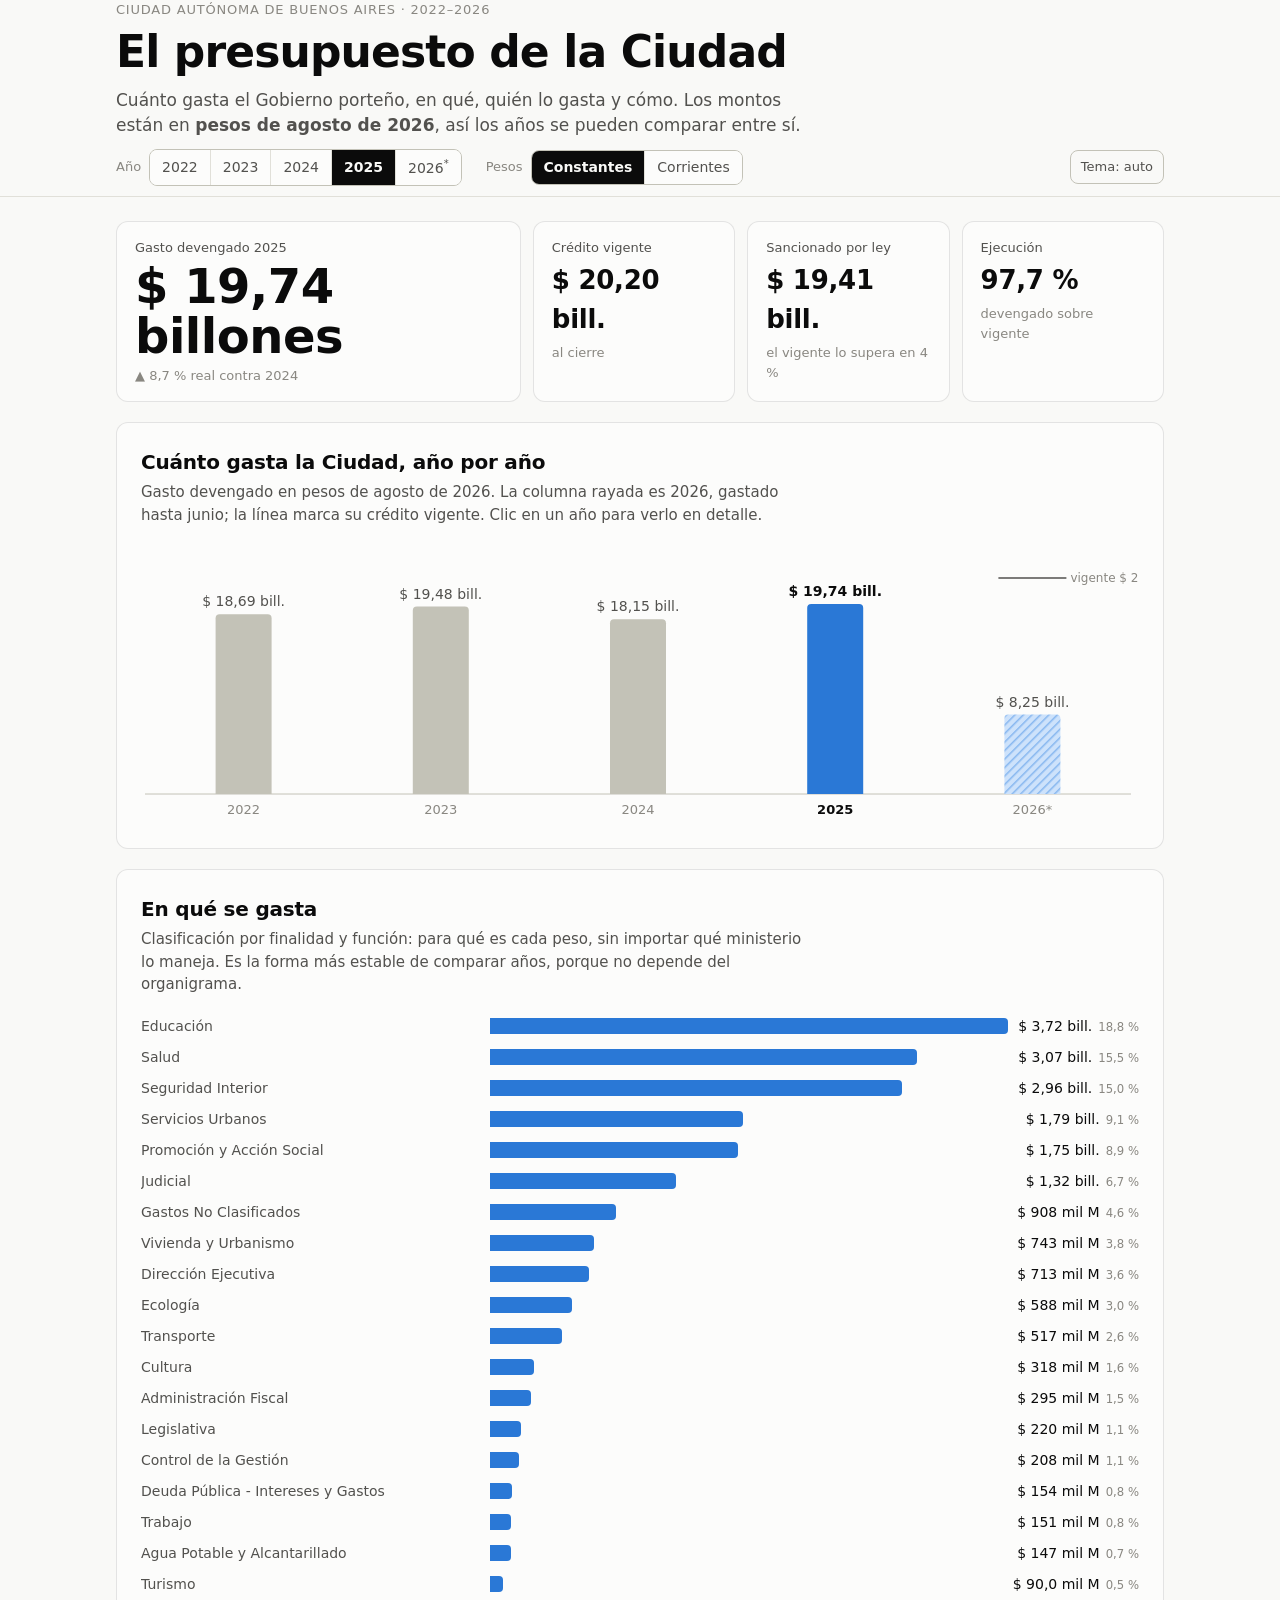
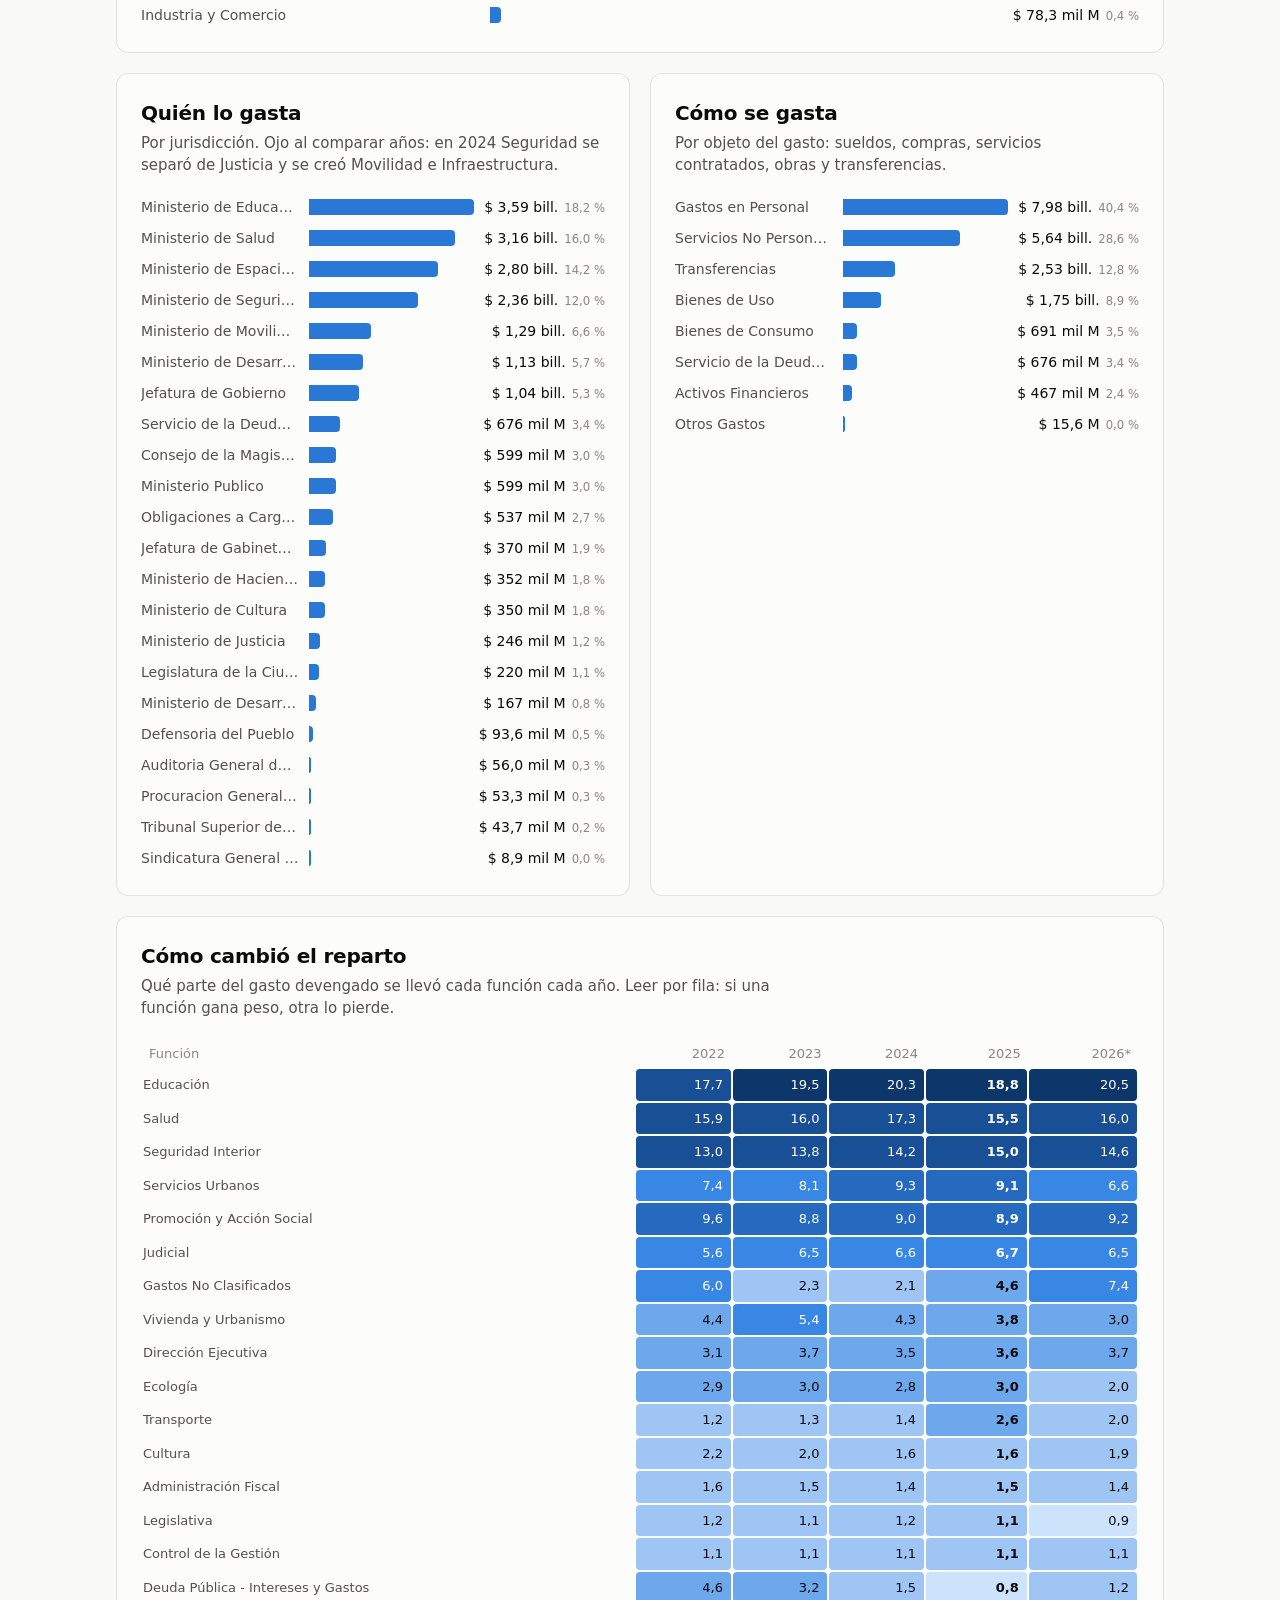
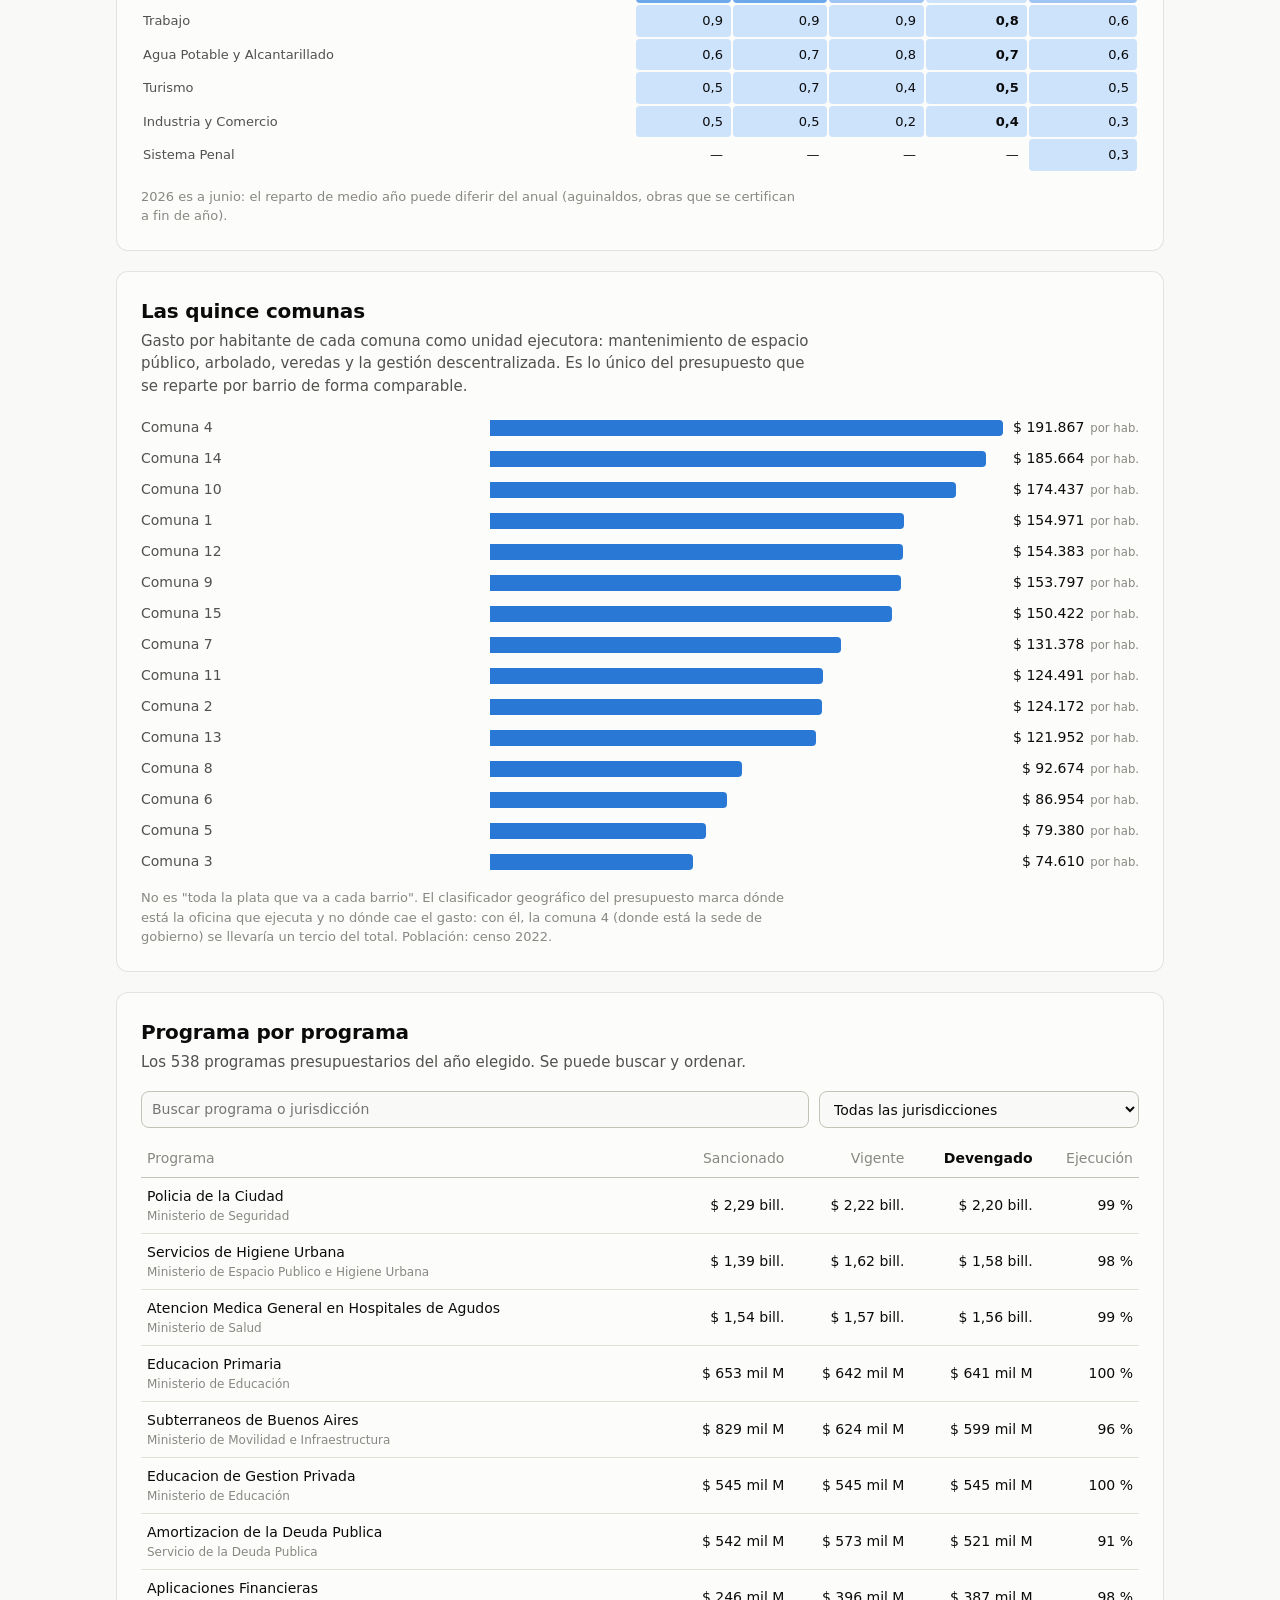
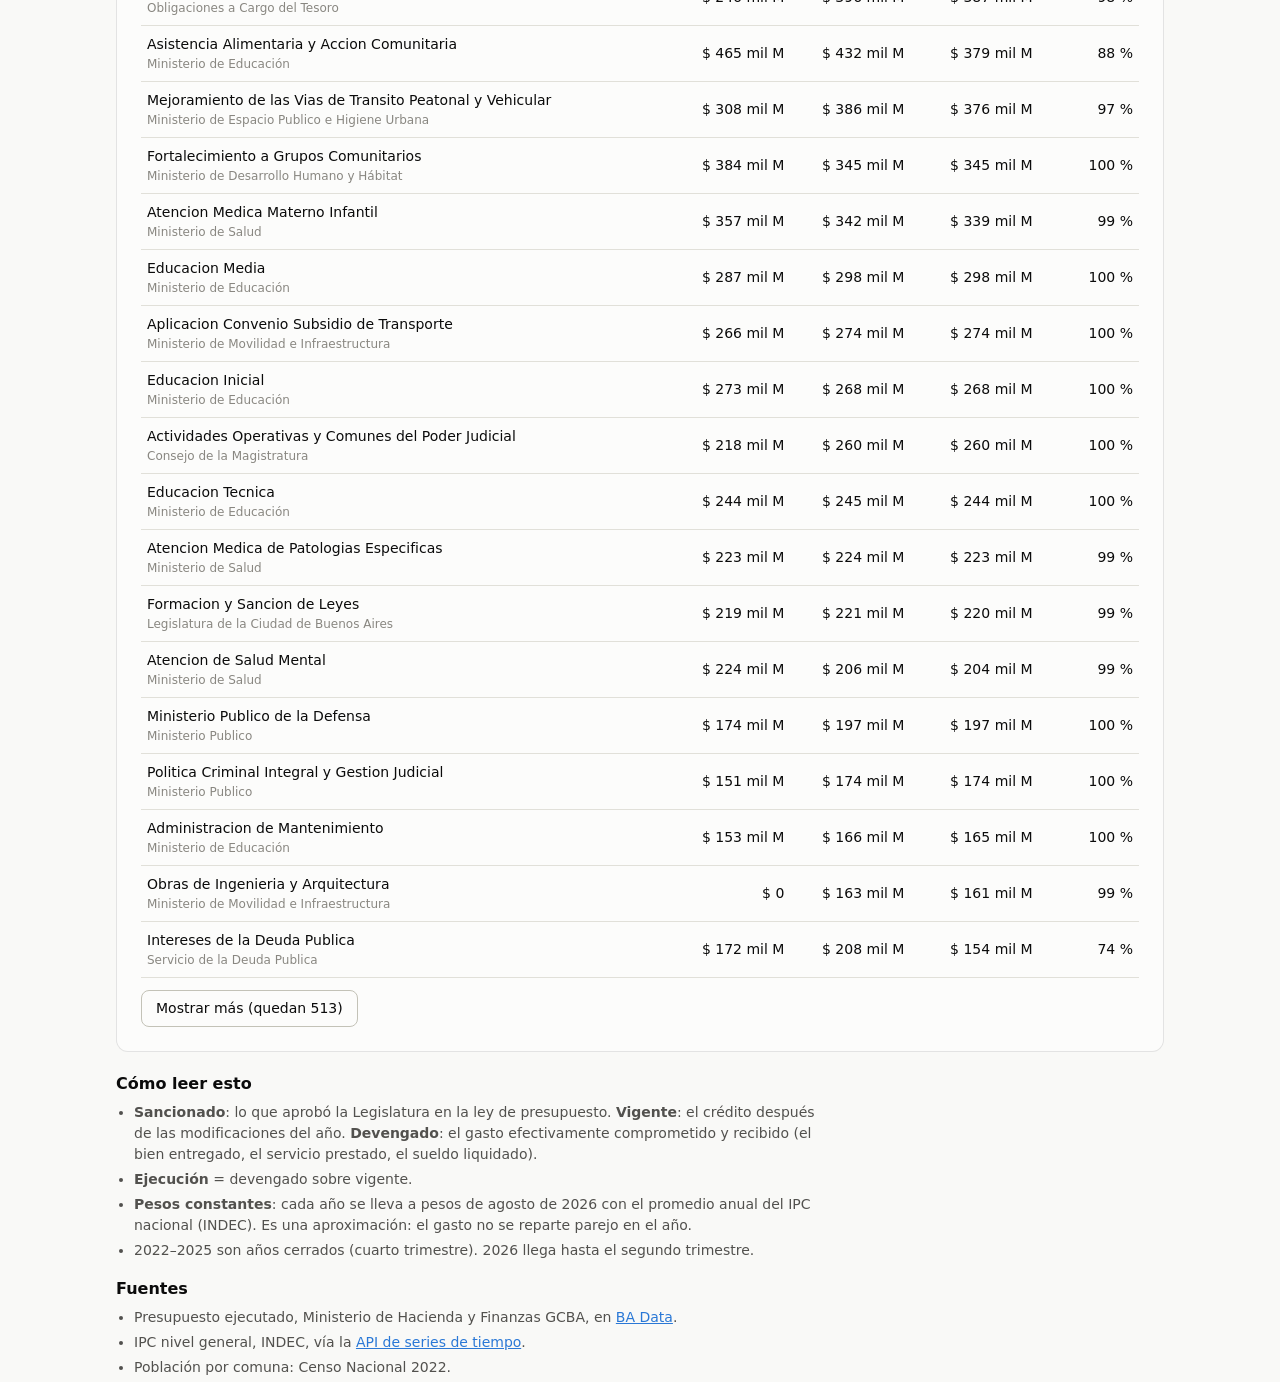
==== web/index.html @ 5b65e3f2 "Monitor del presupuesto de la Ciudad 2022-2026: web propia y proyecto Power BI Arma desde los datos " ====
<!DOCTYPE html>
<html lang="es">
<head>
<meta charset="UTF-8">
<meta name="viewport" content="width=device-width, initial-scale=1">
<title>Presupuesto de la Ciudad</title>
<meta name="description" content="Cuánto, en qué, quién y cómo gasta la Ciudad de Buenos Aires, 2022-2026, en pesos constantes.">
<style>
:root {
  color-scheme: light;
  --page: #f9f9f7;
  --surface: #fcfcfb;
  --ink: #0b0b0b;
  --ink-2: #52514e;
  --muted: #898781;
  --grid: #e1e0d9;
  --axis: #c3c2b7;
  --ring: rgba(11,11,11,0.10);
  --accent: #2a78d6;
  --accent-soft: #cde2fb;
  --mute-bar: #c3c2b7;
  --hatch: #86b6ef;
  --warn-bg: #fdf3dc;
  --warn-ink: #6b4a00;
  --seq-0: #f0efec; --seq-1: #cde2fb; --seq-2: #9ec5f4; --seq-3: #6da7ec;
  --seq-4: #3987e5; --seq-5: #256abf; --seq-6: #184f95; --seq-7: #0d366b;
}
@media (prefers-color-scheme: dark) {
  :root:not([data-theme="light"]) {
    color-scheme: dark;
    --page: #0d0d0d; --surface: #1a1a19; --ink: #ffffff; --ink-2: #c3c2b7; --muted: #898781;
    --grid: #2c2c2a; --axis: #383835; --ring: rgba(255,255,255,0.10);
    --accent: #3987e5; --accent-soft: #184f95; --mute-bar: #4a4a46; --hatch: #256abf;
    --warn-bg: #2e2716; --warn-ink: #f2cf7a;
    --seq-0: #262624; --seq-1: #104281; --seq-2: #184f95; --seq-3: #1c5cab;
    --seq-4: #256abf; --seq-5: #3987e5; --seq-6: #6da7ec; --seq-7: #9ec5f4;
  }
}
:root[data-theme="dark"] {
  color-scheme: dark;
  --page: #0d0d0d; --surface: #1a1a19; --ink: #ffffff; --ink-2: #c3c2b7; --muted: #898781;
  --grid: #2c2c2a; --axis: #383835; --ring: rgba(255,255,255,0.10);
  --accent: #3987e5; --accent-soft: #184f95; --mute-bar: #4a4a46; --hatch: #256abf;
  --warn-bg: #2e2716; --warn-ink: #f2cf7a;
  --seq-0: #262624; --seq-1: #104281; --seq-2: #184f95; --seq-3: #1c5cab;
  --seq-4: #256abf; --seq-5: #3987e5; --seq-6: #6da7ec; --seq-7: #9ec5f4;
}
* { box-sizing: border-box; margin: 0; padding: 0; }
body {
  background: var(--page); color: var(--ink);
  font: 16px/1.5 system-ui, -apple-system, "Segoe UI", Roboto, sans-serif;
}
.wrap { max-width: 1080px; margin: 0 auto; padding: 0 16px; }
header { padding: 48px 0 24px; }
.eyebrow { font-size: 13px; letter-spacing: .06em; text-transform: uppercase; color: var(--muted); }
h1 { font-size: clamp(28px, 5vw, 44px); line-height: 1.1; letter-spacing: -0.02em; margin: 8px 0 12px; font-weight: 700; }
.lead { color: var(--ink-2); max-width: 64ch; font-size: 17px; }

/* barra de filtros */
.filtros {
  position: sticky; top: 0; z-index: 5; background: color-mix(in srgb, var(--page) 92%, transparent);
  backdrop-filter: blur(6px); border-bottom: 1px solid var(--grid); padding: 10px 0;
}
.filtros .wrap { display: flex; flex-wrap: wrap; gap: 12px 24px; align-items: center; }
.grupo { display: flex; align-items: center; gap: 8px; }
.grupo > span { font-size: 13px; color: var(--muted); }
.seg { display: inline-flex; border: 1px solid var(--axis); border-radius: 8px; overflow: hidden; }
.seg button {
  font: inherit; font-size: 14px; background: var(--surface); color: var(--ink-2); border: 0;
  padding: 6px 12px; cursor: pointer; border-right: 1px solid var(--grid);
}
.seg button:last-child { border-right: 0; }
.seg button[aria-pressed="true"] { background: var(--ink); color: var(--page); font-weight: 600; }
.seg button:focus-visible, .tema:focus-visible, th button:focus-visible { outline: 2px solid var(--accent); outline-offset: 2px; }
.seg sup { font-size: 10px; }
.tema { margin-left: auto; font: inherit; font-size: 13px; background: none; color: var(--ink-2); border: 1px solid var(--axis); border-radius: 8px; padding: 6px 10px; cursor: pointer; }

/* tarjetas */
.kpis { display: grid; grid-template-columns: minmax(0,2fr) repeat(3, minmax(0,1fr)); gap: 12px; margin: 24px 0 8px; }
.kpi { background: var(--surface); border: 1px solid var(--ring); border-radius: 12px; padding: 16px 18px; }
.kpi .lab { font-size: 13px; color: var(--ink-2); }
.kpi .val { font-size: 26px; font-weight: 600; letter-spacing: -0.01em; margin-top: 4px; }
.kpi.hero .val { font-size: 48px; line-height: 1.05; }
.kpi .sub { font-size: 13px; color: var(--muted); margin-top: 4px; }
.aviso {
  background: var(--warn-bg); color: var(--warn-ink); border-radius: 8px; padding: 8px 12px;
  font-size: 14px; margin-top: 8px; display: none;
}
.aviso.on { display: block; }

section.card { background: var(--surface); border: 1px solid var(--ring); border-radius: 12px; padding: 24px; margin: 20px 0; }
section.card h2 { font-size: 20px; letter-spacing: -0.01em; }
section.card .bajada { color: var(--ink-2); font-size: 15px; margin: 4px 0 18px; max-width: 70ch; }
.nota { font-size: 13px; color: var(--muted); margin-top: 14px; max-width: 80ch; }
.dos { display: grid; grid-template-columns: repeat(2, minmax(0,1fr)); gap: 20px; }
/* sin esto los textos nowrap estiran la grilla y la página se desborda en el celular */
.kpis > *, .dos > *, .fila > * { min-width: 0; }
.dos section.card { margin: 0; }

/* barras horizontales */
.barras { display: grid; gap: 6px; }
.fila {
  display: grid; grid-template-columns: minmax(120px, 34%) 1fr auto; gap: 10px; align-items: center;
  font-size: 14px; padding: 2px 0; cursor: default; border-radius: 6px;
}
.fila:hover, .fila:focus-visible { background: color-mix(in srgb, var(--accent) 7%, transparent); outline: none; }
.fila .et { color: var(--ink-2); overflow: hidden; text-overflow: ellipsis; white-space: nowrap; }
.fila .pista { height: 16px; position: relative; }
.fila .barra { height: 16px; background: var(--accent); border-radius: 0 4px 4px 0; min-width: 2px; }
.fila .num { font-variant-numeric: tabular-nums; color: var(--ink); white-space: nowrap; text-align: right; min-width: 9ch; }
.fila .num small { color: var(--muted); margin-left: 6px; }

/* columnas */
svg text { font-family: inherit; }
.col-chart { width: 100%; height: auto; display: block; }

/* mapa de calor */
.calor { width: 100%; border-collapse: separate; border-spacing: 2px; font-size: 13px; }
.calor th { font-weight: 500; color: var(--muted); text-align: right; padding: 4px 6px; }
.calor th:first-child { text-align: left; }
.calor td { text-align: right; padding: 6px 8px; font-variant-numeric: tabular-nums; border-radius: 4px; }
.calor td:first-child { text-align: left; color: var(--ink-2); background: none; padding-left: 0; white-space: nowrap; }

/* tabla de programas */
.herr { display: flex; flex-wrap: wrap; gap: 10px; margin-bottom: 12px; }
.herr input, .herr select {
  font: inherit; font-size: 14px; padding: 7px 10px; border: 1px solid var(--axis); border-radius: 8px;
  background: var(--page); color: var(--ink); min-width: 0;
}
.herr input { flex: 1 1 240px; }
.herr select { flex: 0 1 320px; }
.tabla-scroll { overflow-x: auto; }
table.prog { width: 100%; border-collapse: collapse; font-size: 14px; }
table.prog th { text-align: right; font-weight: 500; color: var(--muted); border-bottom: 1px solid var(--axis); padding: 0; white-space: nowrap; }
table.prog th:first-child { text-align: left; }
table.prog th button { font: inherit; color: inherit; background: none; border: 0; padding: 8px 6px; cursor: pointer; width: 100%; text-align: inherit; }
table.prog th[aria-sort] button { color: var(--ink); font-weight: 600; }
table.prog td { padding: 8px 6px; border-bottom: 1px solid var(--grid); text-align: right; font-variant-numeric: tabular-nums; white-space: nowrap; }
table.prog td:first-child { text-align: left; white-space: normal; min-width: 240px; }
table.prog td:first-child small { display: block; color: var(--muted); font-size: 12px; }
.mas { margin-top: 12px; font: inherit; font-size: 14px; background: none; border: 1px solid var(--axis); color: var(--ink); border-radius: 8px; padding: 7px 14px; cursor: pointer; }

.tip {
  position: fixed; pointer-events: none; z-index: 10; background: var(--surface); color: var(--ink);
  border: 1px solid var(--ring); border-radius: 8px; padding: 10px 12px; font-size: 13px;
  box-shadow: 0 6px 20px rgba(0,0,0,.14); max-width: 320px; opacity: 0; transition: opacity .1s;
}
.tip.on { opacity: 1; }
.tip .t { color: var(--ink-2); margin-bottom: 6px; }
.tip .r { display: flex; justify-content: space-between; gap: 16px; font-variant-numeric: tabular-nums; }
.tip .r b { font-weight: 600; }
.tip .r span { color: var(--muted); }

footer { color: var(--ink-2); font-size: 14px; padding: 12px 0 64px; }
footer h2 { font-size: 16px; color: var(--ink); margin: 16px 0 6px; }
footer ul { padding-left: 18px; max-width: 80ch; }
footer li { margin: 4px 0; }
footer code { font-size: 13px; }
a { color: var(--accent); }

@media (max-width: 760px) {
  .kpis { grid-template-columns: repeat(2, minmax(0,1fr)); }
  .kpi .val { font-size: 22px; }
  .kpi.hero { grid-column: 1 / -1; }
  .kpi.hero .val { font-size: 40px; }
  .dos { grid-template-columns: minmax(0,1fr); }
  section.card { padding: 16px; }
  .fila { grid-template-columns: minmax(96px, 38%) 1fr auto; font-size: 13px; }
  .fila .num small { display: none; }
  .tema { margin-left: 0; }
}
@media (prefers-reduced-motion: no-preference) { .fila .barra { transition: width .25s ease; } }
</style>
</head>
<body>
<header class="wrap">
  <div class="eyebrow">Ciudad Autónoma de Buenos Aires · 2022–2026</div>
  <h1>El presupuesto de la Ciudad</h1>
  <p class="lead">Cuánto gasta el Gobierno porteño, en qué, quién lo gasta y cómo. Los montos están en
    <strong id="lead-pesos">pesos de agosto de 2026</strong>, así los años se pueden comparar entre sí.</p>
</header>

<nav class="filtros" aria-label="Filtros">
  <div class="wrap">
    <div class="grupo"><span id="lab-anio">Año</span><div class="seg" id="anios" role="group" aria-labelledby="lab-anio"></div></div>
    <div class="grupo"><span id="lab-pesos">Pesos</span>
      <div class="seg" role="group" aria-labelledby="lab-pesos">
        <button data-pesos="real" aria-pressed="true">Constantes</button>
        <button data-pesos="nominal" aria-pressed="false">Corrientes</button>
      </div>
    </div>
    <button class="tema" id="tema" type="button">Tema: auto</button>
  </div>
</nav>

<main class="wrap">
  <div class="kpis" id="kpis"></div>
  <div class="aviso" id="aviso-2026">2026 está a mitad de camino: el archivo publicado llega a junio. El devengado es lo gastado
    hasta ahí y la ejecución no se compara con la de un año cerrado.</div>

  <section class="card">
    <h2>Cuánto gasta la Ciudad, año por año</h2>
    <p class="bajada" id="bajada-serie"></p>
    <div id="serie"></div>
  </section>

  <section class="card">
    <h2>En qué se gasta</h2>
    <p class="bajada">Clasificación por finalidad y función: para qué es cada peso, sin importar qué ministerio lo
      maneja. Es la forma más estable de comparar años, porque no depende del organigrama.</p>
    <div class="barras" id="funciones"></div>
  </section>

  <div class="dos">
    <section class="card">
      <h2>Quién lo gasta</h2>
      <p class="bajada">Por jurisdicción. Ojo al comparar años: en 2024 Seguridad se separó de Justicia y se creó
        Movilidad e Infraestructura.</p>
      <div class="barras" id="jurisdicciones"></div>
    </section>
    <section class="card">
      <h2>Cómo se gasta</h2>
      <p class="bajada">Por objeto del gasto: sueldos, compras, servicios contratados, obras y transferencias.</p>
      <div class="barras" id="incisos"></div>
    </section>
  </div>

  <section class="card">
    <h2>Cómo cambió el reparto</h2>
    <p class="bajada">Qué parte del gasto devengado se llevó cada función cada año. Leer por fila: si una función gana
      peso, otra lo pierde.</p>
    <div class="tabla-scroll"><table class="calor" id="calor"></table></div>
    <p class="nota">2026 es a junio: el reparto de medio año puede diferir del anual (aguinaldos, obras que se certifican
      a fin de año).</p>
  </section>

  <section class="card">
    <h2>Las quince comunas</h2>
    <p class="bajada">Gasto por habitante de cada comuna como unidad ejecutora: mantenimiento de espacio público,
      arbolado, veredas y la gestión descentralizada. Es lo único del presupuesto que se reparte por barrio de forma
      comparable.</p>
    <div class="barras" id="comunas"></div>
    <p class="nota">No es "toda la plata que va a cada barrio". El clasificador geográfico del presupuesto marca dónde
      está la oficina que ejecuta y no dónde cae el gasto: con él, la comuna 4 (donde está la sede de gobierno) se
      llevaría un tercio del total. Población: censo 2022.</p>
  </section>

  <section class="card">
    <h2>Programa por programa</h2>
    <p class="bajada">Los <span id="n-prog"></span> programas presupuestarios del año elegido. Se puede buscar y ordenar.</p>
    <div class="herr">
      <input type="search" id="buscar" placeholder="Buscar programa o jurisdicción" aria-label="Buscar programa o jurisdicción">
      <select id="filtro-jur" aria-label="Jurisdicción"></select>
    </div>
    <div class="tabla-scroll">
      <table class="prog">
        <thead><tr>
          <th data-k="prog_desc"><button>Programa</button></th>
          <th data-k="sancionado"><button>Sancionado</button></th>
          <th data-k="vigente"><button>Vigente</button></th>
          <th data-k="devengado"><button>Devengado</button></th>
          <th data-k="ejec"><button>Ejecución</button></th>
        </tr></thead>
        <tbody id="tbody"></tbody>
      </table>
    </div>
    <button class="mas" id="mas" type="button">Mostrar más</button>
  </section>
</main>

<footer class="wrap">
  <h2>Cómo leer esto</h2>
  <ul>
    <li><strong>Sancionado</strong>: lo que aprobó la Legislatura en la ley de presupuesto. <strong>Vigente</strong>: el
      crédito después de las modificaciones del año. <strong>Devengado</strong>: el gasto efectivamente comprometido y
      recibido (el bien entregado, el servicio prestado, el sueldo liquidado).</li>
    <li><strong>Ejecución</strong> = devengado sobre vigente.</li>
    <li><strong>Pesos constantes</strong>: cada año se lleva a pesos de <span id="pie-pesos"></span> con el promedio
      anual del IPC nacional (INDEC). Es una aproximación: el gasto no se reparte parejo en el año.</li>
    <li>2022–2025 son años cerrados (cuarto trimestre). 2026 llega hasta el segundo trimestre.</li>
  </ul>
  <h2>Fuentes</h2>
  <ul>
    <li>Presupuesto ejecutado, Ministerio de Hacienda y Finanzas GCBA, en
      <a href="https://data.buenosaires.gob.ar/dataset/presupuesto-ejecutado">BA Data</a>.</li>
    <li>IPC nivel general, INDEC, vía la <a href="https://datos.gob.ar/series">API de series de tiempo</a>.</li>
    <li>Población por comuna: Censo Nacional 2022.</li>
  </ul>
</footer>

<div class="tip" id="tip" role="tooltip"></div>

<script src="datos.js"></script>
<script>
(() => {
  const D = window.DATOS;
  const ANIOS = D.totales.map(t => t.anio);
  const st = { anio: ANIOS.filter(a => D.corte[a] === "anual").pop(), pesos: "real", sort: { k: "devengado", dir: -1 },
               q: "", jur: "", limite: 25 };

  // ---------- formato ----------
  const nf = (n, d = 0) => n.toLocaleString("es-AR", { minimumFractionDigits: d, maximumFractionDigits: d });
  function plata(n, corto) {
    const a = Math.abs(n);
    if (a >= 1e12) return "$ " + nf(n / 1e12, 2) + (corto ? " bill." : " billones");
    if (a >= 1e9) return "$ " + nf(n / 1e9, a >= 1e11 ? 0 : 1) + (corto ? " mil M" : " mil millones");
    if (a >= 1e6) return "$ " + nf(n / 1e6, a >= 1e8 ? 0 : 1) + (corto ? " M" : " millones");
    return "$ " + nf(n);
  }
  const pct = (x, d = 1) => isFinite(x) ? nf(100 * x, d) + " %" : "—";
  const f = a => st.pesos === "real" ? D.factor[a] : 1;
  const m = (r, k = "devengado") => r[k] * f(r.anio);
  const titulo = s => s.toLowerCase().replace(/(^|\s|\()(\p{L})/gu, (x, p, c) => p + c.toUpperCase())
    .replace(/\b(De|Del|La|Las|Los|Y|E|En|A|Al|Para|Por|Con|Sin|O)\b/g, w => w.toLowerCase())
    .replace(/^(\p{L})/u, c => c.toUpperCase());
  const MESES = ["enero","febrero","marzo","abril","mayo","junio","julio","agosto","septiembre","octubre","noviembre","diciembre"];
  const [pa, pm] = D.pesos_de.split("-");
  const pesosDe = `${MESES[+pm - 1]} de ${pa}`;
  const el = (tag, cls, txt) => { const e = document.createElement(tag); if (cls) e.className = cls; if (txt != null) e.textContent = txt; return e; };

  // ---------- tooltip (siempre textContent: las etiquetas vienen del dataset) ----------
  const tip = document.getElementById("tip");
  function mostrar(ev, titulo, filas) {
    tip.replaceChildren(el("div", "t", titulo));
    for (const [k, v] of filas) { const r = el("div", "r"); r.append(el("b", null, v), el("span", null, k)); tip.append(r); }
    tip.classList.add("on");
    mover(ev);
  }
  function mover(ev) {
    let x, y;
    if (ev.clientX != null && ev.type !== "focus") { x = ev.clientX; y = ev.clientY; }
    else { const b = ev.currentTarget.getBoundingClientRect(); x = b.left + b.width / 2; y = b.top; }
    const w = tip.offsetWidth, h = tip.offsetHeight;
    tip.style.left = Math.min(window.innerWidth - w - 8, Math.max(8, x + 14)) + "px";
    tip.style.top = (y - h - 12 < 8 ? y + 18 : y - h - 12) + "px";
  }
  const ocultar = () => tip.classList.remove("on");
  function conTip(nodo, fnTitulo, fnFilas) {
    nodo.tabIndex = 0;
    const on = ev => mostrar(ev, fnTitulo(), fnFilas());
    nodo.addEventListener("pointerenter", on); nodo.addEventListener("pointermove", mover);
    nodo.addEventListener("pointerleave", ocultar); nodo.addEventListener("focus", on); nodo.addEventListener("blur", ocultar);
  }
  const filasMontos = r => [
    ["sancionado", plata(m(r, "sancionado"))], ["vigente", plata(m(r, "vigente"))],
    ["devengado", plata(m(r))], ["ejecución", pct(r.devengado / r.vigente)]];

  // ---------- filtros ----------
  const segA = document.getElementById("anios");
  for (const a of ANIOS) {
    const b = el("button", null, String(a));
    if (D.corte[a] !== "anual") { const s = el("sup", null, "*"); b.append(s); b.title = "Hasta " + D.corte[a]; }
    b.dataset.anio = a;
    b.onclick = () => { st.anio = a; st.limite = 25; render(); };
    segA.append(b);
  }
  document.querySelectorAll("[data-pesos]").forEach(b => b.onclick = () => { st.pesos = b.dataset.pesos; render(); });
  const temas = ["auto", "claro", "oscuro"];
  let tema = 0;
  try { tema = Math.max(0, temas.indexOf(localStorage.getItem("presu-tema") || "auto")); } catch (e) {}
  const btnTema = document.getElementById("tema");
  function aplicarTema() {
    const t = temas[tema];
    if (t === "auto") document.documentElement.removeAttribute("data-theme");
    else document.documentElement.dataset.theme = t === "claro" ? "light" : "dark";
    btnTema.textContent = "Tema: " + t;
  }
  btnTema.onclick = () => { tema = (tema + 1) % 3; try { localStorage.setItem("presu-tema", temas[tema]); } catch (e) {} aplicarTema(); };
  aplicarTema();

  // ---------- tarjetas ----------
  function kpis() {
    const t = D.totales.find(r => r.anio === st.anio);
    const prev = D.totales.find(r => r.anio === st.anio - 1);
    const box = document.getElementById("kpis");
    box.replaceChildren();
    const tarjeta = (cls, lab, val, sub, subCls) => {
      const k = el("div", "kpi " + cls); k.append(el("div", "lab", lab), el("div", "val", val));
      if (sub) k.append(el("div", "sub " + (subCls || ""), sub));
      box.append(k);
    };
    const parcial = D.corte[st.anio] !== "anual";
    let sub = null, subCls = "";
    if (!parcial && prev) {
      const v = (t.devengado * D.factor[t.anio]) / (prev.devengado * D.factor[prev.anio]) - 1;
      sub = (v >= 0 ? "▲ " : "▼ ") + pct(Math.abs(v)) + " real contra " + prev.anio;
    } else if (parcial) sub = "acumulado a junio";
    tarjeta("hero", "Gasto devengado " + st.anio, plata(m(t)), sub, subCls);
    tarjeta("", "Crédito vigente", plata(m(t, "vigente"), true), parcial ? "a junio" : "al cierre");
    tarjeta("", "Sancionado por ley", plata(m(t, "sancionado"), true),
      "el vigente lo supera en " + pct(t.vigente / t.sancionado - 1, 0));
    tarjeta("", "Ejecución", pct(t.devengado / t.vigente), "devengado sobre vigente");
    document.getElementById("aviso-2026").classList.toggle("on", parcial);
  }

  // ---------- serie por año (columnas SVG) ----------
  function serie() {
    const box = document.getElementById("serie");
    const W = Math.max(300, box.clientWidth || 1000), H = W < 600 ? 240 : 280, ml = 4, mr = W < 600 ? 4 : 8, mt = 34, mb = 30;
    const chico = W < 600;
    const vals = D.totales.map(r => ({ r, v: m(r) }));
    const max = Math.max(...vals.map(x => x.v), ...D.totales.map(r => m(r, "vigente")));
    const paso = (W - ml - mr) / vals.length, bw = Math.min(56, paso * 0.5);
    const y = v => mt + (H - mt - mb) * (1 - v / max);
    const NS = "http://www.w3.org/2000/svg";
    const s = document.createElementNS(NS, "svg");
    s.setAttribute("viewBox", `0 0 ${W} ${H}`); s.setAttribute("class", "col-chart");
    s.setAttribute("role", "img");
    s.setAttribute("aria-label", "Gasto devengado por año: " + vals.map(x => x.r.anio + " " + plata(x.v)).join("; "));
    const nodo = (t, a, txt) => { const n = document.createElementNS(NS, t); for (const k in a) n.setAttribute(k, a[k]); if (txt != null) n.textContent = txt; s.append(n); return n; };
    const defs = nodo("defs", {});
    const pat = document.createElementNS(NS, "pattern");
    for (const [k, v] of Object.entries({ id: "rayas", width: 6, height: 6, patternUnits: "userSpaceOnUse", patternTransform: "rotate(45)" })) pat.setAttribute(k, v);
    const pr = document.createElementNS(NS, "rect"); pr.setAttribute("width", 6); pr.setAttribute("height", 6); pr.setAttribute("fill", "var(--accent-soft)");
    const pl = document.createElementNS(NS, "line"); for (const [k, v] of Object.entries({ x1: 0, y1: 0, x2: 0, y2: 6, stroke: "var(--hatch)", "stroke-width": 3 })) pl.setAttribute(k, v);
    pat.append(pr, pl); defs.append(pat);
    nodo("line", { x1: ml, x2: W - mr, y1: H - mb, y2: H - mb, stroke: "var(--axis)", "stroke-width": 1 });
    vals.forEach(({ r, v }, i) => {
      const cx = ml + paso * (i + 0.5), x = cx - bw / 2, top = y(v), h = H - mb - top;
      const parcial = D.corte[r.anio] !== "anual", sel = r.anio === st.anio;
      const fill = parcial ? "url(#rayas)" : sel ? "var(--accent)" : "var(--mute-bar)";
      const rad = Math.min(4, h / 2);
      nodo("path", { d: `M${x},${H - mb} V${top + rad} Q${x},${top} ${x + rad},${top} H${x + bw - rad} Q${x + bw},${top} ${x + bw},${top + rad} V${H - mb} Z`, fill });
      if (parcial) { // el crédito vigente como techo de referencia del año en curso
        const yv = y(m(r, "vigente"));
        nodo("line", { x1: x - 6, x2: x + bw + 6, y1: yv, y2: yv, stroke: "var(--ink-2)", "stroke-width": 1.5 });
        nodo("text", { x: chico ? x + bw + 6 : x + bw + 10, y: yv - (chico ? 6 : -4), "font-size": 12, fill: "var(--muted)", "text-anchor": chico ? "end" : "start" },
          chico ? "vigente" : "vigente " + plata(m(r, "vigente"), true));
      }
      nodo("text", { x: cx, y: top - 8, "text-anchor": "middle", "font-size": chico ? 11 : 14, "font-weight": sel ? 600 : 400,
                     fill: sel ? "var(--ink)" : "var(--ink-2)" }, plata(v, true));
      nodo("text", { x: cx, y: H - mb + 20, "text-anchor": "middle", "font-size": 13, fill: sel ? "var(--ink)" : "var(--muted)",
                     "font-weight": sel ? 600 : 400 }, r.anio + (parcial ? "*" : ""));
      const hit = nodo("rect", { x: cx - paso / 2, y: mt - 20, width: paso, height: H - mt + 20, fill: "transparent", style: "cursor:pointer" });
      conTip(hit, () => r.anio + (parcial ? " · a junio" : ""), () => filasMontos(r));
      hit.addEventListener("click", () => { st.anio = r.anio; render(); });
      hit.addEventListener("keydown", e => { if (e.key === "Enter" || e.key === " ") { e.preventDefault(); st.anio = r.anio; render(); } });
    });
    box.replaceChildren(s);
    document.getElementById("bajada-serie").textContent = st.pesos === "real"
      ? `Gasto devengado en pesos de ${pesosDe}. La columna rayada es 2026, gastado hasta junio; la línea marca su crédito vigente. Clic en un año para verlo en detalle.`
      : "Gasto devengado en pesos de cada año. Con la inflación de estos años, la escalera sale casi toda de precios, no de más gasto: para comparar años usá pesos constantes.";
  }

  // ---------- barras horizontales ----------
  function barras(id, filas, etiqueta, extra) {
    const box = document.getElementById(id);
    const tot = filas.reduce((s, r) => s + r.devengado, 0);
    const orden = [...filas].sort((a, b) => b.devengado - a.devengado);
    const max = orden.length ? m(orden[0]) : 1;
    box.replaceChildren();
    for (const r of orden) {
      const fila = el("div", "fila");
      const et = el("div", "et", etiqueta(r)); et.title = etiqueta(r);
      const pista = el("div", "pista"), barra = el("div", "barra");
      barra.style.width = Math.max(0.3, 100 * m(r) / max) + "%";
      pista.append(barra);
      const num = el("div", "num", plata(m(r), true)); num.append(el("small", null, pct(r.devengado / tot)));
      fila.append(et, pista, num);
      conTip(fila, () => etiqueta(r) + " · " + r.anio, () => [...filasMontos(r), ["del total", pct(r.devengado / tot)], ...(extra ? extra(r) : [])]);
      box.append(fila);
    }
  }
  const delAnio = arr => arr.filter(r => r.anio === st.anio && r.devengado > 0);

  // ---------- mapa de calor ----------
  function calor() {
    const t = document.getElementById("calor");
    const key = r => r.fin + "|" + r.fun;
    const tot = Object.fromEntries(D.totales.map(r => [r.anio, r.devengado]));
    const filas = {};
    for (const r of D.funciones) {
      const k = key(r);
      (filas[k] ||= { nombre: titulo(r.fun_desc), fin: r.fin, v: {} }).v[r.anio] = r.devengado / tot[r.anio];
    }
    const lista = Object.values(filas).sort((a, b) => (b.v[st.anio] || 0) - (a.v[st.anio] || 0));
    const maxv = Math.max(...lista.flatMap(f => Object.values(f.v)));
    const hd = el("tr"); hd.append(el("th", null, "Función"));
    for (const a of ANIOS) hd.append(el("th", null, a + (D.corte[a] !== "anual" ? "*" : "")));
    t.replaceChildren(hd);
    for (const f of lista) {
      const tr = el("tr"); tr.append(el("td", null, f.nombre));
      for (const a of ANIOS) {
        const v = f.v[a];
        const td = el("td", null, v == null ? "—" : nf(100 * v, 1));
        if (v != null) {
          // escala de raíz: las funciones chicas (turismo, trabajo) no quedan todas iguales
          const paso = Math.min(7, Math.round(7 * Math.sqrt(v / maxv)));
          td.style.background = `var(--seq-${paso})`;
          td.style.color = paso >= 4 ? "#ffffff" : "var(--ink)";
          if (a === st.anio) td.style.fontWeight = 600;
        }
        tr.append(td);
      }
      t.append(tr);
    }
  }

  // ---------- comunas ----------
  function comunas() {
    const filas = delAnio(D.comunas);
    const box = document.getElementById("comunas");
    const ph = r => m(r) / r.poblacion;
    const orden = [...filas].sort((a, b) => ph(b) - ph(a));
    const max = ph(orden[0]);
    box.replaceChildren();
    for (const r of orden) {
      const fila = el("div", "fila");
      const pista = el("div", "pista"), barra = el("div", "barra");
      barra.style.width = 100 * ph(r) / max + "%"; pista.append(barra);
      const num = el("div", "num", "$ " + nf(ph(r))); num.append(el("small", null, "por hab."));
      fila.append(el("div", "et", "Comuna " + r.comuna), pista, num);
      conTip(fila, () => "Comuna " + r.comuna + " · " + r.anio, () => [
        ["por habitante", "$ " + nf(ph(r))], ["devengado", plata(m(r))], ["ejecución", pct(r.devengado / r.vigente)],
        ["habitantes (2022)", nf(r.poblacion)]]);
      box.append(fila);
    }
  }

  // ---------- tabla de programas ----------
  const selJur = document.getElementById("filtro-jur");
  function opcionesJur() {
    const js = [...new Map(delAnio(D.jurisdicciones).map(r => [r.jur, r.jur_desc])).entries()]
      .sort((a, b) => a[1].localeCompare(b[1], "es"));
    if (!js.some(([j]) => String(j) === st.jur)) st.jur = "";
    selJur.replaceChildren(new Option("Todas las jurisdicciones", ""));
    for (const [j, d] of js) selJur.append(new Option(titulo(d), j));
    selJur.value = st.jur;
  }
  selJur.onchange = () => { st.jur = selJur.value; st.limite = 25; tabla(); };
  const buscar = document.getElementById("buscar");
  buscar.oninput = () => { st.q = buscar.value.trim().toLowerCase(); st.limite = 25; tabla(); };
  document.querySelectorAll("table.prog th").forEach(th => th.querySelector("button").onclick = () => {
    const k = th.dataset.k;
    st.sort = { k, dir: st.sort.k === k ? -st.sort.dir : (k === "prog_desc" ? 1 : -1) };
    tabla();
  });
  document.getElementById("mas").onclick = () => { st.limite += 50; tabla(); };
  const sinTildes = s => s.normalize("NFD").replace(/[̀-ͯ]/g, "").toLowerCase();
  function tabla() {
    let filas = D.programas.filter(r => r.anio === st.anio && (r.vigente > 0 || r.devengado > 0));
    document.getElementById("n-prog").textContent = nf(filas.length);
    if (st.jur) filas = filas.filter(r => String(r.jur) === st.jur);
    if (st.q) { const q = sinTildes(st.q); filas = filas.filter(r => sinTildes(r.prog_desc + " " + r.jur_desc).includes(q)); }
    const { k, dir } = st.sort;
    const val = r => k === "ejec" ? (r.vigente ? r.devengado / r.vigente : -1) : r[k];
    filas.sort((a, b) => k === "prog_desc" ? dir * a.prog_desc.localeCompare(b.prog_desc, "es") : dir * (val(a) - val(b)));
    document.querySelectorAll("table.prog th").forEach(th => {
      if (th.dataset.k === k) th.setAttribute("aria-sort", dir > 0 ? "ascending" : "descending"); else th.removeAttribute("aria-sort");
    });
    const tb = document.getElementById("tbody");
    tb.replaceChildren();
    for (const r of filas.slice(0, st.limite)) {
      const tr = el("tr");
      const c0 = el("td", null, titulo(r.prog_desc)); c0.append(el("small", null, titulo(r.jur_desc)));
      tr.append(c0, el("td", null, plata(m(r, "sancionado"), true)), el("td", null, plata(m(r, "vigente"), true)),
        el("td", null, plata(m(r), true)), el("td", null, pct(r.devengado / r.vigente, 0)));
      tb.append(tr);
    }
    if (!filas.length) { const tr = el("tr"), td = el("td", null, "Ningún programa coincide con la búsqueda."); td.colSpan = 5; tr.append(td); tb.append(tr); }
    const mas = document.getElementById("mas");
    mas.style.display = filas.length > st.limite ? "" : "none";
    mas.textContent = `Mostrar más (quedan ${nf(filas.length - st.limite)})`;
  }

  // ---------- todo junto ----------
  function render() {
    document.querySelectorAll("[data-anio]").forEach(b => b.setAttribute("aria-pressed", String(+b.dataset.anio === st.anio)));
    document.querySelectorAll("[data-pesos]").forEach(b => b.setAttribute("aria-pressed", String(b.dataset.pesos === st.pesos)));
    document.getElementById("lead-pesos").textContent = st.pesos === "real" ? "pesos de " + pesosDe : "pesos corrientes de cada año";
    document.getElementById("pie-pesos").textContent = pesosDe;
    kpis(); serie();
    barras("funciones", delAnio(D.funciones), r => titulo(r.fun_desc));
    barras("jurisdicciones", delAnio(D.jurisdicciones), r => titulo(r.jur_desc));
    barras("incisos", delAnio(D.incisos), r => titulo(r.inc_desc));
    calor(); comunas(); opcionesJur(); tabla();
  }
  render();
  let ancho = innerWidth;
  addEventListener("resize", () => { if (innerWidth !== ancho) { ancho = innerWidth; serie(); } });
})();
</script>
</body>
</html>
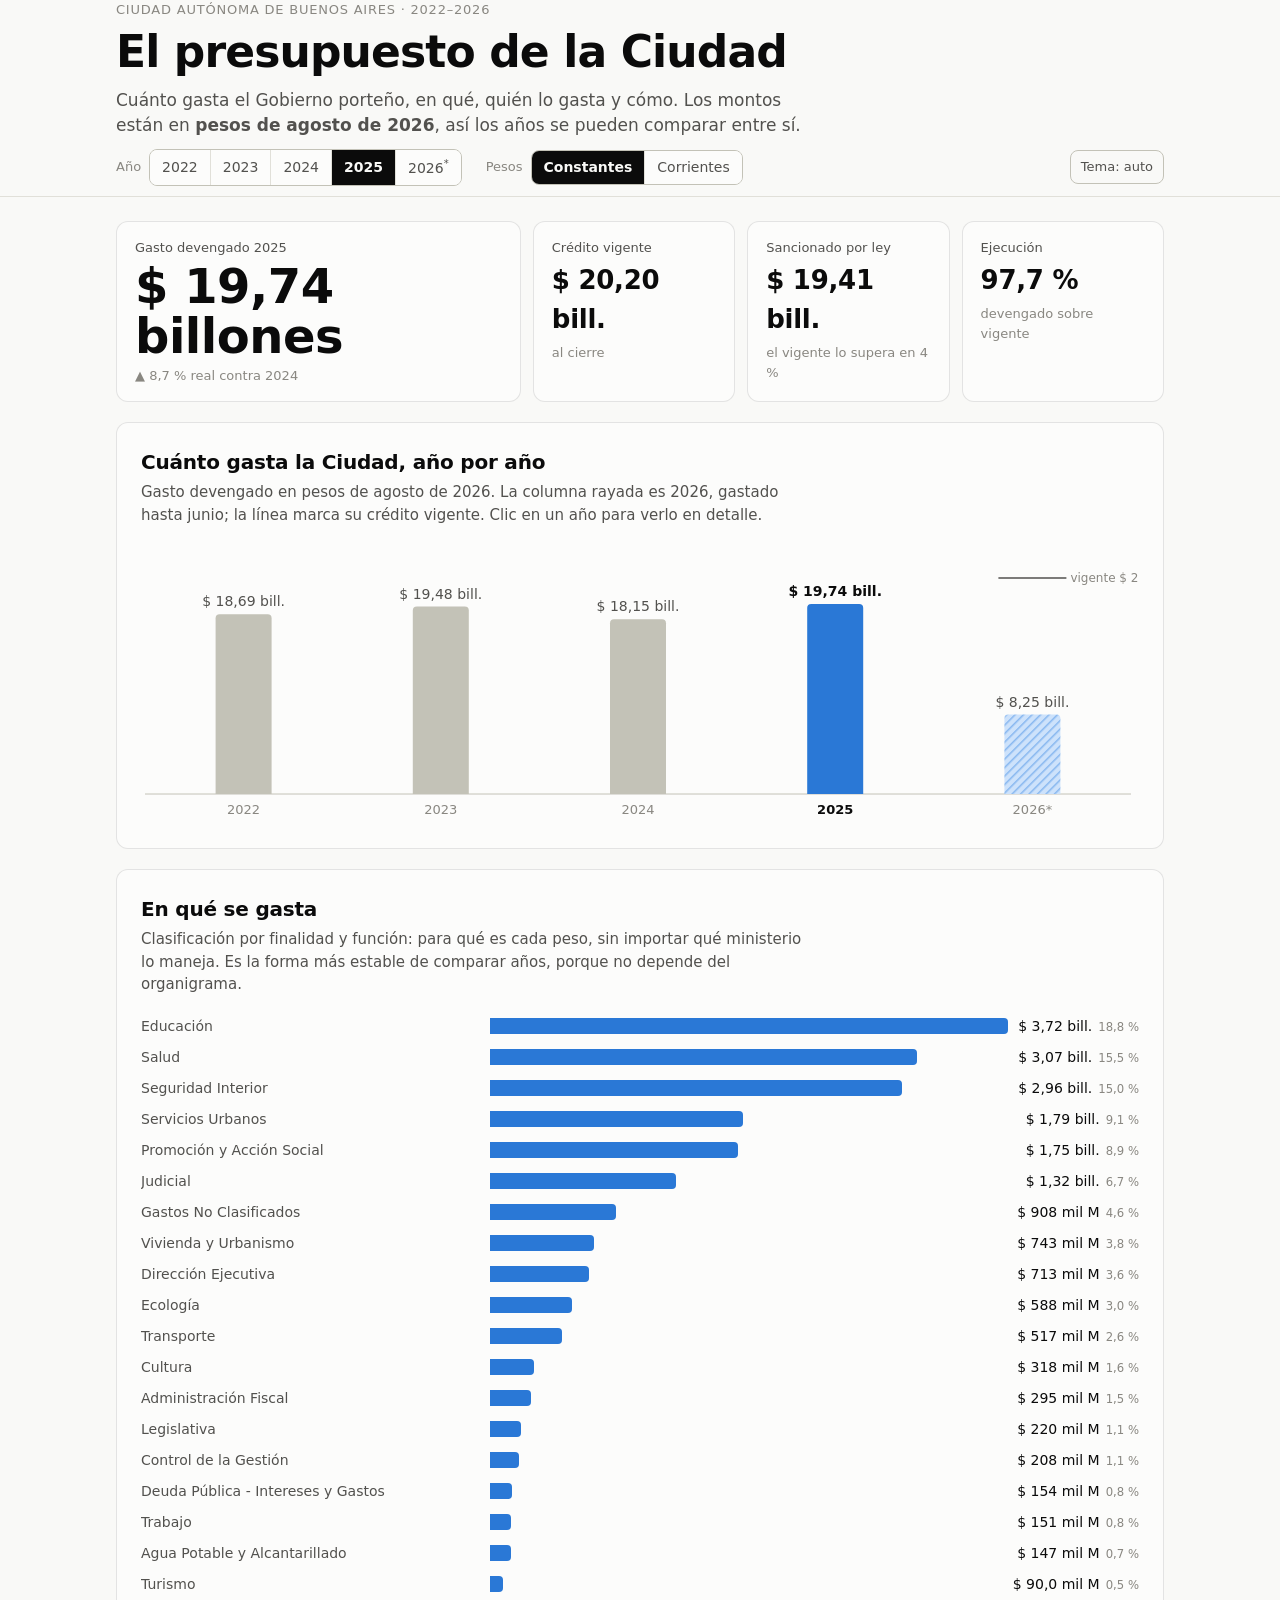
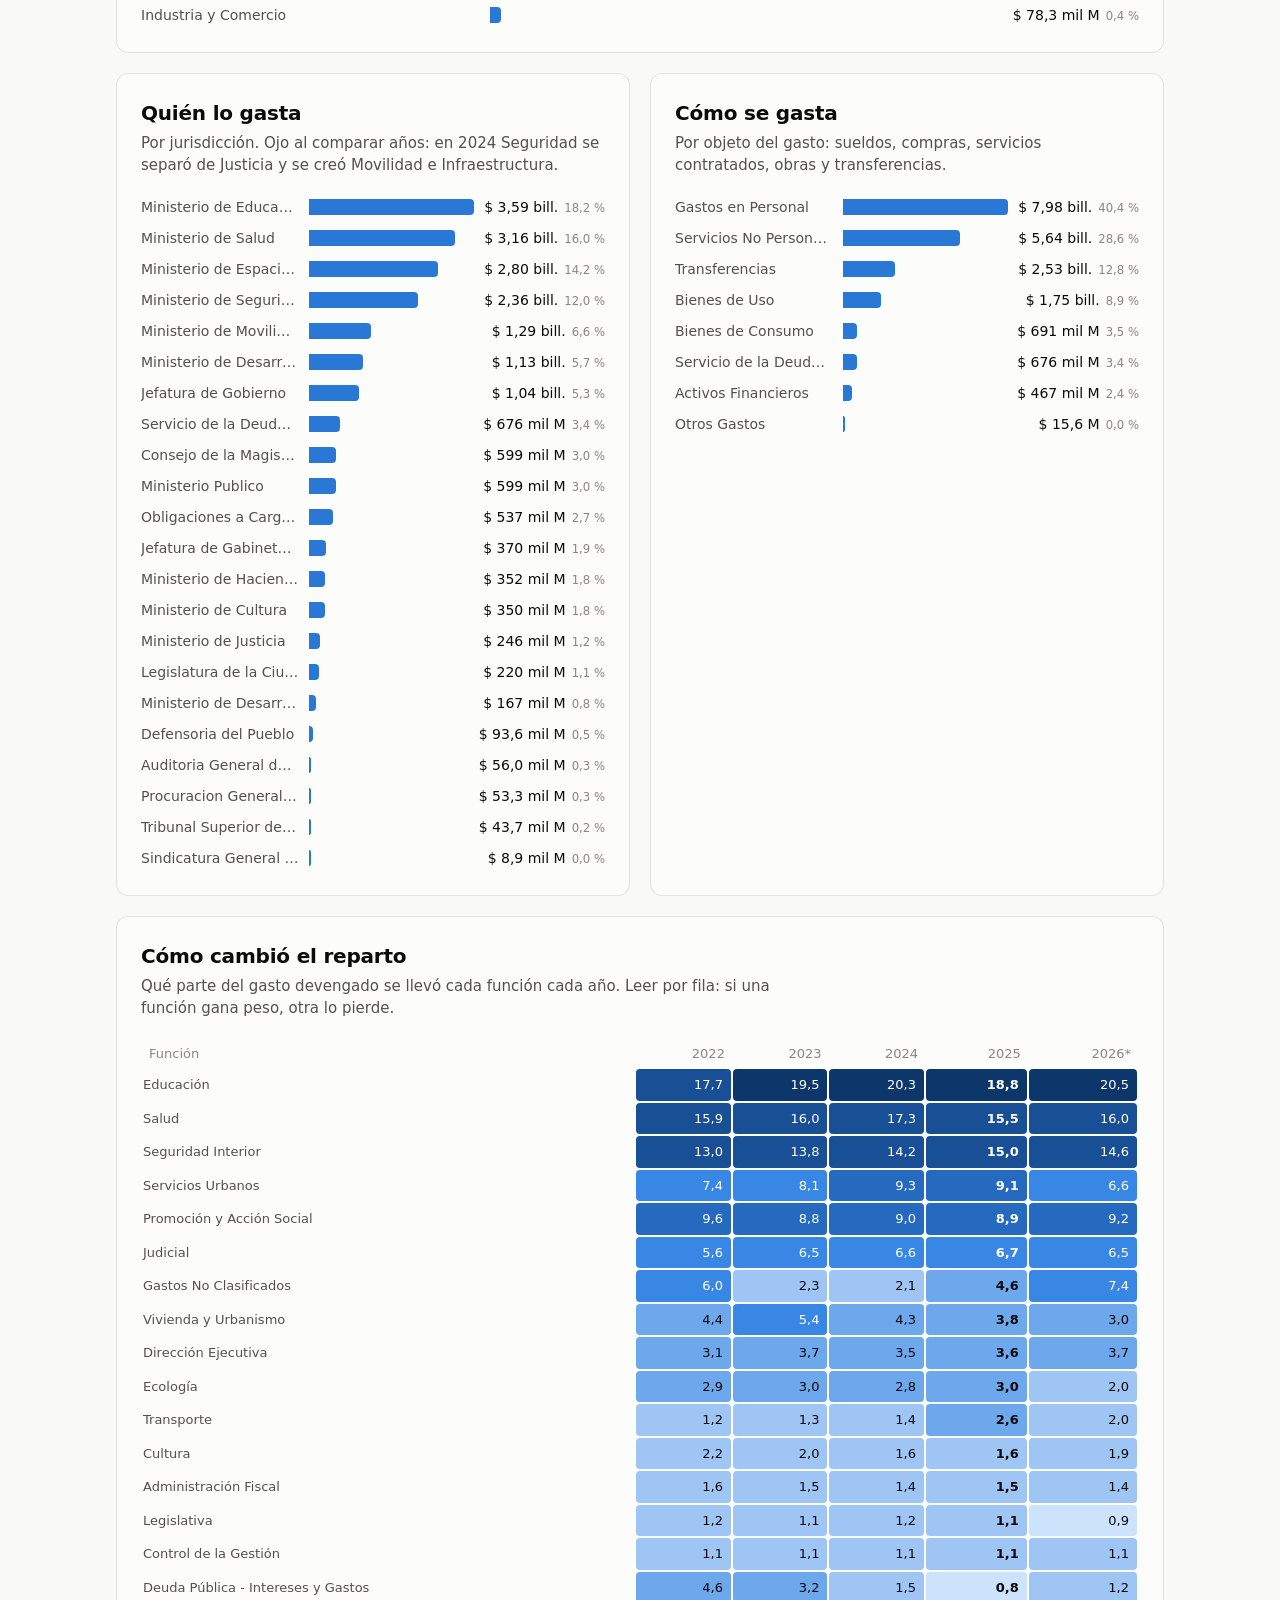
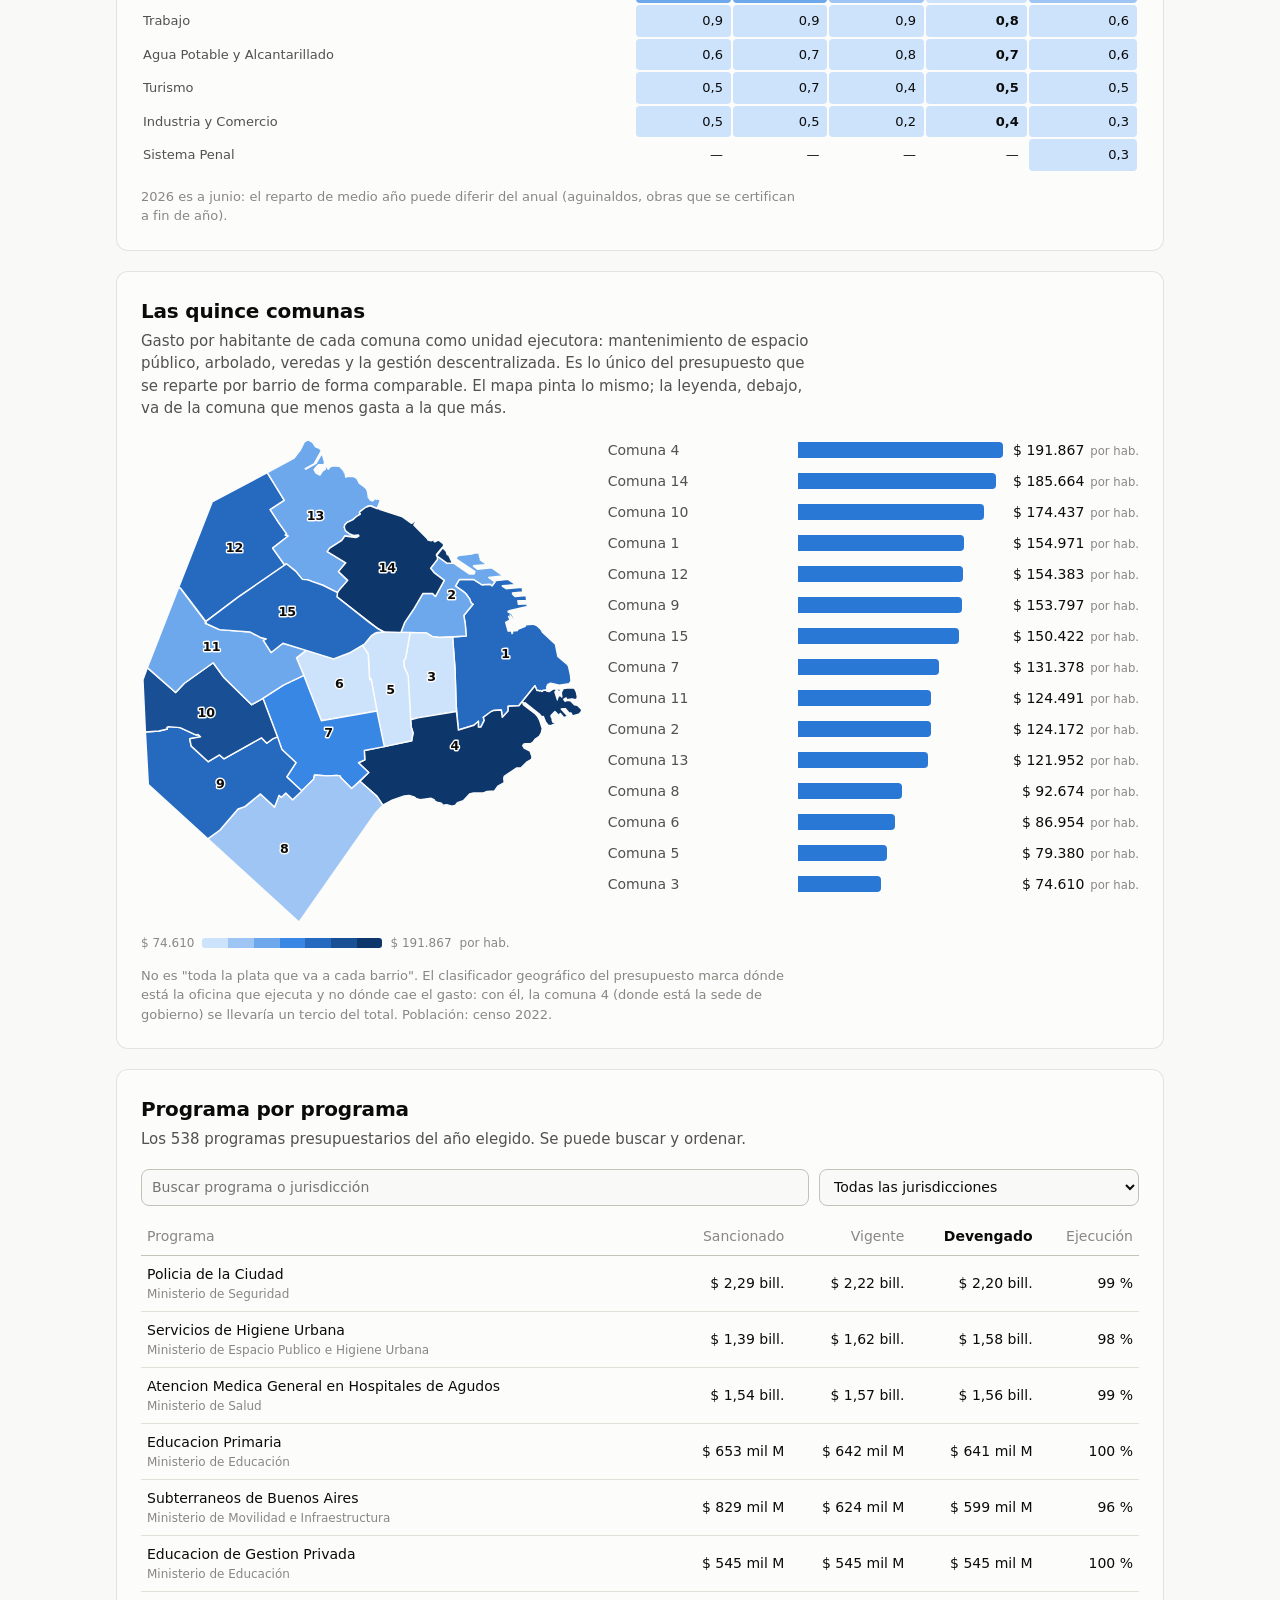
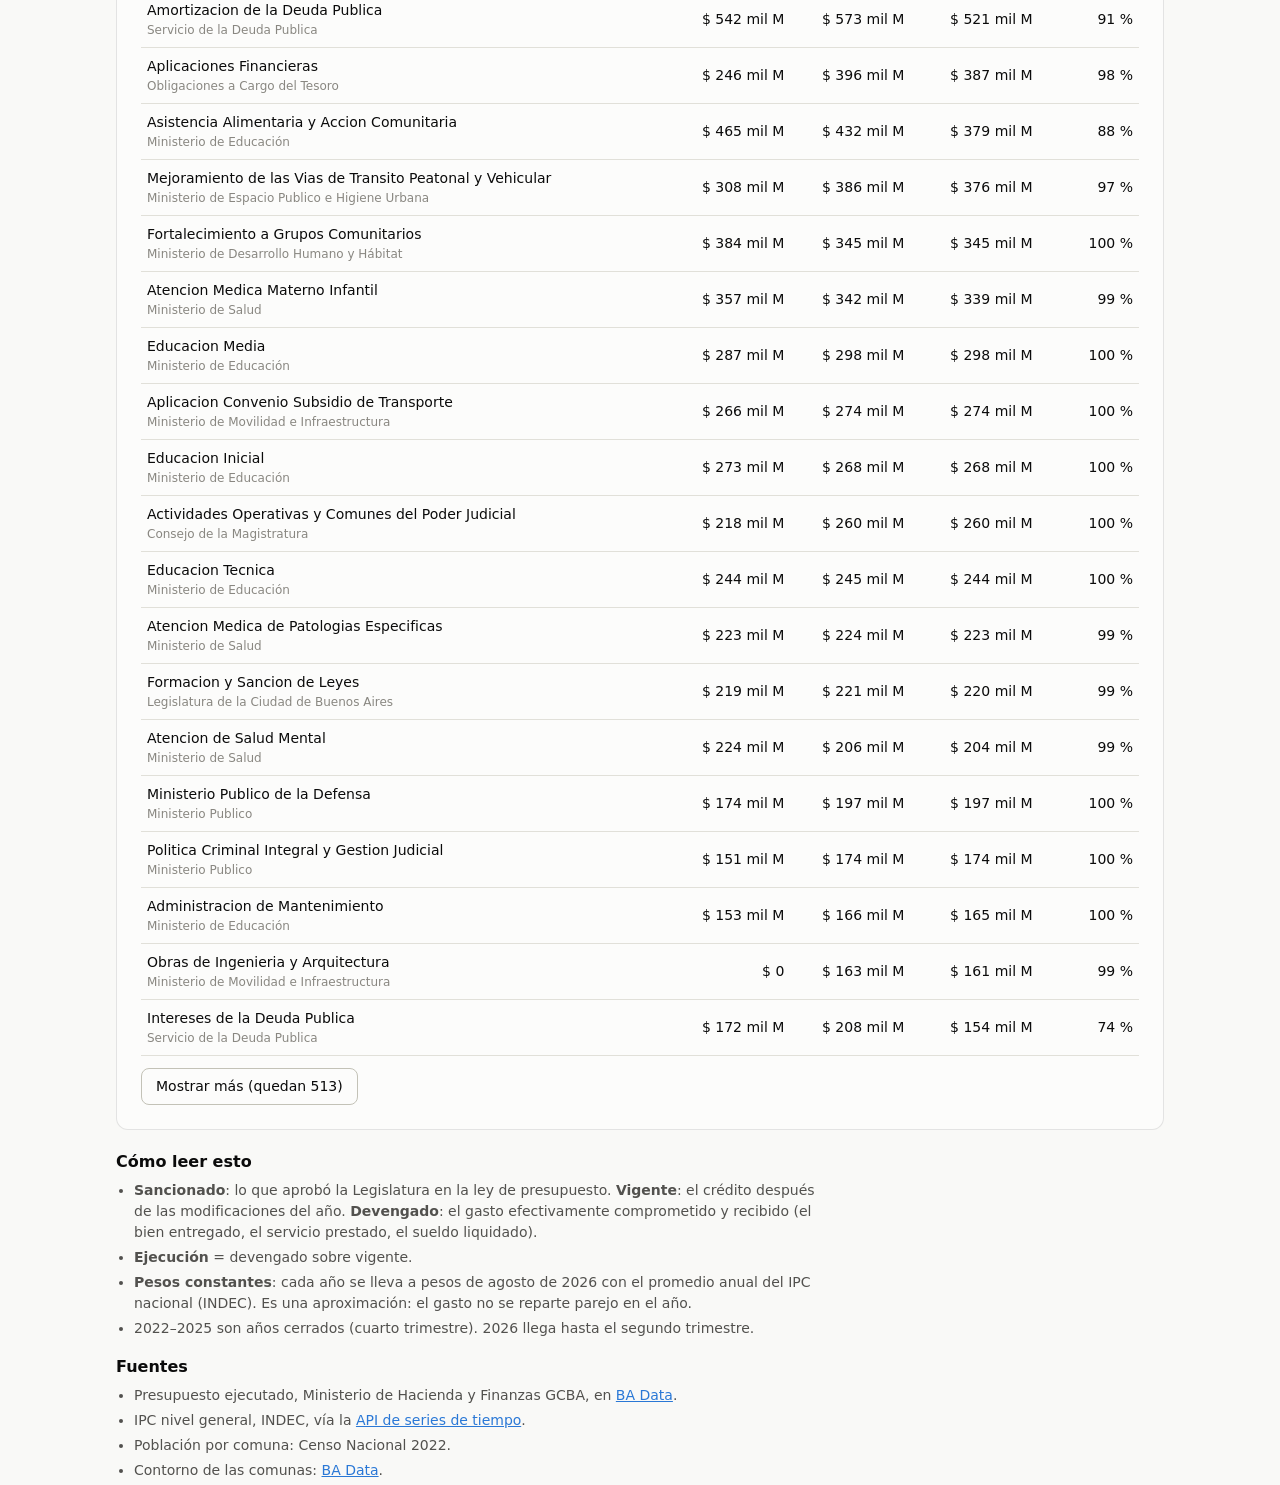
==== commit 5e0e06a4: "Las quince comunas tienen mapa junto a las barras El script baja el contorno de las comunas de BA Da" ====
--- a/web/index.html
+++ b/web/index.html
@@ -110,6 +110,20 @@
 .fila .num { font-variant-numeric: tabular-nums; color: var(--ink); white-space: nowrap; text-align: right; min-width: 9ch; }
 .fila .num small { color: var(--muted); margin-left: 6px; }
 
+/* mapa de comunas */
+.mapa-barras { display: grid; grid-template-columns: minmax(0, 5fr) minmax(0, 6fr); gap: 24px; align-items: start; }
+.mapa svg { width: 100%; height: auto; display: block; max-height: 520px; }
+.mapa path { stroke: var(--surface); stroke-width: 3; stroke-linejoin: round; cursor: default; }
+.mapa path:focus-visible { outline: none; }
+.mapa path.activa, .mapa path:focus-visible { stroke: var(--ink); stroke-width: 5; }
+.mapa text { font-size: 26px; font-weight: 600; text-anchor: middle; dominant-baseline: central; pointer-events: none;
+  fill: var(--ink); stroke: var(--surface); stroke-width: 6px; stroke-linejoin: round; paint-order: stroke; }
+.fila.activa { background: color-mix(in srgb, var(--accent) 7%, transparent); }
+.leyenda { display: flex; align-items: center; gap: 8px; font-size: 12px; color: var(--muted); margin-top: 10px; font-variant-numeric: tabular-nums; }
+.leyenda > span { white-space: nowrap; }
+.leyenda .escala { display: flex; flex: 0 1 180px; min-width: 60px; height: 10px; border-radius: 3px; overflow: hidden; }
+.leyenda .escala span { flex: 1; }
+
 /* columnas */
 svg text { font-family: inherit; }
 .col-chart { width: 100%; height: auto; display: block; }
@@ -163,7 +177,8 @@
   .kpi .val { font-size: 22px; }
   .kpi.hero { grid-column: 1 / -1; }
   .kpi.hero .val { font-size: 40px; }
-  .dos { grid-template-columns: minmax(0,1fr); }
+  .dos, .mapa-barras { grid-template-columns: minmax(0,1fr); }
+  .mapa svg { max-height: 420px; }
   section.card { padding: 16px; }
   .fila { grid-template-columns: minmax(96px, 38%) 1fr auto; font-size: 13px; }
   .fila .num small { display: none; }
@@ -238,8 +253,14 @@
     <h2>Las quince comunas</h2>
     <p class="bajada">Gasto por habitante de cada comuna como unidad ejecutora: mantenimiento de espacio público,
       arbolado, veredas y la gestión descentralizada. Es lo único del presupuesto que se reparte por barrio de forma
-      comparable.</p>
-    <div class="barras" id="comunas"></div>
+      comparable. El mapa pinta lo mismo; la leyenda, debajo, va de la comuna que menos gasta a la que más.</p>
+    <div class="mapa-barras">
+      <figure class="mapa">
+        <div id="mapa"></div>
+        <figcaption class="leyenda" id="leyenda-mapa"></figcaption>
+      </figure>
+      <div class="barras" id="comunas"></div>
+    </div>
     <p class="nota">No es "toda la plata que va a cada barrio". El clasificador geográfico del presupuesto marca dónde
       está la oficina que ejecuta y no dónde cae el gasto: con él, la comuna 4 (donde está la sede de gobierno) se
       llevaría un tercio del total. Población: censo 2022.</p>
@@ -285,6 +306,7 @@
       <a href="https://data.buenosaires.gob.ar/dataset/presupuesto-ejecutado">BA Data</a>.</li>
     <li>IPC nivel general, INDEC, vía la <a href="https://datos.gob.ar/series">API de series de tiempo</a>.</li>
     <li>Población por comuna: Censo Nacional 2022.</li>
+    <li>Contorno de las comunas: <a href="https://data.buenosaires.gob.ar/dataset/comunas">BA Data</a>.</li>
   </ul>
 </footer>
 
@@ -503,6 +525,18 @@
     const ph = r => m(r) / r.poblacion;
     const orden = [...filas].sort((a, b) => ph(b) - ph(a));
     const max = ph(orden[0]);
+    const tituloC = r => "Comuna " + r.comuna + " · " + r.anio;
+    const filasC = r => [
+      ["por habitante", "$ " + nf(ph(r))], ["devengado", plata(m(r))], ["ejecución", pct(r.devengado / r.vigente)],
+      ["habitantes (2022)", nf(r.poblacion)]];
+    // la barra y la comuna del mapa se marcan juntas al pasar por cualquiera de las dos
+    const marcar = (n, on) => document.querySelectorAll(`[data-comuna="${n}"]`).forEach(e => e.classList.toggle("activa", on));
+    const enlazar = (nodo, r) => {
+      nodo.dataset.comuna = r.comuna;
+      conTip(nodo, () => tituloC(r), () => filasC(r));
+      for (const [ev, on] of [["pointerenter", true], ["focus", true], ["pointerleave", false], ["blur", false]])
+        nodo.addEventListener(ev, () => marcar(r.comuna, on));
+    };
     box.replaceChildren();
     for (const r of orden) {
       const fila = el("div", "fila");
@@ -510,11 +544,35 @@
       barra.style.width = 100 * ph(r) / max + "%"; pista.append(barra);
       const num = el("div", "num", "$ " + nf(ph(r))); num.append(el("small", null, "por hab."));
       fila.append(el("div", "et", "Comuna " + r.comuna), pista, num);
-      conTip(fila, () => "Comuna " + r.comuna + " · " + r.anio, () => [
-        ["por habitante", "$ " + nf(ph(r))], ["devengado", plata(m(r))], ["ejecución", pct(r.devengado / r.vigente)],
-        ["habitantes (2022)", nf(r.poblacion)]]);
+      enlazar(fila, r);
       box.append(fila);
     }
+
+    // mapa: siete tonos de la escala secuencial, repartidos parejo entre la comuna que menos y la que más
+    const min = ph(orden[orden.length - 1]);
+    const tono = v => max > min ? 1 + Math.min(6, Math.floor(7 * (v - min) / (max - min))) : 4;
+    const porN = Object.fromEntries(filas.map(r => [r.comuna, r]));
+    const { ancho, alto } = D.mapa;
+    const NS = "http://www.w3.org/2000/svg";
+    const s = document.createElementNS(NS, "svg");
+    s.setAttribute("viewBox", `-4 -4 ${ancho + 8} ${alto + 8}`);
+    s.setAttribute("role", "group");
+    s.setAttribute("aria-label", "Mapa de las quince comunas según gasto por habitante");
+    const nodo = (t, a, txt) => { const n = document.createElementNS(NS, t); for (const k in a) n.setAttribute(k, a[k]); if (txt != null) n.textContent = txt; s.append(n); return n; };
+    for (const c of D.mapa.comunas) {
+      const r = porN[c.comuna];
+      const p = nodo("path", { d: c.d, fill: r ? `var(--seq-${tono(ph(r))})` : "var(--seq-0)" });
+      if (r) { enlazar(p, r); p.setAttribute("aria-label", "Comuna " + r.comuna + ": $ " + nf(ph(r)) + " por habitante"); }
+    }
+    for (const c of D.mapa.comunas) {
+      nodo("text", { x: c.x, y: c.y }, c.comuna);
+    }
+    document.getElementById("mapa").replaceChildren(s);
+
+    const ley = document.getElementById("leyenda-mapa");
+    const escala = el("div", "escala");
+    for (let i = 1; i <= 7; i++) { const t = el("span"); t.style.background = `var(--seq-${i})`; escala.append(t); }
+    ley.replaceChildren(el("span", null, "$ " + nf(min)), escala, el("span", null, "$ " + nf(max)), el("span", null, "por hab."));
   }
 
   // ---------- tabla de programas ----------
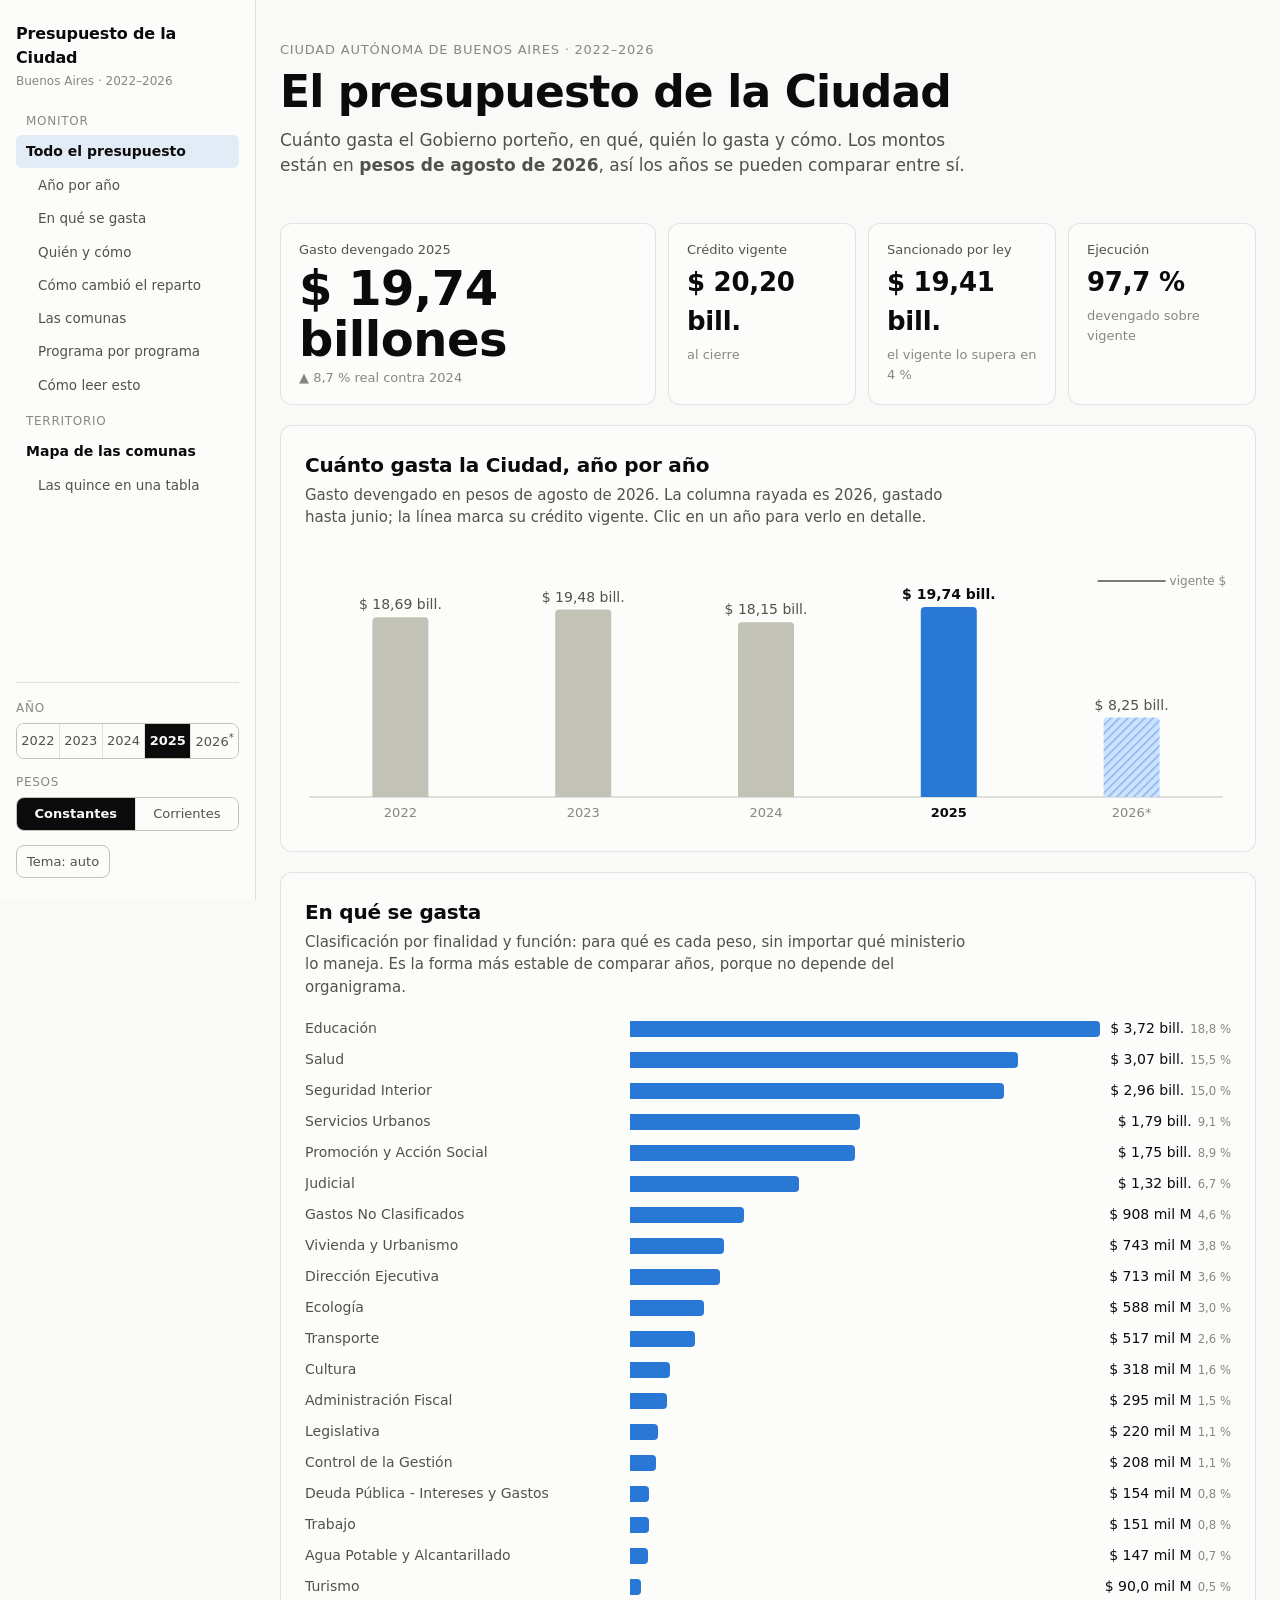
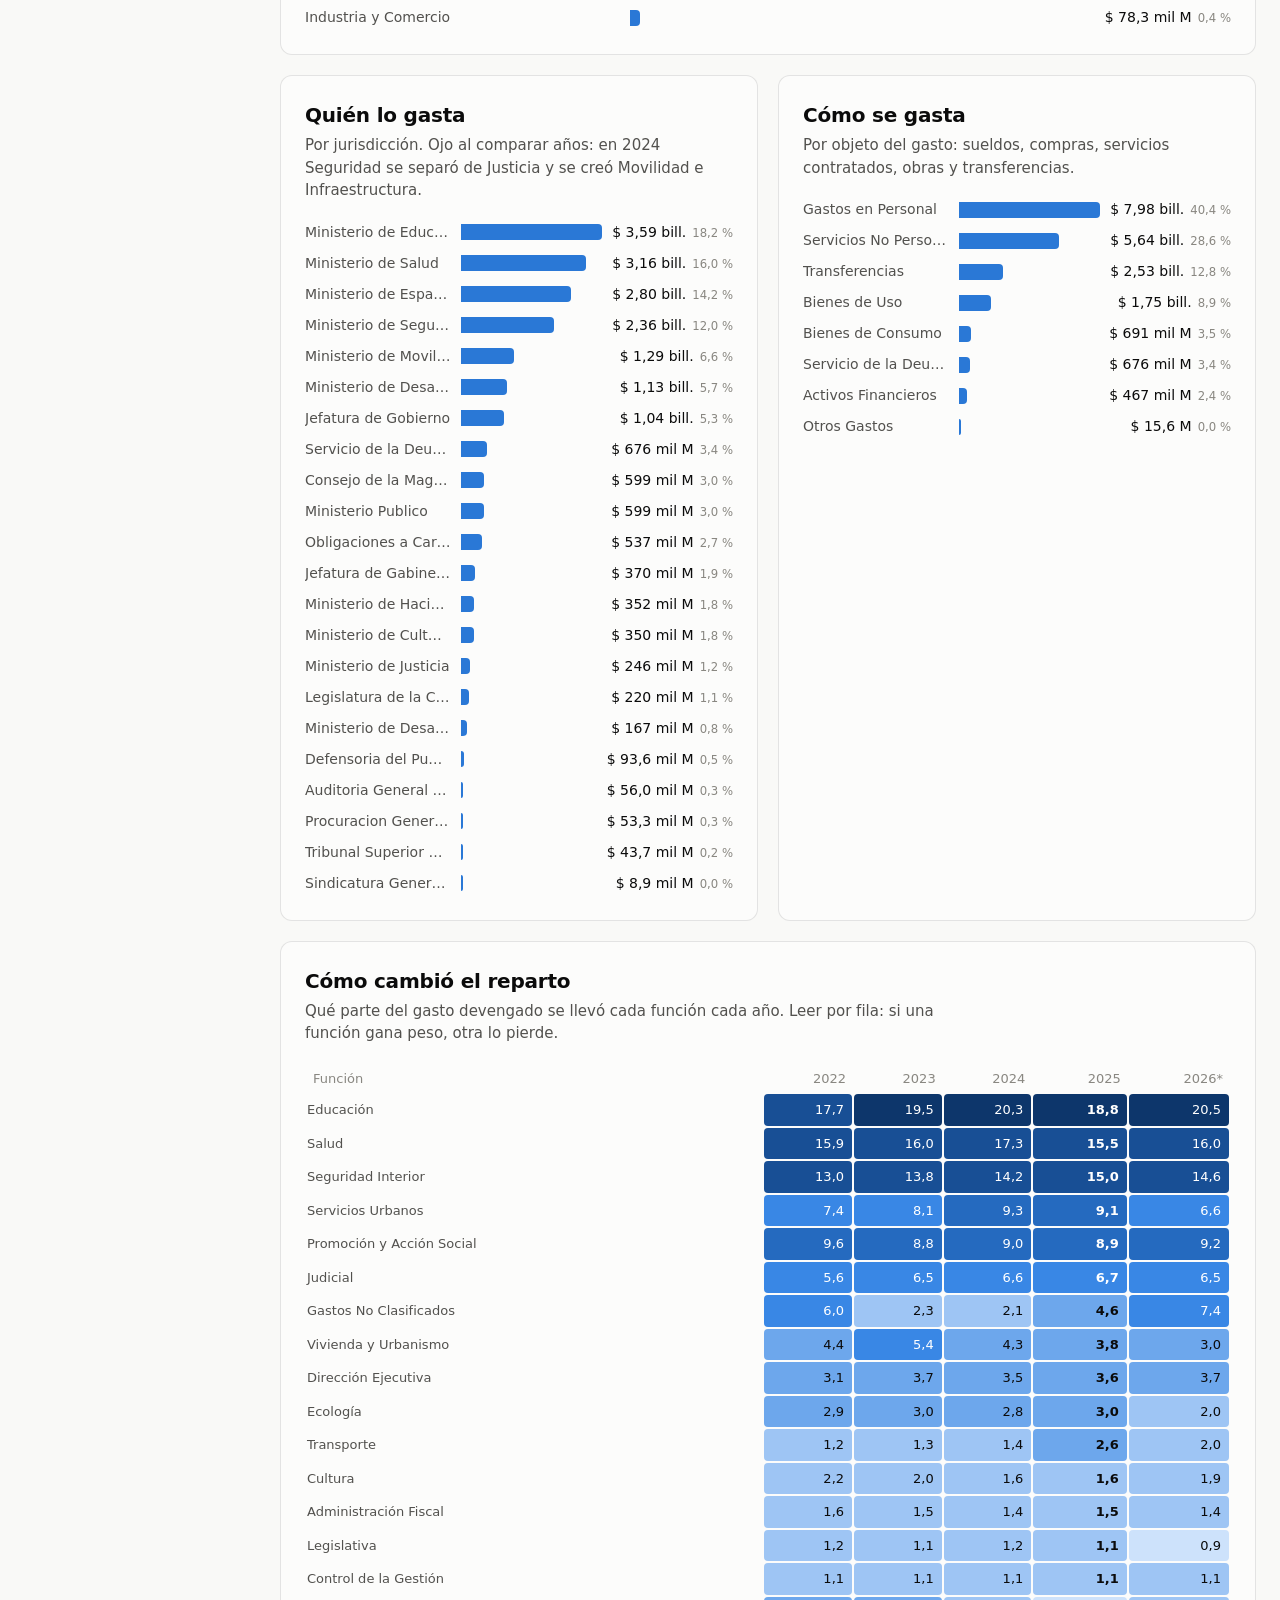
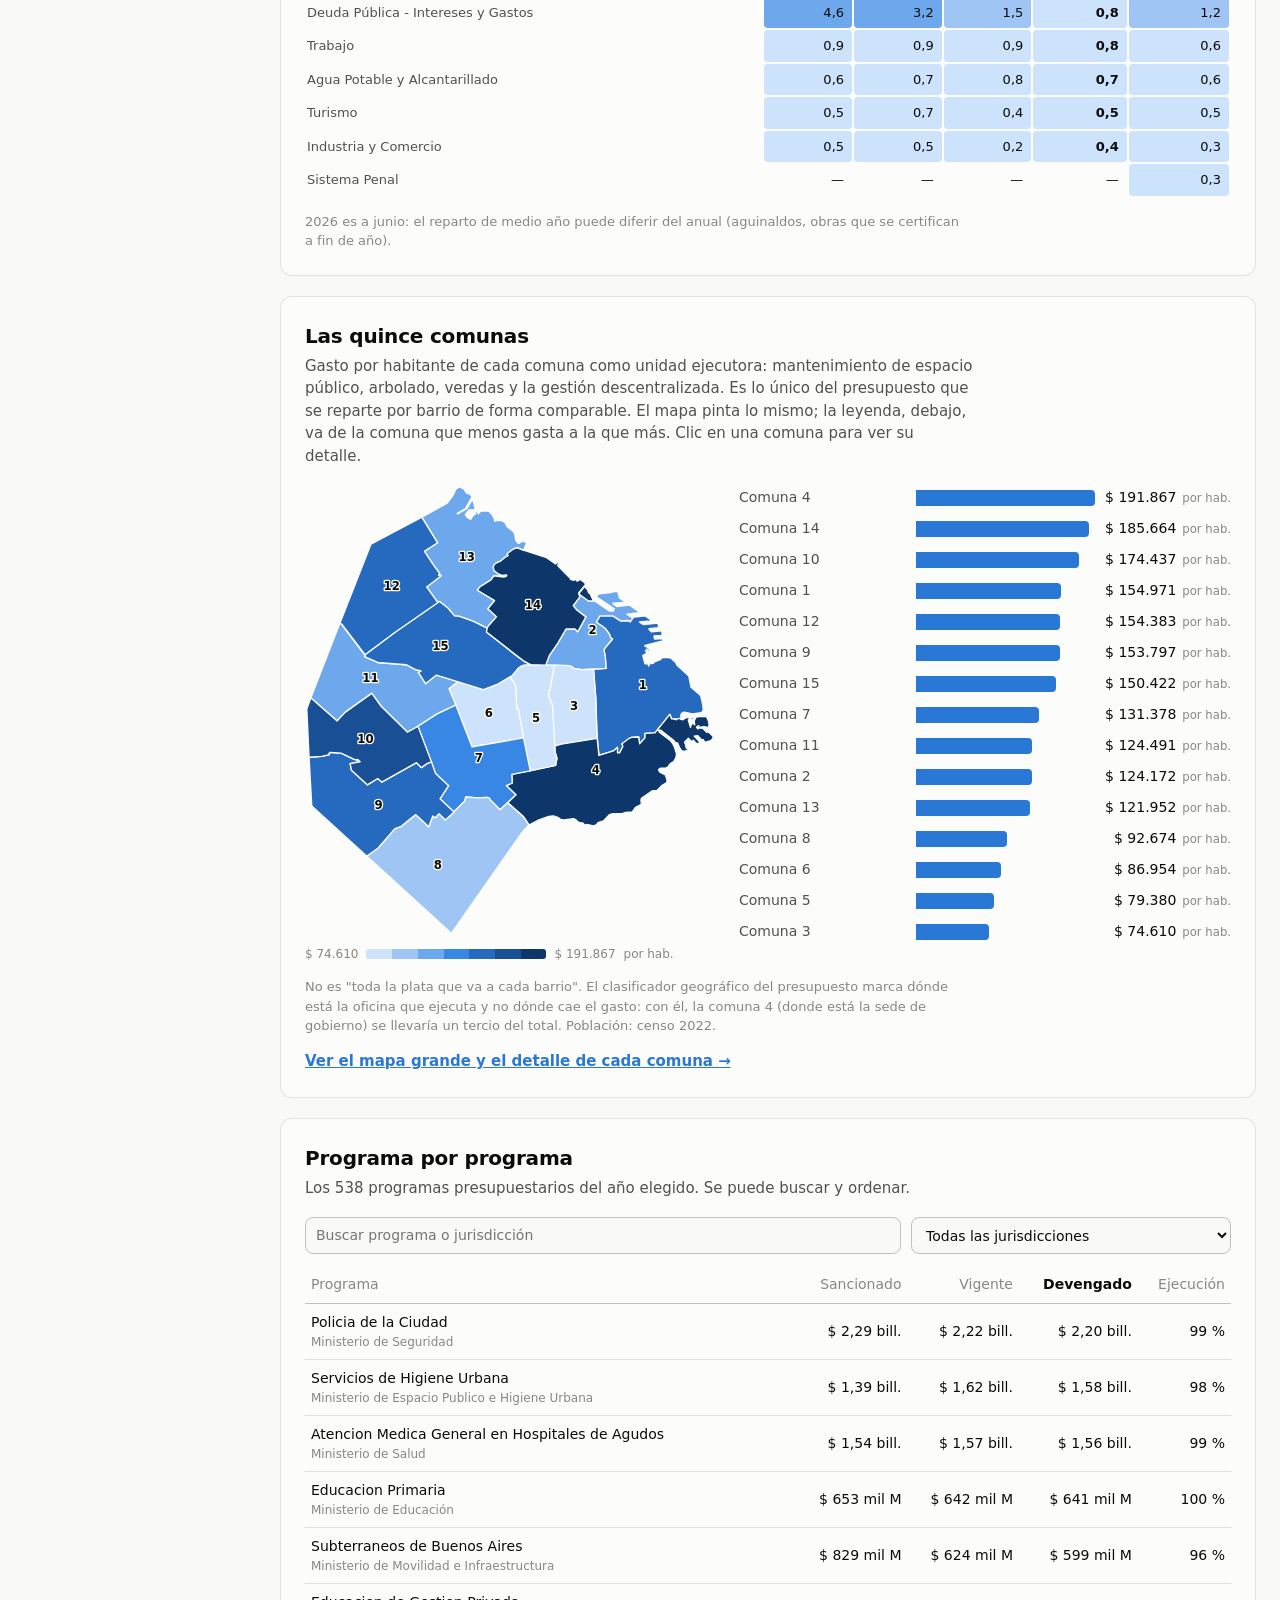
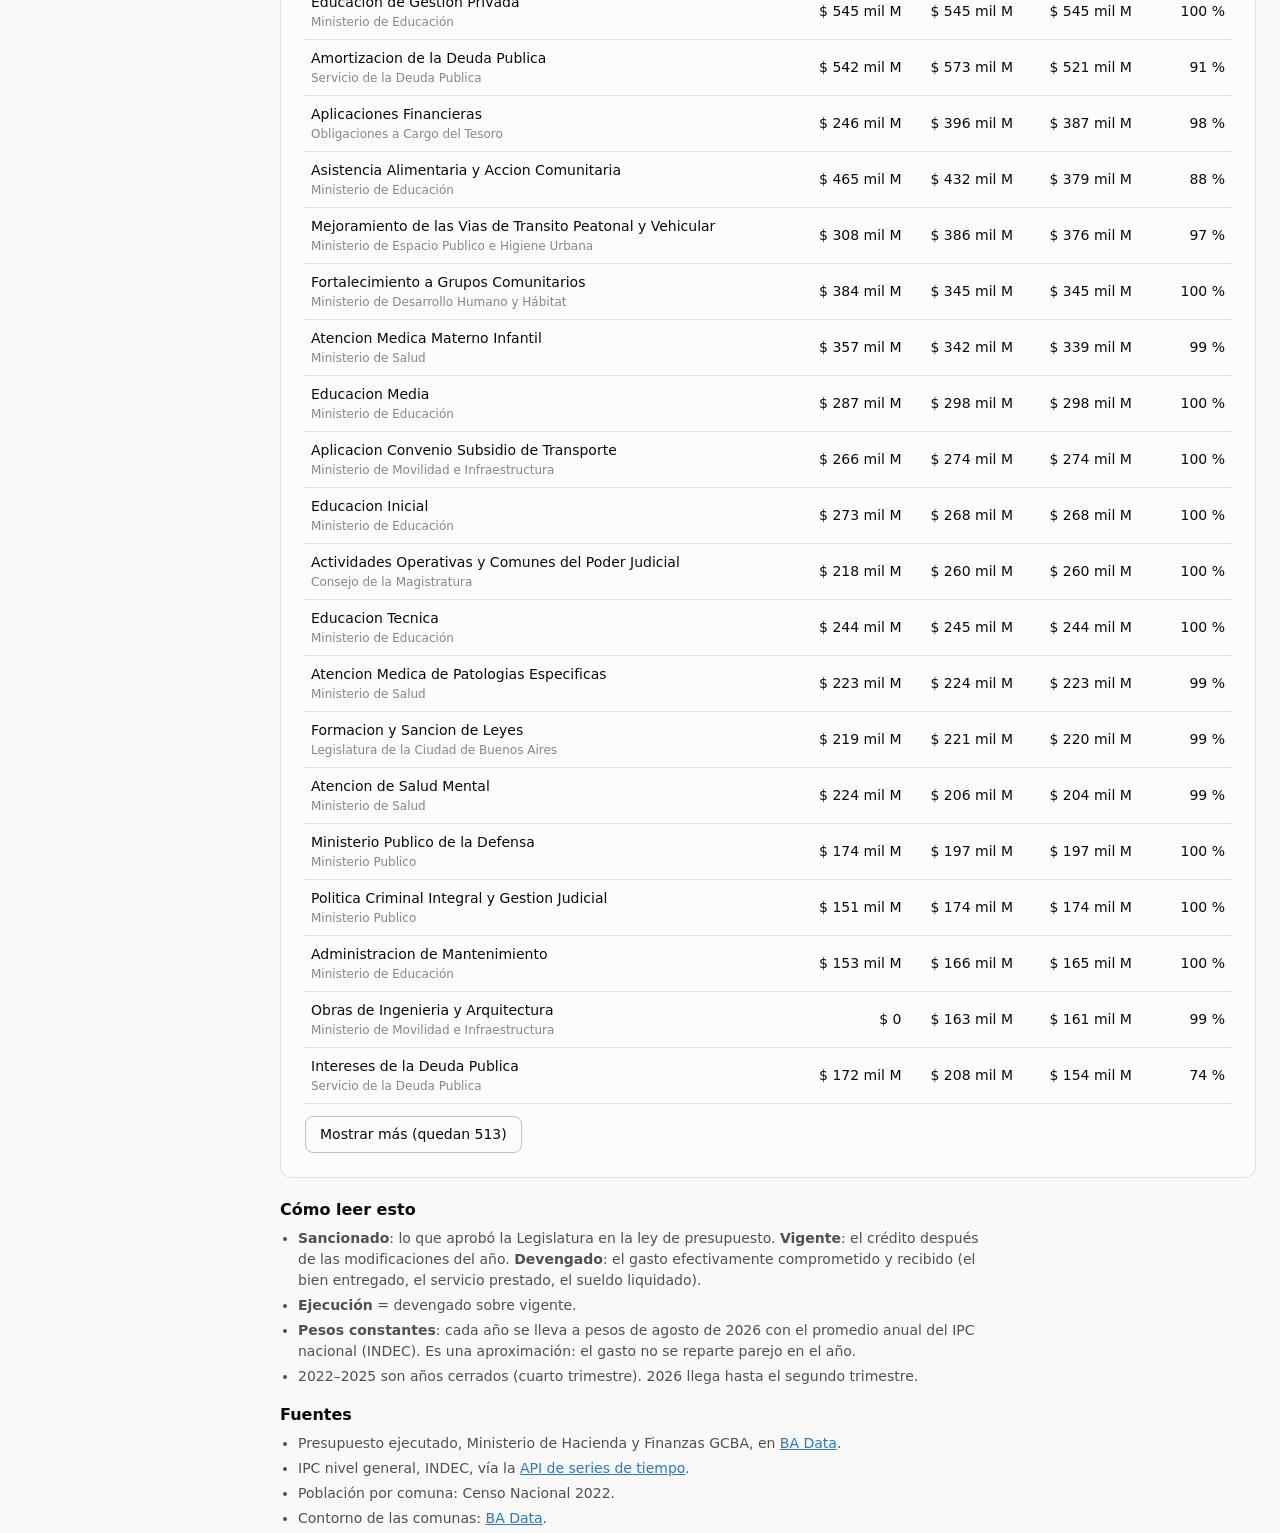
==== commit ad350146: "Panel lateral y pagina propia para el mapa de las comunas Las dos paginas comparten panel lateral (s" ====
--- a/web/index.html
+++ b/web/index.html
@@ -5,228 +5,66 @@
 <meta name="viewport" content="width=device-width, initial-scale=1">
 <title>Presupuesto de la Ciudad</title>
 <meta name="description" content="Cuánto, en qué, quién y cómo gasta la Ciudad de Buenos Aires, 2022-2026, en pesos constantes.">
-<style>
-:root {
-  color-scheme: light;
-  --page: #f9f9f7;
-  --surface: #fcfcfb;
-  --ink: #0b0b0b;
-  --ink-2: #52514e;
-  --muted: #898781;
-  --grid: #e1e0d9;
-  --axis: #c3c2b7;
-  --ring: rgba(11,11,11,0.10);
-  --accent: #2a78d6;
-  --accent-soft: #cde2fb;
-  --mute-bar: #c3c2b7;
-  --hatch: #86b6ef;
-  --warn-bg: #fdf3dc;
-  --warn-ink: #6b4a00;
-  --seq-0: #f0efec; --seq-1: #cde2fb; --seq-2: #9ec5f4; --seq-3: #6da7ec;
-  --seq-4: #3987e5; --seq-5: #256abf; --seq-6: #184f95; --seq-7: #0d366b;
-}
-@media (prefers-color-scheme: dark) {
-  :root:not([data-theme="light"]) {
-    color-scheme: dark;
-    --page: #0d0d0d; --surface: #1a1a19; --ink: #ffffff; --ink-2: #c3c2b7; --muted: #898781;
-    --grid: #2c2c2a; --axis: #383835; --ring: rgba(255,255,255,0.10);
-    --accent: #3987e5; --accent-soft: #184f95; --mute-bar: #4a4a46; --hatch: #256abf;
-    --warn-bg: #2e2716; --warn-ink: #f2cf7a;
-    --seq-0: #262624; --seq-1: #104281; --seq-2: #184f95; --seq-3: #1c5cab;
-    --seq-4: #256abf; --seq-5: #3987e5; --seq-6: #6da7ec; --seq-7: #9ec5f4;
-  }
-}
-:root[data-theme="dark"] {
-  color-scheme: dark;
-  --page: #0d0d0d; --surface: #1a1a19; --ink: #ffffff; --ink-2: #c3c2b7; --muted: #898781;
-  --grid: #2c2c2a; --axis: #383835; --ring: rgba(255,255,255,0.10);
-  --accent: #3987e5; --accent-soft: #184f95; --mute-bar: #4a4a46; --hatch: #256abf;
-  --warn-bg: #2e2716; --warn-ink: #f2cf7a;
-  --seq-0: #262624; --seq-1: #104281; --seq-2: #184f95; --seq-3: #1c5cab;
-  --seq-4: #256abf; --seq-5: #3987e5; --seq-6: #6da7ec; --seq-7: #9ec5f4;
-}
-* { box-sizing: border-box; margin: 0; padding: 0; }
-body {
-  background: var(--page); color: var(--ink);
-  font: 16px/1.5 system-ui, -apple-system, "Segoe UI", Roboto, sans-serif;
-}
-.wrap { max-width: 1080px; margin: 0 auto; padding: 0 16px; }
-header { padding: 48px 0 24px; }
-.eyebrow { font-size: 13px; letter-spacing: .06em; text-transform: uppercase; color: var(--muted); }
-h1 { font-size: clamp(28px, 5vw, 44px); line-height: 1.1; letter-spacing: -0.02em; margin: 8px 0 12px; font-weight: 700; }
-.lead { color: var(--ink-2); max-width: 64ch; font-size: 17px; }
-
-/* barra de filtros */
-.filtros {
-  position: sticky; top: 0; z-index: 5; background: color-mix(in srgb, var(--page) 92%, transparent);
-  backdrop-filter: blur(6px); border-bottom: 1px solid var(--grid); padding: 10px 0;
-}
-.filtros .wrap { display: flex; flex-wrap: wrap; gap: 12px 24px; align-items: center; }
-.grupo { display: flex; align-items: center; gap: 8px; }
-.grupo > span { font-size: 13px; color: var(--muted); }
-.seg { display: inline-flex; border: 1px solid var(--axis); border-radius: 8px; overflow: hidden; }
-.seg button {
-  font: inherit; font-size: 14px; background: var(--surface); color: var(--ink-2); border: 0;
-  padding: 6px 12px; cursor: pointer; border-right: 1px solid var(--grid);
-}
-.seg button:last-child { border-right: 0; }
-.seg button[aria-pressed="true"] { background: var(--ink); color: var(--page); font-weight: 600; }
-.seg button:focus-visible, .tema:focus-visible, th button:focus-visible { outline: 2px solid var(--accent); outline-offset: 2px; }
-.seg sup { font-size: 10px; }
-.tema { margin-left: auto; font: inherit; font-size: 13px; background: none; color: var(--ink-2); border: 1px solid var(--axis); border-radius: 8px; padding: 6px 10px; cursor: pointer; }
-
-/* tarjetas */
-.kpis { display: grid; grid-template-columns: minmax(0,2fr) repeat(3, minmax(0,1fr)); gap: 12px; margin: 24px 0 8px; }
-.kpi { background: var(--surface); border: 1px solid var(--ring); border-radius: 12px; padding: 16px 18px; }
-.kpi .lab { font-size: 13px; color: var(--ink-2); }
-.kpi .val { font-size: 26px; font-weight: 600; letter-spacing: -0.01em; margin-top: 4px; }
-.kpi.hero .val { font-size: 48px; line-height: 1.05; }
-.kpi .sub { font-size: 13px; color: var(--muted); margin-top: 4px; }
-.aviso {
-  background: var(--warn-bg); color: var(--warn-ink); border-radius: 8px; padding: 8px 12px;
-  font-size: 14px; margin-top: 8px; display: none;
-}
-.aviso.on { display: block; }
-
-section.card { background: var(--surface); border: 1px solid var(--ring); border-radius: 12px; padding: 24px; margin: 20px 0; }
-section.card h2 { font-size: 20px; letter-spacing: -0.01em; }
-section.card .bajada { color: var(--ink-2); font-size: 15px; margin: 4px 0 18px; max-width: 70ch; }
-.nota { font-size: 13px; color: var(--muted); margin-top: 14px; max-width: 80ch; }
-.dos { display: grid; grid-template-columns: repeat(2, minmax(0,1fr)); gap: 20px; }
-/* sin esto los textos nowrap estiran la grilla y la página se desborda en el celular */
-.kpis > *, .dos > *, .fila > * { min-width: 0; }
-.dos section.card { margin: 0; }
-
-/* barras horizontales */
-.barras { display: grid; gap: 6px; }
-.fila {
-  display: grid; grid-template-columns: minmax(120px, 34%) 1fr auto; gap: 10px; align-items: center;
-  font-size: 14px; padding: 2px 0; cursor: default; border-radius: 6px;
-}
-.fila:hover, .fila:focus-visible { background: color-mix(in srgb, var(--accent) 7%, transparent); outline: none; }
-.fila .et { color: var(--ink-2); overflow: hidden; text-overflow: ellipsis; white-space: nowrap; }
-.fila .pista { height: 16px; position: relative; }
-.fila .barra { height: 16px; background: var(--accent); border-radius: 0 4px 4px 0; min-width: 2px; }
-.fila .num { font-variant-numeric: tabular-nums; color: var(--ink); white-space: nowrap; text-align: right; min-width: 9ch; }
-.fila .num small { color: var(--muted); margin-left: 6px; }
-
-/* mapa de comunas */
-.mapa-barras { display: grid; grid-template-columns: minmax(0, 5fr) minmax(0, 6fr); gap: 24px; align-items: start; }
-.mapa svg { width: 100%; height: auto; display: block; max-height: 520px; }
-.mapa path { stroke: var(--surface); stroke-width: 3; stroke-linejoin: round; cursor: default; }
-.mapa path:focus-visible { outline: none; }
-.mapa path.activa, .mapa path:focus-visible { stroke: var(--ink); stroke-width: 5; }
-.mapa text { font-size: 26px; font-weight: 600; text-anchor: middle; dominant-baseline: central; pointer-events: none;
-  fill: var(--ink); stroke: var(--surface); stroke-width: 6px; stroke-linejoin: round; paint-order: stroke; }
-.fila.activa { background: color-mix(in srgb, var(--accent) 7%, transparent); }
-.leyenda { display: flex; align-items: center; gap: 8px; font-size: 12px; color: var(--muted); margin-top: 10px; font-variant-numeric: tabular-nums; }
-.leyenda > span { white-space: nowrap; }
-.leyenda .escala { display: flex; flex: 0 1 180px; min-width: 60px; height: 10px; border-radius: 3px; overflow: hidden; }
-.leyenda .escala span { flex: 1; }
-
-/* columnas */
-svg text { font-family: inherit; }
-.col-chart { width: 100%; height: auto; display: block; }
-
-/* mapa de calor */
-.calor { width: 100%; border-collapse: separate; border-spacing: 2px; font-size: 13px; }
-.calor th { font-weight: 500; color: var(--muted); text-align: right; padding: 4px 6px; }
-.calor th:first-child { text-align: left; }
-.calor td { text-align: right; padding: 6px 8px; font-variant-numeric: tabular-nums; border-radius: 4px; }
-.calor td:first-child { text-align: left; color: var(--ink-2); background: none; padding-left: 0; white-space: nowrap; }
-
-/* tabla de programas */
-.herr { display: flex; flex-wrap: wrap; gap: 10px; margin-bottom: 12px; }
-.herr input, .herr select {
-  font: inherit; font-size: 14px; padding: 7px 10px; border: 1px solid var(--axis); border-radius: 8px;
-  background: var(--page); color: var(--ink); min-width: 0;
-}
-.herr input { flex: 1 1 240px; }
-.herr select { flex: 0 1 320px; }
-.tabla-scroll { overflow-x: auto; }
-table.prog { width: 100%; border-collapse: collapse; font-size: 14px; }
-table.prog th { text-align: right; font-weight: 500; color: var(--muted); border-bottom: 1px solid var(--axis); padding: 0; white-space: nowrap; }
-table.prog th:first-child { text-align: left; }
-table.prog th button { font: inherit; color: inherit; background: none; border: 0; padding: 8px 6px; cursor: pointer; width: 100%; text-align: inherit; }
-table.prog th[aria-sort] button { color: var(--ink); font-weight: 600; }
-table.prog td { padding: 8px 6px; border-bottom: 1px solid var(--grid); text-align: right; font-variant-numeric: tabular-nums; white-space: nowrap; }
-table.prog td:first-child { text-align: left; white-space: normal; min-width: 240px; }
-table.prog td:first-child small { display: block; color: var(--muted); font-size: 12px; }
-.mas { margin-top: 12px; font: inherit; font-size: 14px; background: none; border: 1px solid var(--axis); color: var(--ink); border-radius: 8px; padding: 7px 14px; cursor: pointer; }
-
-.tip {
-  position: fixed; pointer-events: none; z-index: 10; background: var(--surface); color: var(--ink);
-  border: 1px solid var(--ring); border-radius: 8px; padding: 10px 12px; font-size: 13px;
-  box-shadow: 0 6px 20px rgba(0,0,0,.14); max-width: 320px; opacity: 0; transition: opacity .1s;
-}
-.tip.on { opacity: 1; }
-.tip .t { color: var(--ink-2); margin-bottom: 6px; }
-.tip .r { display: flex; justify-content: space-between; gap: 16px; font-variant-numeric: tabular-nums; }
-.tip .r b { font-weight: 600; }
-.tip .r span { color: var(--muted); }
-
-footer { color: var(--ink-2); font-size: 14px; padding: 12px 0 64px; }
-footer h2 { font-size: 16px; color: var(--ink); margin: 16px 0 6px; }
-footer ul { padding-left: 18px; max-width: 80ch; }
-footer li { margin: 4px 0; }
-footer code { font-size: 13px; }
-a { color: var(--accent); }
-
-@media (max-width: 760px) {
-  .kpis { grid-template-columns: repeat(2, minmax(0,1fr)); }
-  .kpi .val { font-size: 22px; }
-  .kpi.hero { grid-column: 1 / -1; }
-  .kpi.hero .val { font-size: 40px; }
-  .dos, .mapa-barras { grid-template-columns: minmax(0,1fr); }
-  .mapa svg { max-height: 420px; }
-  section.card { padding: 16px; }
-  .fila { grid-template-columns: minmax(96px, 38%) 1fr auto; font-size: 13px; }
-  .fila .num small { display: none; }
-  .tema { margin-left: 0; }
-}
-@media (prefers-reduced-motion: no-preference) { .fila .barra { transition: width .25s ease; } }
-</style>
+<link rel="stylesheet" href="estilo.css">
 </head>
 <body>
-<header class="wrap">
+<div class="app">
+<aside class="lateral" id="lateral">
+  <div class="marca"><a href="index.html" data-pagina>Presupuesto de la Ciudad</a><small>Buenos Aires · 2022–2026</small></div>
+  <button class="menu" id="menu" type="button" aria-expanded="false" aria-controls="secciones">Secciones</button>
+  <nav id="secciones" aria-label="Secciones">
+    <div class="tit">Monitor</div>
+    <a class="pagina" href="#resumen" aria-current="page">Todo el presupuesto</a>
+    <a class="sub" href="#serie-s">Año por año</a>
+    <a class="sub" href="#en-que">En qué se gasta</a>
+    <a class="sub" href="#quien">Quién y cómo</a>
+    <a class="sub" href="#reparto">Cómo cambió el reparto</a>
+    <a class="sub" href="#comunas-s">Las comunas</a>
+    <a class="sub" href="#programas">Programa por programa</a>
+    <a class="sub" href="#leer">Cómo leer esto</a>
+    <div class="tit">Territorio</div>
+    <a class="pagina" href="comunas.html" data-pagina>Mapa de las comunas</a>
+    <a class="sub" href="comunas.html#tabla" data-pagina>Las quince en una tabla</a>
+  </nav>
+  <div class="controles">
+    <div class="grupo"><span id="lab-anio">Año</span><div class="seg" id="anios" role="group" aria-labelledby="lab-anio"></div></div>
+    <div class="grupo"><span id="lab-pesos">Pesos</span>
+      <div class="seg" role="group" aria-labelledby="lab-pesos">
+        <button type="button" data-pesos="real" aria-pressed="true">Constantes</button>
+        <button type="button" data-pesos="nominal" aria-pressed="false">Corrientes</button>
+      </div>
+    </div>
+    <button class="tema" id="tema" type="button">Tema: auto</button>
+  </div>
+</aside>
+
+<div class="contenido">
+<header class="wrap" id="resumen">
   <div class="eyebrow">Ciudad Autónoma de Buenos Aires · 2022–2026</div>
   <h1>El presupuesto de la Ciudad</h1>
   <p class="lead">Cuánto gasta el Gobierno porteño, en qué, quién lo gasta y cómo. Los montos están en
     <strong id="lead-pesos">pesos de agosto de 2026</strong>, así los años se pueden comparar entre sí.</p>
 </header>
 
-<nav class="filtros" aria-label="Filtros">
-  <div class="wrap">
-    <div class="grupo"><span id="lab-anio">Año</span><div class="seg" id="anios" role="group" aria-labelledby="lab-anio"></div></div>
-    <div class="grupo"><span id="lab-pesos">Pesos</span>
-      <div class="seg" role="group" aria-labelledby="lab-pesos">
-        <button data-pesos="real" aria-pressed="true">Constantes</button>
-        <button data-pesos="nominal" aria-pressed="false">Corrientes</button>
-      </div>
-    </div>
-    <button class="tema" id="tema" type="button">Tema: auto</button>
-  </div>
-</nav>
-
 <main class="wrap">
   <div class="kpis" id="kpis"></div>
   <div class="aviso" id="aviso-2026">2026 está a mitad de camino: el archivo publicado llega a junio. El devengado es lo gastado
     hasta ahí y la ejecución no se compara con la de un año cerrado.</div>
 
-  <section class="card">
+  <section class="card" id="serie-s">
     <h2>Cuánto gasta la Ciudad, año por año</h2>
     <p class="bajada" id="bajada-serie"></p>
     <div id="serie"></div>
   </section>
 
-  <section class="card">
+  <section class="card" id="en-que">
     <h2>En qué se gasta</h2>
     <p class="bajada">Clasificación por finalidad y función: para qué es cada peso, sin importar qué ministerio lo
       maneja. Es la forma más estable de comparar años, porque no depende del organigrama.</p>
     <div class="barras" id="funciones"></div>
   </section>
 
-  <div class="dos">
+  <div class="dos" id="quien">
     <section class="card">
       <h2>Quién lo gasta</h2>
       <p class="bajada">Por jurisdicción. Ojo al comparar años: en 2024 Seguridad se separó de Justicia y se creó
@@ -240,7 +78,7 @@
     </section>
   </div>
 
-  <section class="card">
+  <section class="card" id="reparto">
     <h2>Cómo cambió el reparto</h2>
     <p class="bajada">Qué parte del gasto devengado se llevó cada función cada año. Leer por fila: si una función gana
       peso, otra lo pierde.</p>
@@ -249,11 +87,12 @@
       a fin de año).</p>
   </section>
 
-  <section class="card">
+  <section class="card" id="comunas-s">
     <h2>Las quince comunas</h2>
     <p class="bajada">Gasto por habitante de cada comuna como unidad ejecutora: mantenimiento de espacio público,
       arbolado, veredas y la gestión descentralizada. Es lo único del presupuesto que se reparte por barrio de forma
-      comparable. El mapa pinta lo mismo; la leyenda, debajo, va de la comuna que menos gasta a la que más.</p>
+      comparable. El mapa pinta lo mismo; la leyenda, debajo, va de la comuna que menos gasta a la que más. Clic en una
+      comuna para ver su detalle.</p>
     <div class="mapa-barras">
       <figure class="mapa">
         <div id="mapa"></div>
@@ -264,9 +103,10 @@
     <p class="nota">No es "toda la plata que va a cada barrio". El clasificador geográfico del presupuesto marca dónde
       está la oficina que ejecuta y no dónde cae el gasto: con él, la comuna 4 (donde está la sede de gobierno) se
       llevaría un tercio del total. Población: censo 2022.</p>
-  </section>
-
-  <section class="card">
+    <a class="enlace-mapa" href="comunas.html" data-pagina>Ver el mapa grande y el detalle de cada comuna →</a>
+  </section>
+
+  <section class="card" id="programas">
     <h2>Programa por programa</h2>
     <p class="bajada">Los <span id="n-prog"></span> programas presupuestarios del año elegido. Se puede buscar y ordenar.</p>
     <div class="herr">
@@ -289,7 +129,7 @@
   </section>
 </main>
 
-<footer class="wrap">
+<footer class="wrap" id="leer">
   <h2>Cómo leer esto</h2>
   <ul>
     <li><strong>Sancionado</strong>: lo que aprobó la Legislatura en la ley de presupuesto. <strong>Vigente</strong>: el
@@ -309,86 +149,17 @@
     <li>Contorno de las comunas: <a href="https://data.buenosaires.gob.ar/dataset/comunas">BA Data</a>.</li>
   </ul>
 </footer>
+</div>
+</div>
 
 <div class="tip" id="tip" role="tooltip"></div>
 
 <script src="datos.js"></script>
+<script src="comun.js"></script>
 <script>
 (() => {
-  const D = window.DATOS;
-  const ANIOS = D.totales.map(t => t.anio);
-  const st = { anio: ANIOS.filter(a => D.corte[a] === "anual").pop(), pesos: "real", sort: { k: "devengado", dir: -1 },
-               q: "", jur: "", limite: 25 };
-
-  // ---------- formato ----------
-  const nf = (n, d = 0) => n.toLocaleString("es-AR", { minimumFractionDigits: d, maximumFractionDigits: d });
-  function plata(n, corto) {
-    const a = Math.abs(n);
-    if (a >= 1e12) return "$ " + nf(n / 1e12, 2) + (corto ? " bill." : " billones");
-    if (a >= 1e9) return "$ " + nf(n / 1e9, a >= 1e11 ? 0 : 1) + (corto ? " mil M" : " mil millones");
-    if (a >= 1e6) return "$ " + nf(n / 1e6, a >= 1e8 ? 0 : 1) + (corto ? " M" : " millones");
-    return "$ " + nf(n);
-  }
-  const pct = (x, d = 1) => isFinite(x) ? nf(100 * x, d) + " %" : "—";
-  const f = a => st.pesos === "real" ? D.factor[a] : 1;
-  const m = (r, k = "devengado") => r[k] * f(r.anio);
-  const titulo = s => s.toLowerCase().replace(/(^|\s|\()(\p{L})/gu, (x, p, c) => p + c.toUpperCase())
-    .replace(/\b(De|Del|La|Las|Los|Y|E|En|A|Al|Para|Por|Con|Sin|O)\b/g, w => w.toLowerCase())
-    .replace(/^(\p{L})/u, c => c.toUpperCase());
-  const MESES = ["enero","febrero","marzo","abril","mayo","junio","julio","agosto","septiembre","octubre","noviembre","diciembre"];
-  const [pa, pm] = D.pesos_de.split("-");
-  const pesosDe = `${MESES[+pm - 1]} de ${pa}`;
-  const el = (tag, cls, txt) => { const e = document.createElement(tag); if (cls) e.className = cls; if (txt != null) e.textContent = txt; return e; };
-
-  // ---------- tooltip (siempre textContent: las etiquetas vienen del dataset) ----------
-  const tip = document.getElementById("tip");
-  function mostrar(ev, titulo, filas) {
-    tip.replaceChildren(el("div", "t", titulo));
-    for (const [k, v] of filas) { const r = el("div", "r"); r.append(el("b", null, v), el("span", null, k)); tip.append(r); }
-    tip.classList.add("on");
-    mover(ev);
-  }
-  function mover(ev) {
-    let x, y;
-    if (ev.clientX != null && ev.type !== "focus") { x = ev.clientX; y = ev.clientY; }
-    else { const b = ev.currentTarget.getBoundingClientRect(); x = b.left + b.width / 2; y = b.top; }
-    const w = tip.offsetWidth, h = tip.offsetHeight;
-    tip.style.left = Math.min(window.innerWidth - w - 8, Math.max(8, x + 14)) + "px";
-    tip.style.top = (y - h - 12 < 8 ? y + 18 : y - h - 12) + "px";
-  }
-  const ocultar = () => tip.classList.remove("on");
-  function conTip(nodo, fnTitulo, fnFilas) {
-    nodo.tabIndex = 0;
-    const on = ev => mostrar(ev, fnTitulo(), fnFilas());
-    nodo.addEventListener("pointerenter", on); nodo.addEventListener("pointermove", mover);
-    nodo.addEventListener("pointerleave", ocultar); nodo.addEventListener("focus", on); nodo.addEventListener("blur", ocultar);
-  }
-  const filasMontos = r => [
-    ["sancionado", plata(m(r, "sancionado"))], ["vigente", plata(m(r, "vigente"))],
-    ["devengado", plata(m(r))], ["ejecución", pct(r.devengado / r.vigente)]];
-
-  // ---------- filtros ----------
-  const segA = document.getElementById("anios");
-  for (const a of ANIOS) {
-    const b = el("button", null, String(a));
-    if (D.corte[a] !== "anual") { const s = el("sup", null, "*"); b.append(s); b.title = "Hasta " + D.corte[a]; }
-    b.dataset.anio = a;
-    b.onclick = () => { st.anio = a; st.limite = 25; render(); };
-    segA.append(b);
-  }
-  document.querySelectorAll("[data-pesos]").forEach(b => b.onclick = () => { st.pesos = b.dataset.pesos; render(); });
-  const temas = ["auto", "claro", "oscuro"];
-  let tema = 0;
-  try { tema = Math.max(0, temas.indexOf(localStorage.getItem("presu-tema") || "auto")); } catch (e) {}
-  const btnTema = document.getElementById("tema");
-  function aplicarTema() {
-    const t = temas[tema];
-    if (t === "auto") document.documentElement.removeAttribute("data-theme");
-    else document.documentElement.dataset.theme = t === "claro" ? "light" : "dark";
-    btnTema.textContent = "Tema: " + t;
-  }
-  btnTema.onclick = () => { tema = (tema + 1) % 3; try { localStorage.setItem("presu-tema", temas[tema]); } catch (e) {} aplicarTema(); };
-  aplicarTema();
+  const { D, ANIOS, st, nf, plata, pct, m, titulo, pesosDe, el, conTip, filasMontos } = P;
+  Object.assign(st, { sort: { k: "devengado", dir: -1 }, q: "", jur: "", limite: 25 });
 
   // ---------- tarjetas ----------
   function kpis() {
@@ -455,8 +226,8 @@
                      "font-weight": sel ? 600 : 400 }, r.anio + (parcial ? "*" : ""));
       const hit = nodo("rect", { x: cx - paso / 2, y: mt - 20, width: paso, height: H - mt + 20, fill: "transparent", style: "cursor:pointer" });
       conTip(hit, () => r.anio + (parcial ? " · a junio" : ""), () => filasMontos(r));
-      hit.addEventListener("click", () => { st.anio = r.anio; render(); });
-      hit.addEventListener("keydown", e => { if (e.key === "Enter" || e.key === " ") { e.preventDefault(); st.anio = r.anio; render(); } });
+      hit.addEventListener("click", () => { st.anio = r.anio; P.cambiar(); });
+      hit.addEventListener("keydown", e => { if (e.key === "Enter" || e.key === " ") { e.preventDefault(); st.anio = r.anio; P.cambiar(); } });
     });
     box.replaceChildren(s);
     document.getElementById("bajada-serie").textContent = st.pesos === "real"
@@ -529,6 +300,7 @@
     const filasC = r => [
       ["por habitante", "$ " + nf(ph(r))], ["devengado", plata(m(r))], ["ejecución", pct(r.devengado / r.vigente)],
       ["habitantes (2022)", nf(r.poblacion)]];
+    const porN = Object.fromEntries(filas.map(r => [r.comuna, r]));
     // la barra y la comuna del mapa se marcan juntas al pasar por cualquiera de las dos
     const marcar = (n, on) => document.querySelectorAll(`[data-comuna="${n}"]`).forEach(e => e.classList.toggle("activa", on));
     const enlazar = (nodo, r) => {
@@ -548,31 +320,14 @@
       box.append(fila);
     }
 
-    // mapa: siete tonos de la escala secuencial, repartidos parejo entre la comuna que menos y la que más
-    const min = ph(orden[orden.length - 1]);
-    const tono = v => max > min ? 1 + Math.min(6, Math.floor(7 * (v - min) / (max - min))) : 4;
-    const porN = Object.fromEntries(filas.map(r => [r.comuna, r]));
-    const { ancho, alto } = D.mapa;
-    const NS = "http://www.w3.org/2000/svg";
-    const s = document.createElementNS(NS, "svg");
-    s.setAttribute("viewBox", `-4 -4 ${ancho + 8} ${alto + 8}`);
-    s.setAttribute("role", "group");
-    s.setAttribute("aria-label", "Mapa de las quince comunas según gasto por habitante");
-    const nodo = (t, a, txt) => { const n = document.createElementNS(NS, t); for (const k in a) n.setAttribute(k, a[k]); if (txt != null) n.textContent = txt; s.append(n); return n; };
-    for (const c of D.mapa.comunas) {
-      const r = porN[c.comuna];
-      const p = nodo("path", { d: c.d, fill: r ? `var(--seq-${tono(ph(r))})` : "var(--seq-0)" });
-      if (r) { enlazar(p, r); p.setAttribute("aria-label", "Comuna " + r.comuna + ": $ " + nf(ph(r)) + " por habitante"); }
-    }
-    for (const c of D.mapa.comunas) {
-      nodo("text", { x: c.x, y: c.y }, c.comuna);
-    }
-    document.getElementById("mapa").replaceChildren(s);
-
-    const ley = document.getElementById("leyenda-mapa");
-    const escala = el("div", "escala");
-    for (let i = 1; i <= 7; i++) { const t = el("span"); t.style.background = `var(--seq-${i})`; escala.append(t); }
-    ley.replaceChildren(el("span", null, "$ " + nf(min)), escala, el("span", null, "$ " + nf(max)), el("span", null, "por hab."));
+    // mapa chico: clic en una comuna lleva a su detalle en la página del mapa
+    const { min: lo, max: hi } = P.mapa(document.getElementById("mapa"), {
+      valor: n => porN[n] ? ph(porN[n]) : null,
+      enlazar: (p, n) => { if (porN[n]) enlazar(p, porN[n]); p.style.cursor = "pointer"; },
+      alElegir: n => { location.href = `comunas.html?anio=${st.anio}&pesos=${st.pesos}#c=${n}`; },
+      rotulo: "Mapa de las quince comunas según gasto por habitante",
+    });
+    P.leyenda(document.getElementById("leyenda-mapa"), lo, hi, v => "$ " + nf(v), "por hab.");
   }
 
   // ---------- tabla de programas ----------
@@ -622,9 +377,9 @@
   }
 
   // ---------- todo junto ----------
+  let anioVisto = null;
   function render() {
-    document.querySelectorAll("[data-anio]").forEach(b => b.setAttribute("aria-pressed", String(+b.dataset.anio === st.anio)));
-    document.querySelectorAll("[data-pesos]").forEach(b => b.setAttribute("aria-pressed", String(b.dataset.pesos === st.pesos)));
+    if (st.anio !== anioVisto) { anioVisto = st.anio; st.limite = 25; }
     document.getElementById("lead-pesos").textContent = st.pesos === "real" ? "pesos de " + pesosDe : "pesos corrientes de cada año";
     document.getElementById("pie-pesos").textContent = pesosDe;
     kpis(); serie();
@@ -633,7 +388,7 @@
     barras("incisos", delAnio(D.incisos), r => titulo(r.inc_desc));
     calor(); comunas(); opcionesJur(); tabla();
   }
-  render();
+  P.iniciar(render);
   let ancho = innerWidth;
   addEventListener("resize", () => { if (innerWidth !== ancho) { ancho = innerWidth; serie(); } });
 })();
--- a/web/estilo.css
+++ b/web/estilo.css
@@ -0,0 +1,256 @@
+:root {
+  color-scheme: light;
+  --page: #f9f9f7;
+  --surface: #fcfcfb;
+  --ink: #0b0b0b;
+  --ink-2: #52514e;
+  --muted: #898781;
+  --grid: #e1e0d9;
+  --axis: #c3c2b7;
+  --ring: rgba(11,11,11,0.10);
+  --accent: #2a78d6;
+  --accent-soft: #cde2fb;
+  --mute-bar: #c3c2b7;
+  --hatch: #86b6ef;
+  --warn-bg: #fdf3dc;
+  --warn-ink: #6b4a00;
+  --seq-0: #f0efec; --seq-1: #cde2fb; --seq-2: #9ec5f4; --seq-3: #6da7ec;
+  --seq-4: #3987e5; --seq-5: #256abf; --seq-6: #184f95; --seq-7: #0d366b;
+}
+@media (prefers-color-scheme: dark) {
+  :root:not([data-theme="light"]) {
+    color-scheme: dark;
+    --page: #0d0d0d; --surface: #1a1a19; --ink: #ffffff; --ink-2: #c3c2b7; --muted: #898781;
+    --grid: #2c2c2a; --axis: #383835; --ring: rgba(255,255,255,0.10);
+    --accent: #3987e5; --accent-soft: #184f95; --mute-bar: #4a4a46; --hatch: #256abf;
+    --warn-bg: #2e2716; --warn-ink: #f2cf7a;
+    --seq-0: #262624; --seq-1: #104281; --seq-2: #184f95; --seq-3: #1c5cab;
+    --seq-4: #256abf; --seq-5: #3987e5; --seq-6: #6da7ec; --seq-7: #9ec5f4;
+  }
+}
+:root[data-theme="dark"] {
+  color-scheme: dark;
+  --page: #0d0d0d; --surface: #1a1a19; --ink: #ffffff; --ink-2: #c3c2b7; --muted: #898781;
+  --grid: #2c2c2a; --axis: #383835; --ring: rgba(255,255,255,0.10);
+  --accent: #3987e5; --accent-soft: #184f95; --mute-bar: #4a4a46; --hatch: #256abf;
+  --warn-bg: #2e2716; --warn-ink: #f2cf7a;
+  --seq-0: #262624; --seq-1: #104281; --seq-2: #184f95; --seq-3: #1c5cab;
+  --seq-4: #256abf; --seq-5: #3987e5; --seq-6: #6da7ec; --seq-7: #9ec5f4;
+}
+* { box-sizing: border-box; margin: 0; padding: 0; }
+body {
+  background: var(--page); color: var(--ink);
+  font: 16px/1.5 system-ui, -apple-system, "Segoe UI", Roboto, sans-serif;
+}
+.wrap { max-width: 1120px; margin: 0 auto; padding: 0 24px; }
+header.wrap { padding-top: 40px; padding-bottom: 20px; }
+.eyebrow { font-size: 13px; letter-spacing: .06em; text-transform: uppercase; color: var(--muted); }
+h1 { font-size: clamp(28px, 5vw, 44px); line-height: 1.1; letter-spacing: -0.02em; margin: 8px 0 12px; font-weight: 700; }
+.lead { color: var(--ink-2); max-width: 64ch; font-size: 17px; }
+
+.grupo { display: flex; flex-direction: column; gap: 6px; }
+.grupo > span { font-size: 12px; letter-spacing: .06em; text-transform: uppercase; color: var(--muted); }
+.seg { display: flex; border: 1px solid var(--axis); border-radius: 8px; overflow: hidden; }
+.seg button {
+  font: inherit; font-size: 14px; background: var(--surface); color: var(--ink-2); border: 0;
+  padding: 6px 8px; cursor: pointer; border-right: 1px solid var(--grid); flex: 1 1 auto; white-space: nowrap;
+}
+.seg button:last-child { border-right: 0; }
+.seg button[aria-pressed="true"] { background: var(--ink); color: var(--page); font-weight: 600; }
+.seg button:focus-visible, .tema:focus-visible, th button:focus-visible { outline: 2px solid var(--accent); outline-offset: 2px; }
+.seg sup { font-size: 10px; }
+.tema { align-self: flex-start; font: inherit; font-size: 13px; background: none; color: var(--ink-2); border: 1px solid var(--axis); border-radius: 8px; padding: 6px 10px; cursor: pointer; }
+
+/* tarjetas */
+.kpis { display: grid; grid-template-columns: minmax(0,2fr) repeat(3, minmax(0,1fr)); gap: 12px; margin: 24px 0 8px; }
+.kpi { background: var(--surface); border: 1px solid var(--ring); border-radius: 12px; padding: 16px 18px; }
+.kpi .lab { font-size: 13px; color: var(--ink-2); }
+.kpi .val { font-size: 26px; font-weight: 600; letter-spacing: -0.01em; margin-top: 4px; }
+.kpi.hero .val { font-size: 48px; line-height: 1.05; }
+.kpi .sub { font-size: 13px; color: var(--muted); margin-top: 4px; }
+.aviso {
+  background: var(--warn-bg); color: var(--warn-ink); border-radius: 8px; padding: 8px 12px;
+  font-size: 14px; margin-top: 8px; display: none;
+}
+.aviso.on { display: block; }
+
+section.card { background: var(--surface); border: 1px solid var(--ring); border-radius: 12px; padding: 24px; margin: 20px 0; }
+section.card h2 { font-size: 20px; letter-spacing: -0.01em; }
+section.card .bajada { color: var(--ink-2); font-size: 15px; margin: 4px 0 18px; max-width: 70ch; }
+.nota { font-size: 13px; color: var(--muted); margin-top: 14px; max-width: 80ch; }
+.dos { display: grid; grid-template-columns: repeat(2, minmax(0,1fr)); gap: 20px; }
+/* sin esto los textos nowrap estiran la grilla y la página se desborda en el celular */
+.kpis > *, .dos > *, .fila > * { min-width: 0; }
+.dos section.card { margin: 0; }
+
+/* barras horizontales */
+.barras { display: grid; gap: 6px; }
+.fila {
+  display: grid; grid-template-columns: minmax(120px, 34%) 1fr auto; gap: 10px; align-items: center;
+  font-size: 14px; padding: 2px 0; cursor: default; border-radius: 6px;
+}
+.fila:hover, .fila:focus-visible { background: color-mix(in srgb, var(--accent) 7%, transparent); outline: none; }
+.fila .et { color: var(--ink-2); overflow: hidden; text-overflow: ellipsis; white-space: nowrap; }
+.fila .pista { height: 16px; position: relative; }
+.fila .barra { height: 16px; background: var(--accent); border-radius: 0 4px 4px 0; min-width: 2px; }
+.fila .num { font-variant-numeric: tabular-nums; color: var(--ink); white-space: nowrap; text-align: right; min-width: 9ch; }
+.fila .num small { color: var(--muted); margin-left: 6px; }
+
+/* mapa de comunas */
+.mapa-barras { display: grid; grid-template-columns: minmax(0, 5fr) minmax(0, 6fr); gap: 24px; align-items: start; }
+.mapa svg { width: 100%; height: auto; display: block; max-height: 520px; }
+.mapa path { stroke: var(--surface); stroke-width: 3; stroke-linejoin: round; cursor: default; }
+.mapa path:focus-visible { outline: none; }
+.mapa path.activa, .mapa path:focus-visible { stroke: var(--ink); stroke-width: 5; }
+.mapa text { font-size: 26px; font-weight: 600; text-anchor: middle; dominant-baseline: central; pointer-events: none;
+  fill: var(--ink); stroke: var(--surface); stroke-width: 6px; stroke-linejoin: round; paint-order: stroke; }
+.fila.activa { background: color-mix(in srgb, var(--accent) 7%, transparent); }
+.leyenda { display: flex; align-items: center; gap: 8px; font-size: 12px; color: var(--muted); margin-top: 10px; font-variant-numeric: tabular-nums; }
+.leyenda > span { white-space: nowrap; }
+.leyenda .escala { display: flex; flex: 0 1 180px; min-width: 60px; height: 10px; border-radius: 3px; overflow: hidden; }
+.leyenda .escala span { flex: 1; }
+
+/* columnas */
+svg text { font-family: inherit; }
+.col-chart { width: 100%; height: auto; display: block; }
+
+/* mapa de calor */
+.calor { width: 100%; border-collapse: separate; border-spacing: 2px; font-size: 13px; }
+.calor th { font-weight: 500; color: var(--muted); text-align: right; padding: 4px 6px; }
+.calor th:first-child { text-align: left; }
+.calor td { text-align: right; padding: 6px 8px; font-variant-numeric: tabular-nums; border-radius: 4px; }
+.calor td:first-child { text-align: left; color: var(--ink-2); background: none; padding-left: 0; white-space: nowrap; }
+
+/* tabla de programas */
+.herr { display: flex; flex-wrap: wrap; gap: 10px; margin-bottom: 12px; }
+.herr input, .herr select {
+  font: inherit; font-size: 14px; padding: 7px 10px; border: 1px solid var(--axis); border-radius: 8px;
+  background: var(--page); color: var(--ink); min-width: 0;
+}
+.herr input { flex: 1 1 240px; }
+.herr select { flex: 0 1 320px; }
+.tabla-scroll { overflow-x: auto; }
+table.prog { width: 100%; border-collapse: collapse; font-size: 14px; }
+table.prog th { text-align: right; font-weight: 500; color: var(--muted); border-bottom: 1px solid var(--axis); padding: 0; white-space: nowrap; }
+table.prog th:first-child { text-align: left; }
+table.prog th button { font: inherit; color: inherit; background: none; border: 0; padding: 8px 6px; cursor: pointer; width: 100%; text-align: inherit; }
+table.prog th[aria-sort] button { color: var(--ink); font-weight: 600; }
+table.prog td { padding: 8px 6px; border-bottom: 1px solid var(--grid); text-align: right; font-variant-numeric: tabular-nums; white-space: nowrap; }
+table.prog td:first-child { text-align: left; white-space: normal; min-width: 240px; }
+table.prog td:first-child small { display: block; color: var(--muted); font-size: 12px; }
+.mas { margin-top: 12px; font: inherit; font-size: 14px; background: none; border: 1px solid var(--axis); color: var(--ink); border-radius: 8px; padding: 7px 14px; cursor: pointer; }
+
+.tip {
+  position: fixed; pointer-events: none; z-index: 10; background: var(--surface); color: var(--ink);
+  border: 1px solid var(--ring); border-radius: 8px; padding: 10px 12px; font-size: 13px;
+  box-shadow: 0 6px 20px rgba(0,0,0,.14); max-width: 320px; opacity: 0; transition: opacity .1s;
+}
+.tip.on { opacity: 1; }
+.tip .t { color: var(--ink-2); margin-bottom: 6px; }
+.tip .r { display: flex; justify-content: space-between; gap: 16px; font-variant-numeric: tabular-nums; }
+.tip .r b { font-weight: 600; }
+.tip .r span { color: var(--muted); }
+
+footer { color: var(--ink-2); font-size: 14px; padding: 12px 0 64px; }
+footer h2 { font-size: 16px; color: var(--ink); margin: 16px 0 6px; }
+footer ul { padding-left: 18px; max-width: 80ch; }
+footer li { margin: 4px 0; }
+footer code { font-size: 13px; }
+a { color: var(--accent); }
+
+@media (max-width: 760px) {
+  .kpis { grid-template-columns: repeat(2, minmax(0,1fr)); }
+  .kpi .val { font-size: 22px; }
+  .kpi.hero { grid-column: 1 / -1; }
+  .kpi.hero .val { font-size: 40px; }
+  .dos, .mapa-barras { grid-template-columns: minmax(0,1fr); }
+  .mapa svg { max-height: 420px; }
+  section.card { padding: 16px; }
+  .fila { grid-template-columns: minmax(96px, 38%) 1fr auto; font-size: 13px; }
+  .fila .num small { display: none; }
+}
+@media (prefers-reduced-motion: no-preference) { .fila .barra { transition: width .25s ease; } }
+
+/* ---------- armazón: panel lateral a la izquierda ---------- */
+.app { display: grid; grid-template-columns: 256px minmax(0, 1fr); min-height: 100vh; }
+.lateral {
+  position: sticky; top: 0; height: 100vh; overflow-y: auto; background: var(--surface);
+  border-right: 1px solid var(--grid); padding: 22px 16px; display: flex; flex-direction: column; gap: 22px;
+}
+.marca a { color: var(--ink); text-decoration: none; font-weight: 700; font-size: 16px; line-height: 1.2; letter-spacing: -0.01em; }
+.marca small { display: block; color: var(--muted); font-size: 12px; margin-top: 2px; }
+.lateral nav { display: flex; flex-direction: column; gap: 1px; }
+.lateral nav .tit { font-size: 12px; letter-spacing: .06em; text-transform: uppercase; color: var(--muted); margin: 10px 10px 4px; }
+.lateral nav .tit:first-child { margin-top: 0; }
+.lateral nav a { display: block; padding: 6px 10px; border-radius: 6px; color: var(--ink-2); text-decoration: none; font-size: 14px; }
+.lateral nav a:hover { background: color-mix(in srgb, var(--accent) 8%, transparent); color: var(--ink); }
+.lateral nav a.pagina { color: var(--ink); font-weight: 600; }
+.lateral nav a.sub { padding-left: 22px; font-size: 13.5px; }
+.lateral nav a[aria-current="page"] { background: color-mix(in srgb, var(--accent) 12%, transparent); color: var(--ink); }
+.lateral nav a:focus-visible, .menu:focus-visible, .marca a:focus-visible { outline: 2px solid var(--accent); outline-offset: 1px; }
+.lateral .seg button { padding: 6px 2px; font-size: 13px; min-width: 0; }
+.controles { display: flex; flex-direction: column; gap: 14px; margin-top: auto; padding-top: 16px; border-top: 1px solid var(--grid); }
+.menu { display: none; font: inherit; font-size: 14px; background: var(--surface); color: var(--ink); border: 1px solid var(--axis); border-radius: 8px; padding: 6px 12px; cursor: pointer; }
+.contenido { min-width: 0; }
+section.card, .kpis { scroll-margin-top: 16px; }
+
+@media (max-width: 900px) {
+  .app { display: block; }
+  .lateral {
+    position: sticky; top: 0; z-index: 6; height: auto; max-height: 100vh; flex-direction: row; flex-wrap: wrap;
+    align-items: center; gap: 10px 16px; padding: 10px 16px; border-right: 0; border-bottom: 1px solid var(--grid);
+    background: color-mix(in srgb, var(--surface) 94%, transparent); backdrop-filter: blur(6px);
+  }
+  .marca { flex: 1 1 auto; }
+  .menu { display: block; }
+  .lateral nav { display: none; flex-basis: 100%; order: 3; padding-bottom: 6px; }
+  .lateral.abierta nav { display: flex; }
+  .controles { flex-basis: 100%; flex-direction: row; flex-wrap: wrap; align-items: flex-end; gap: 10px 14px; margin: 0; padding: 0; border: 0; order: 2; }
+  .controles .grupo { gap: 3px; }
+  .controles .grupo > span { font-size: 11px; }
+  .wrap { padding: 0 16px; }
+  section.card, .kpis { scroll-margin-top: 150px; }
+}
+
+/* ---------- página de las comunas ---------- */
+.enlace-mapa { display: inline-block; margin-top: 14px; font-weight: 600; font-size: 15px; }
+.indicador { display: flex; flex-wrap: wrap; align-items: center; gap: 8px 12px; margin: 4px 0 18px; }
+.indicador > span { font-size: 13px; color: var(--muted); }
+.indicador .seg { display: inline-flex; flex-wrap: wrap; }
+.mapa-detalle { display: grid; grid-template-columns: minmax(0, 7fr) minmax(0, 5fr); gap: 20px; align-items: start; }
+.mapa-grande svg { width: 100%; height: auto; display: block; max-height: calc(100vh - 140px); }
+.mapa-grande path { stroke: var(--surface); stroke-width: 2.5; stroke-linejoin: round; cursor: pointer; }
+.mapa-grande path:focus-visible { outline: none; }
+.mapa-grande path.activa { stroke: var(--ink-2); stroke-width: 4; }
+.mapa-grande path.elegida, .mapa-grande path.elegida:focus-visible { stroke: var(--ink); stroke-width: 6; }
+.mapa-grande text { font-size: 24px; font-weight: 600; text-anchor: middle; dominant-baseline: central; pointer-events: none;
+  fill: var(--ink); stroke: var(--surface); stroke-width: 6px; stroke-linejoin: round; paint-order: stroke; }
+.mapa-grande text.valor { font-size: 17px; font-weight: 500; }
+.leyenda .marcas { display: grid; grid-template-columns: repeat(7, 1fr); }
+.detalle { position: sticky; top: 16px; }
+.detalle h2 { font-size: 26px; letter-spacing: -0.02em; }
+.detalle .barrios { color: var(--ink-2); font-size: 14px; margin-top: 2px; }
+.detalle .ficha { display: flex; flex-wrap: wrap; gap: 4px 14px; font-size: 13px; color: var(--muted); margin-top: 8px; font-variant-numeric: tabular-nums; }
+.detalle .grande { margin: 18px 0 4px; font-size: 40px; font-weight: 700; letter-spacing: -0.02em; line-height: 1.05; font-variant-numeric: tabular-nums; }
+.detalle .puesto { font-size: 14px; color: var(--ink-2); }
+.minis { display: grid; grid-template-columns: repeat(2, minmax(0, 1fr)); gap: 8px; margin: 16px 0; }
+.mini { border: 1px solid var(--ring); border-radius: 8px; padding: 8px 10px; }
+.mini .lab { font-size: 12px; color: var(--muted); }
+.mini .val { font-size: 17px; font-weight: 600; font-variant-numeric: tabular-nums; }
+.detalle h3 { font-size: 14px; font-weight: 600; margin: 18px 0 8px; }
+.pila { display: flex; height: 18px; border-radius: 4px; overflow: hidden; gap: 2px; }
+.pila span { min-width: 2px; }
+.pila-ley { display: grid; gap: 4px; margin-top: 8px; font-size: 13px; }
+.pila-ley div { display: grid; grid-template-columns: 12px 1fr auto auto; gap: 8px; align-items: center; font-variant-numeric: tabular-nums; }
+.pila-ley i { width: 12px; height: 12px; border-radius: 3px; }
+.pila-ley small { color: var(--muted); min-width: 5ch; text-align: right; }
+table.prog tbody tr.clic { cursor: pointer; }
+table.prog tbody tr.clic:hover, table.prog tbody tr.clic:focus-visible { background: color-mix(in srgb, var(--accent) 7%, transparent); outline: none; }
+table.prog tbody tr.elegida td { font-weight: 600; }
+table.prog td.barrios-c { white-space: normal; min-width: 180px; color: var(--ink-2); font-size: 13px; }
+
+@media (max-width: 1100px) {
+  .mapa-detalle { grid-template-columns: minmax(0, 1fr); }
+  .detalle { position: static; }
+  .mapa-grande svg { max-height: 70vh; }
+}
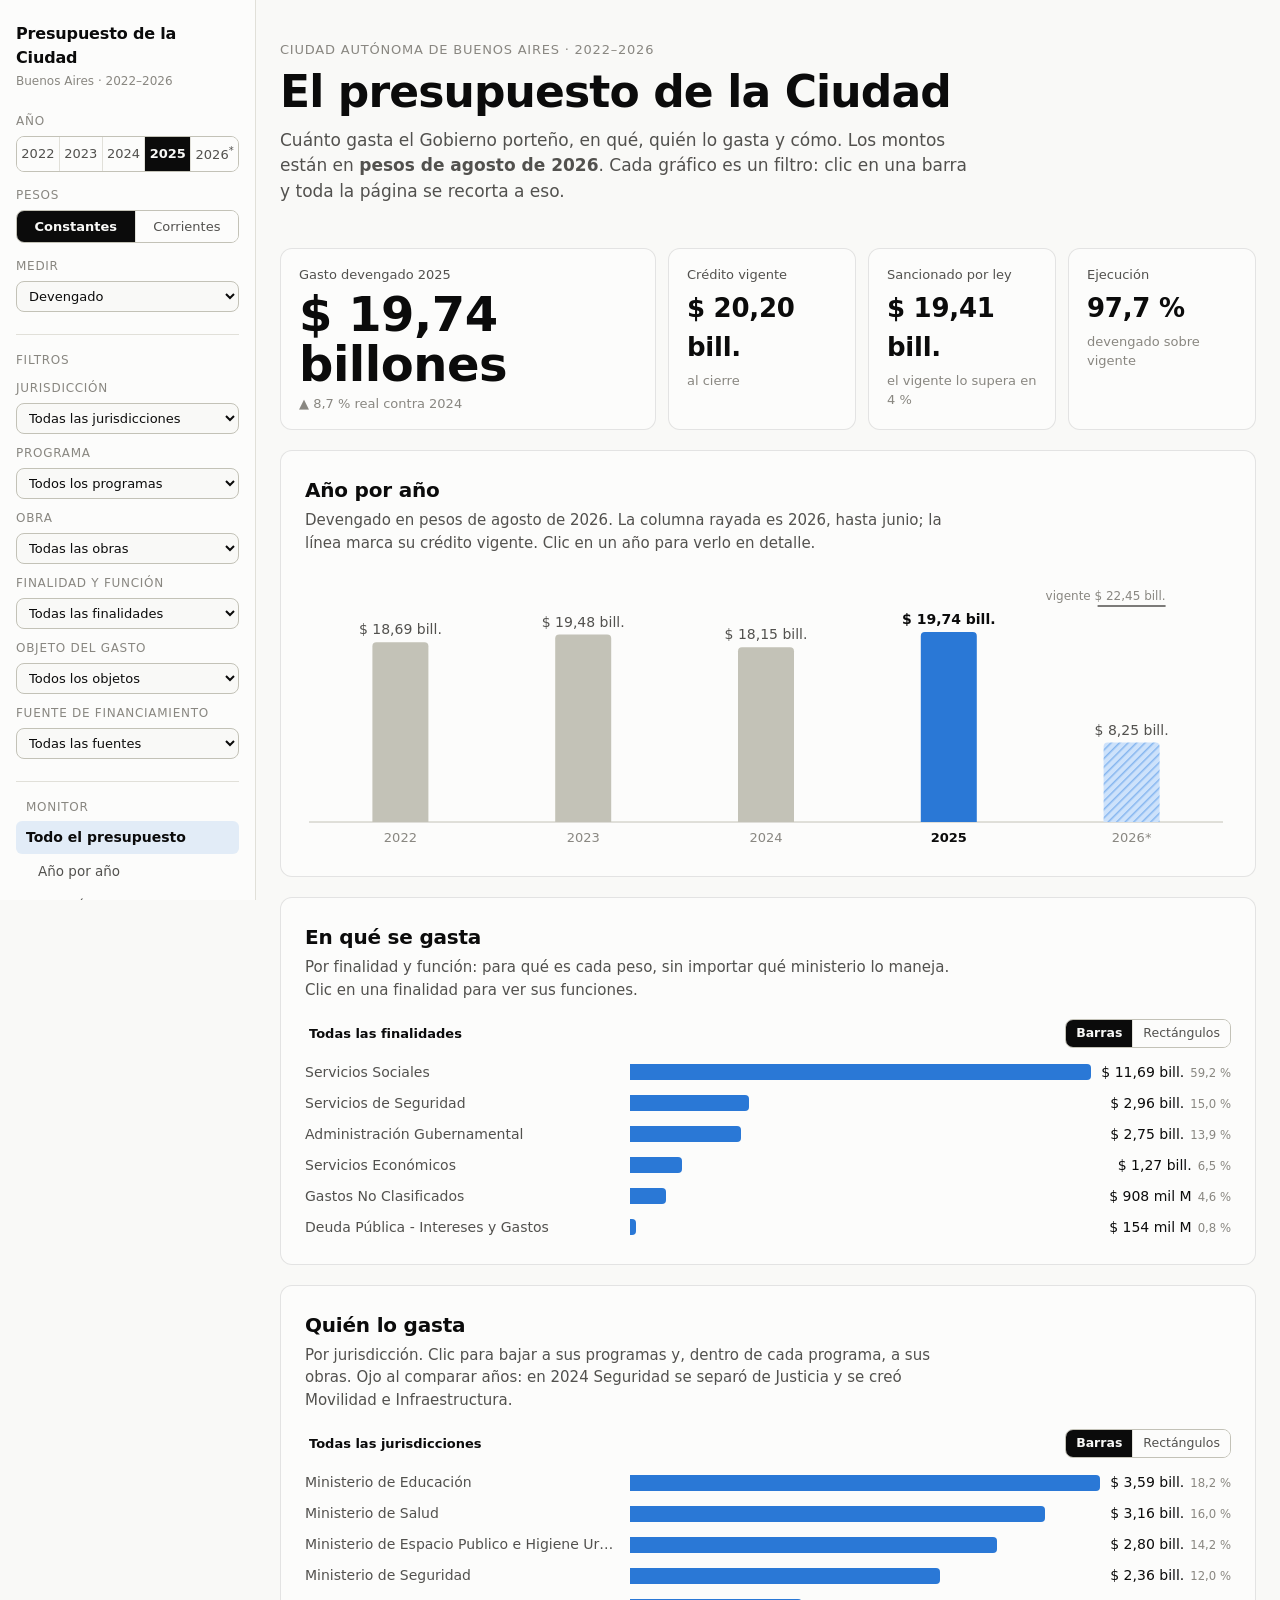
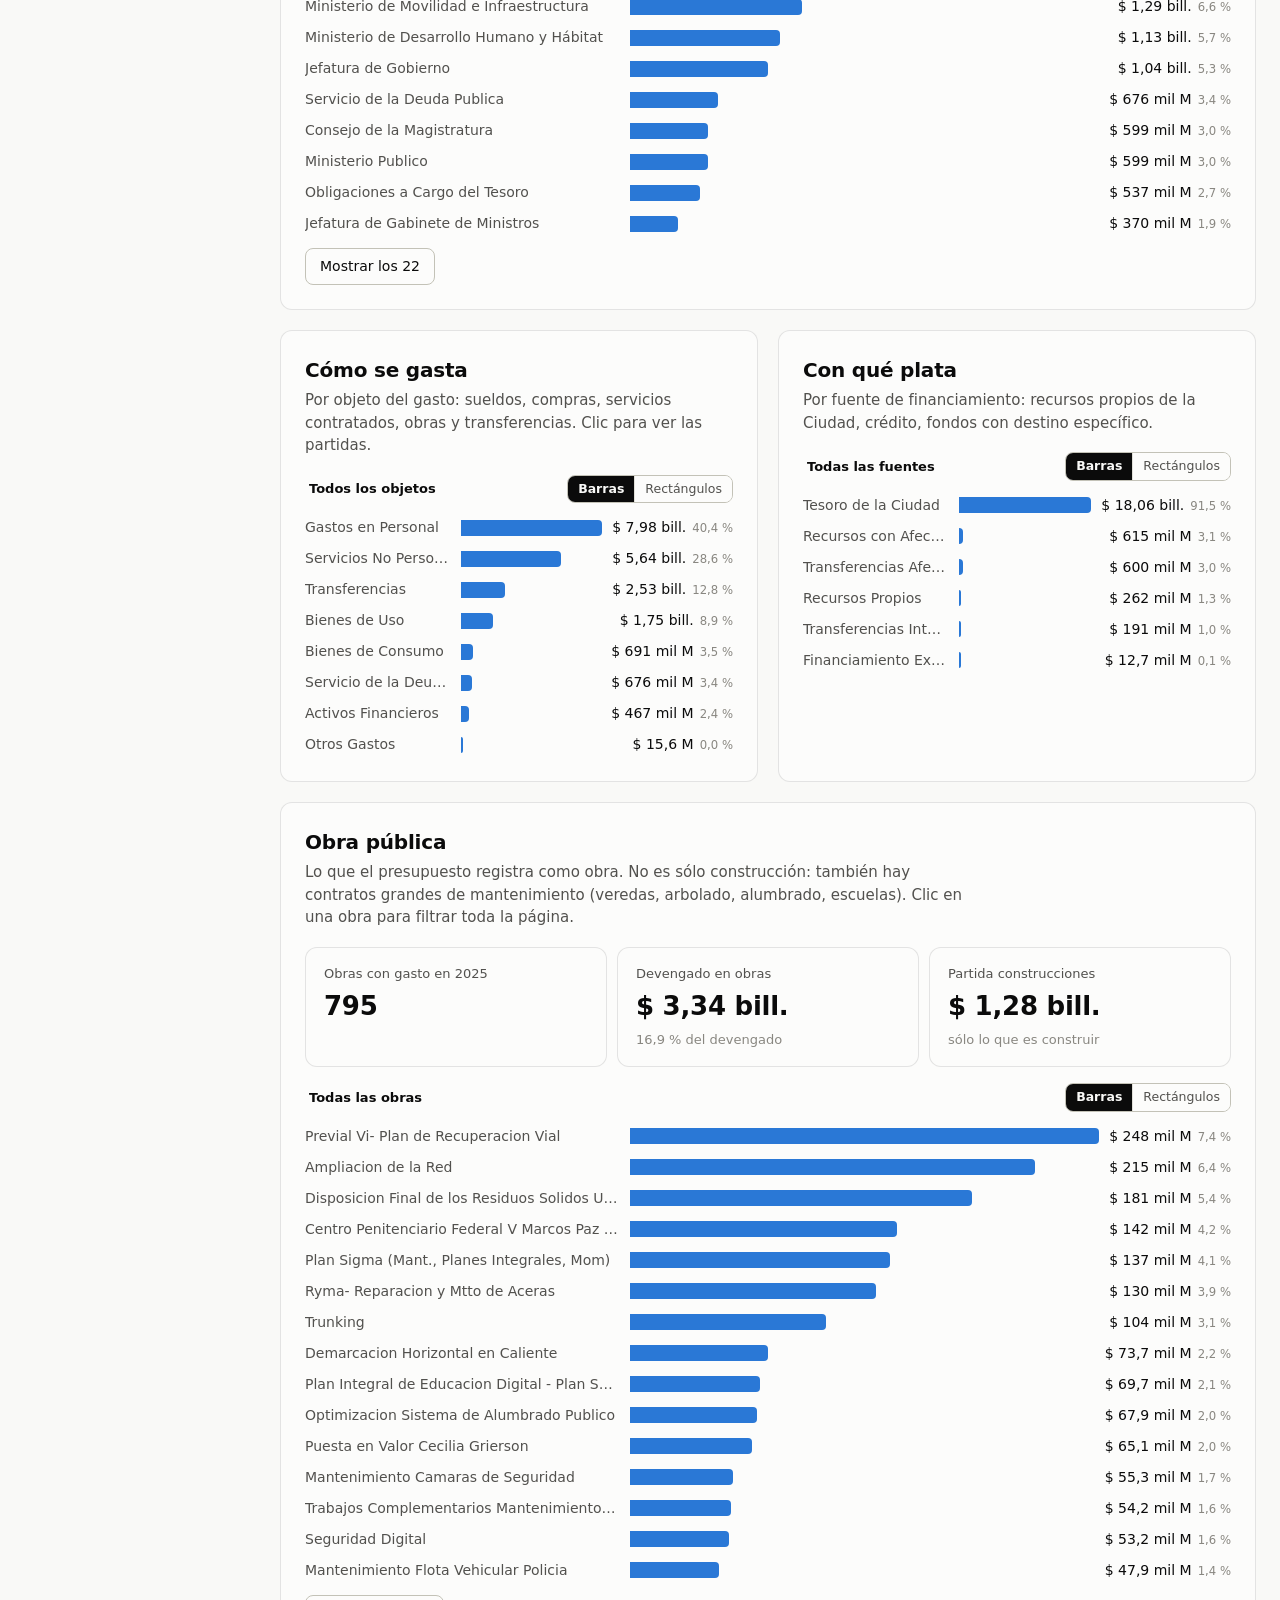
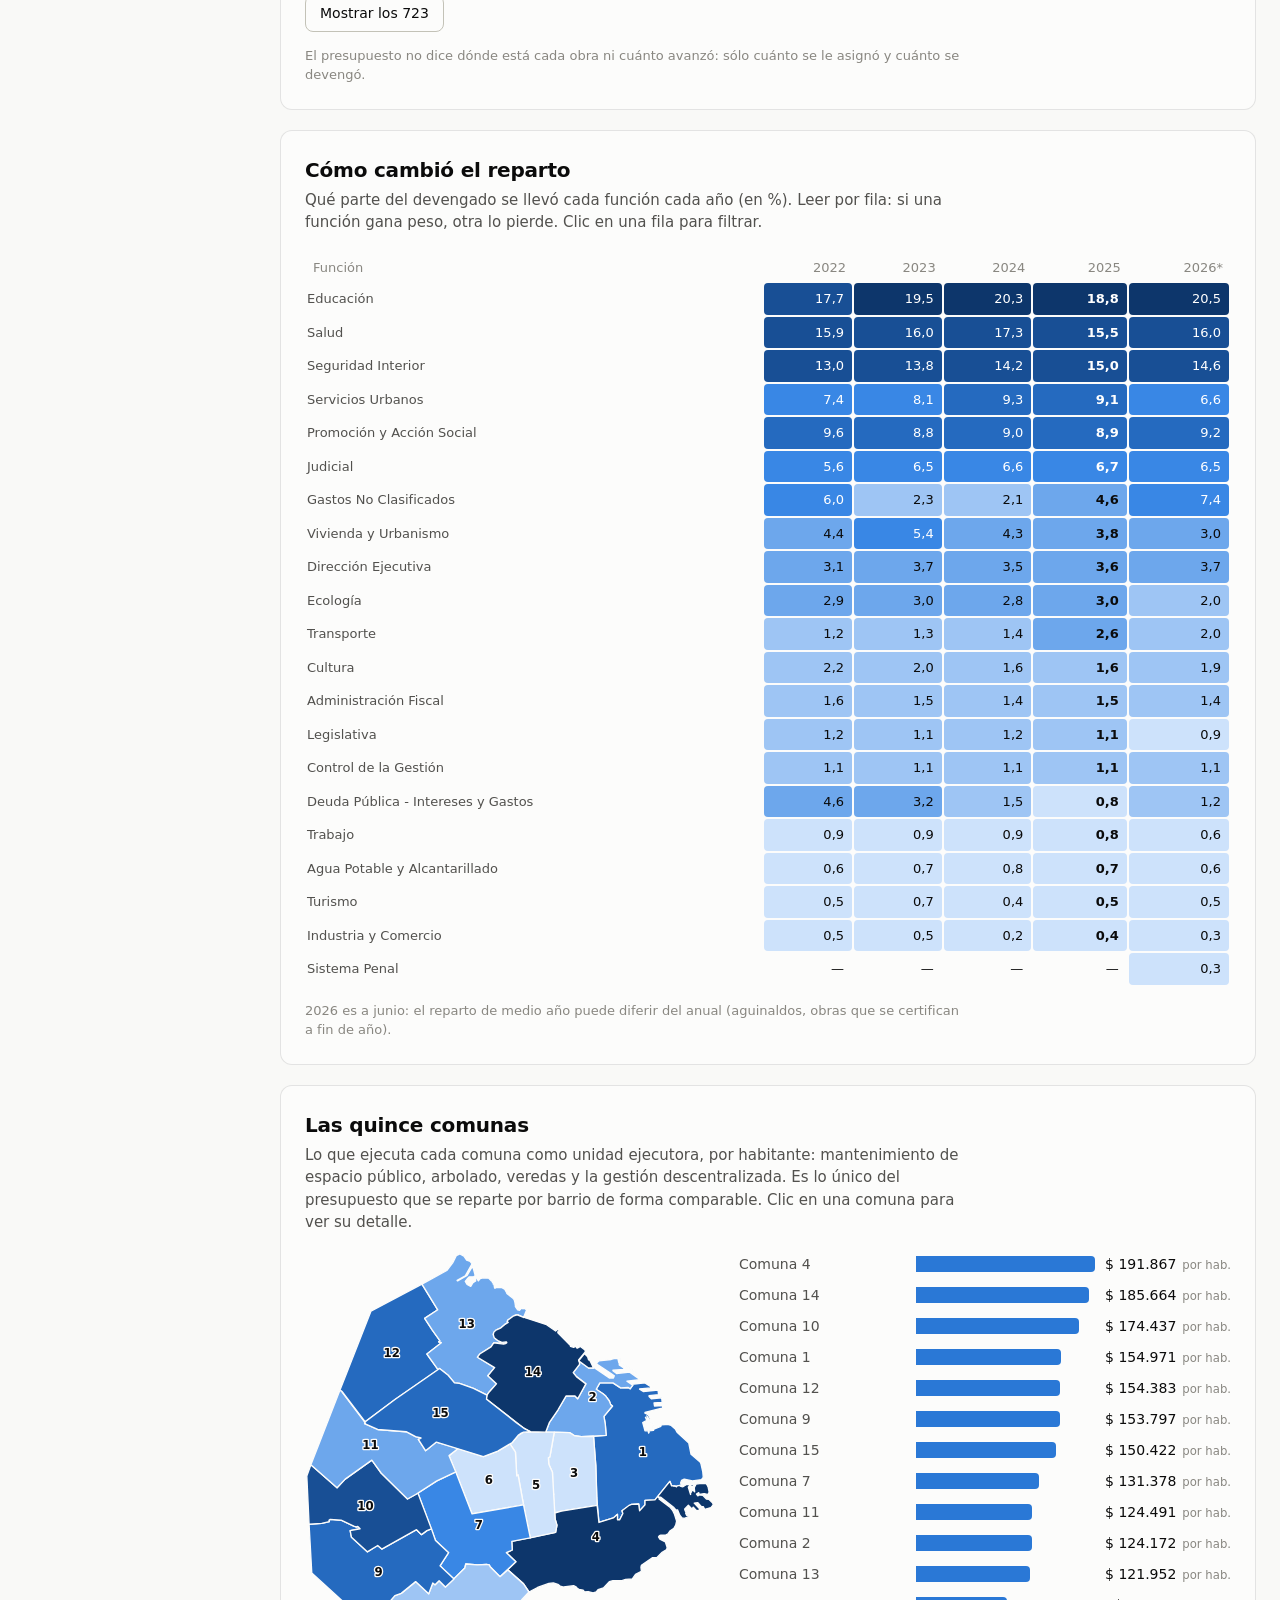
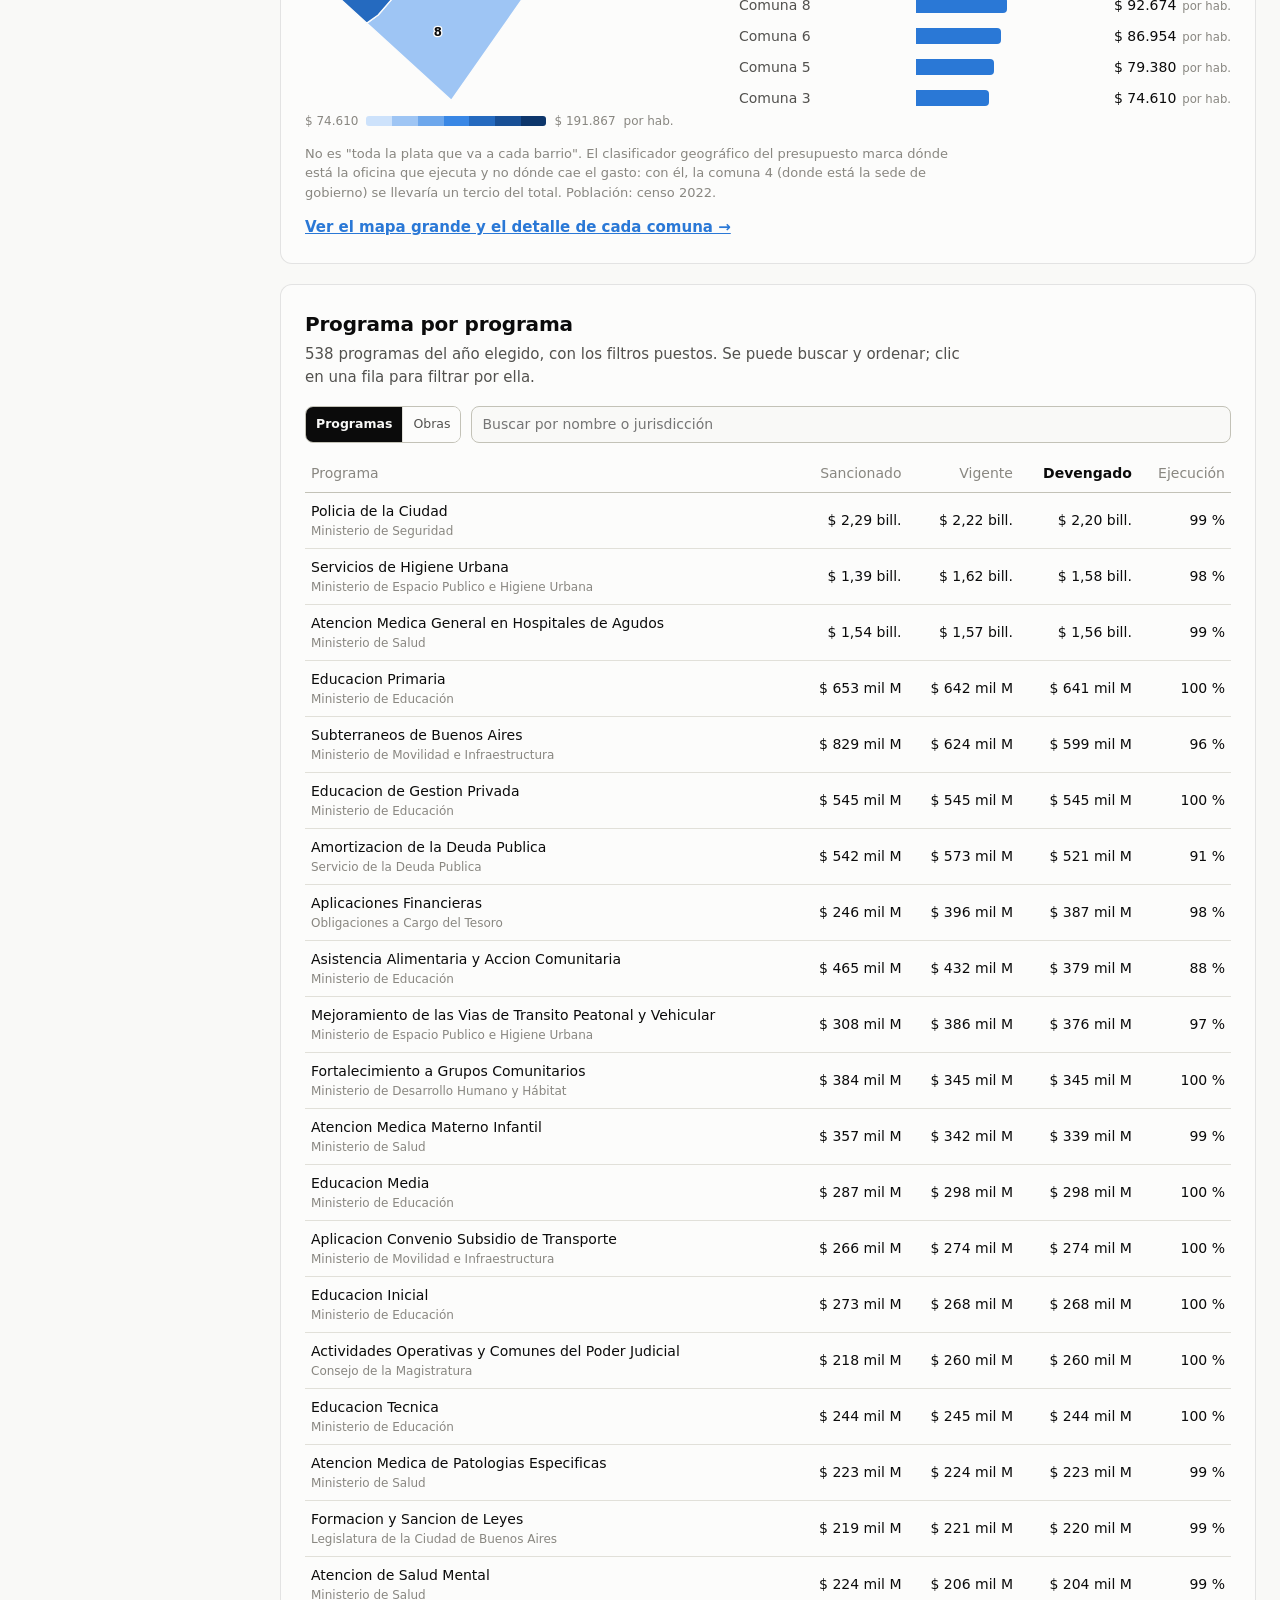
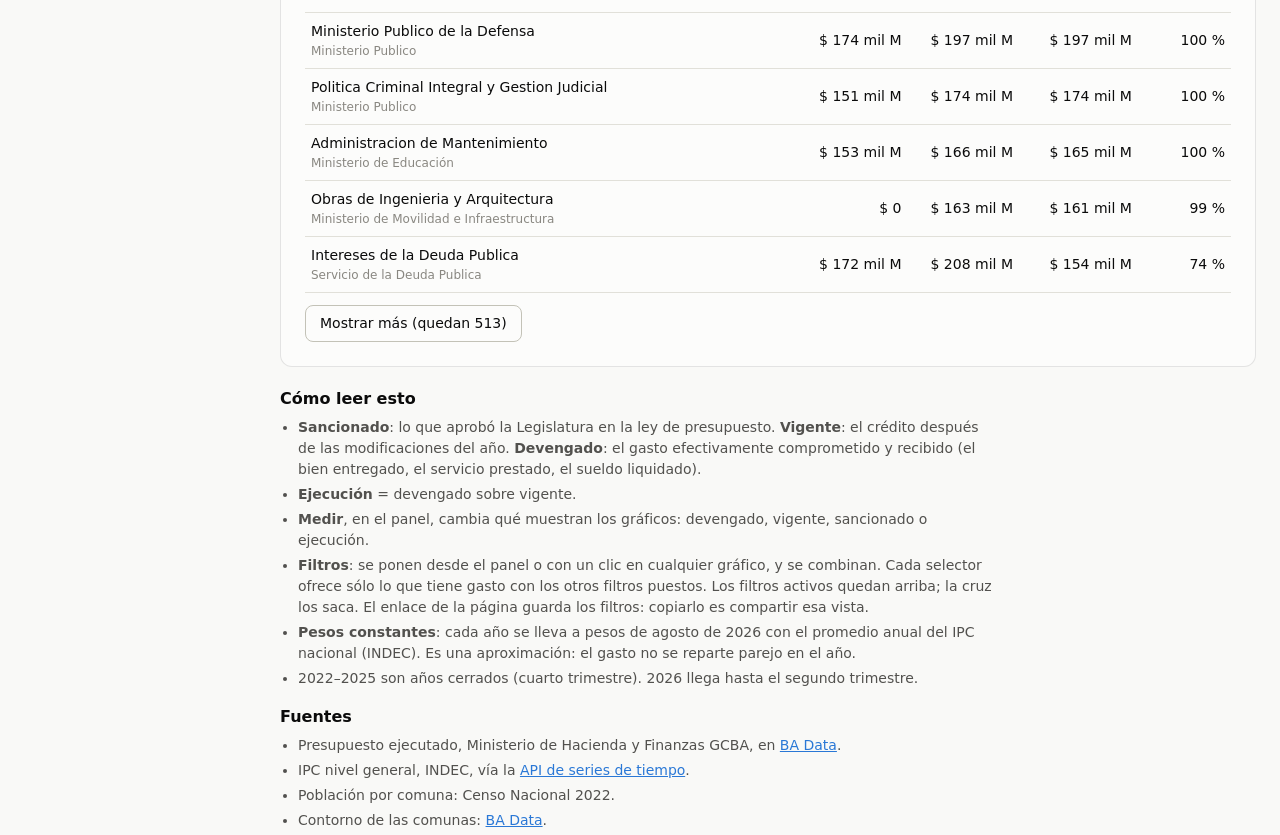
==== commit d56780fe: "Filtros combinables y graficos que filtran, con obra publica La web ya no recibe agregados armados: " ====
--- a/web/index.html
+++ b/web/index.html
@@ -11,13 +11,34 @@
 <div class="app">
 <aside class="lateral" id="lateral">
   <div class="marca"><a href="index.html" data-pagina>Presupuesto de la Ciudad</a><small>Buenos Aires · 2022–2026</small></div>
-  <button class="menu" id="menu" type="button" aria-expanded="false" aria-controls="secciones">Secciones</button>
+  <button class="menu" id="menu" type="button" aria-expanded="false" aria-controls="secciones">Filtros y secciones</button>
+  <div class="controles">
+    <div class="grupo"><span id="lab-anio">Año</span><div class="seg" id="anios" role="group" aria-labelledby="lab-anio"></div></div>
+    <div class="grupo"><span id="lab-pesos">Pesos</span>
+      <div class="seg" role="group" aria-labelledby="lab-pesos">
+        <button type="button" data-pesos="real" aria-pressed="true">Constantes</button>
+        <button type="button" data-pesos="nominal" aria-pressed="false">Corrientes</button>
+      </div>
+    </div>
+    <div class="grupo"><label for="medida">Medir</label><select id="medida"></select></div>
+  </div>
+  <div class="filtros-lat">
+    <div class="tit">Filtros</div>
+    <div class="grupo"><label for="f-jur">Jurisdicción</label><select id="f-jur"></select></div>
+    <div class="grupo"><label for="f-prog">Programa</label><select id="f-prog"></select></div>
+    <div class="grupo"><label for="f-obra">Obra</label><select id="f-obra"></select></div>
+    <div class="grupo"><label for="f-fun">Finalidad y función</label><select id="f-fun"></select></div>
+    <div class="grupo"><label for="f-inc">Objeto del gasto</label><select id="f-inc"></select></div>
+    <div class="grupo"><label for="f-fte">Fuente de financiamiento</label><select id="f-fte"></select></div>
+  </div>
   <nav id="secciones" aria-label="Secciones">
     <div class="tit">Monitor</div>
     <a class="pagina" href="#resumen" aria-current="page">Todo el presupuesto</a>
     <a class="sub" href="#serie-s">Año por año</a>
     <a class="sub" href="#en-que">En qué se gasta</a>
-    <a class="sub" href="#quien">Quién y cómo</a>
+    <a class="sub" href="#quien">Quién lo gasta</a>
+    <a class="sub" href="#como">Cómo y con qué plata</a>
+    <a class="sub" href="#obras">Obra pública</a>
     <a class="sub" href="#reparto">Cómo cambió el reparto</a>
     <a class="sub" href="#comunas-s">Las comunas</a>
     <a class="sub" href="#programas">Programa por programa</a>
@@ -26,16 +47,7 @@
     <a class="pagina" href="comunas.html" data-pagina>Mapa de las comunas</a>
     <a class="sub" href="comunas.html#tabla" data-pagina>Las quince en una tabla</a>
   </nav>
-  <div class="controles">
-    <div class="grupo"><span id="lab-anio">Año</span><div class="seg" id="anios" role="group" aria-labelledby="lab-anio"></div></div>
-    <div class="grupo"><span id="lab-pesos">Pesos</span>
-      <div class="seg" role="group" aria-labelledby="lab-pesos">
-        <button type="button" data-pesos="real" aria-pressed="true">Constantes</button>
-        <button type="button" data-pesos="nominal" aria-pressed="false">Corrientes</button>
-      </div>
-    </div>
-    <button class="tema" id="tema" type="button">Tema: auto</button>
-  </div>
+  <button class="tema" id="tema" type="button">Tema: auto</button>
 </aside>
 
 <div class="contenido">
@@ -43,45 +55,63 @@
   <div class="eyebrow">Ciudad Autónoma de Buenos Aires · 2022–2026</div>
   <h1>El presupuesto de la Ciudad</h1>
   <p class="lead">Cuánto gasta el Gobierno porteño, en qué, quién lo gasta y cómo. Los montos están en
-    <strong id="lead-pesos">pesos de agosto de 2026</strong>, así los años se pueden comparar entre sí.</p>
+    <strong class="lead-pesos"></strong>. Cada gráfico es un filtro: clic en una barra y toda la página se recorta a eso.</p>
 </header>
 
 <main class="wrap">
+  <div class="activos" id="activos" aria-live="polite"></div>
   <div class="kpis" id="kpis"></div>
   <div class="aviso" id="aviso-2026">2026 está a mitad de camino: el archivo publicado llega a junio. El devengado es lo gastado
     hasta ahí y la ejecución no se compara con la de un año cerrado.</div>
 
   <section class="card" id="serie-s">
-    <h2>Cuánto gasta la Ciudad, año por año</h2>
+    <h2>Año por año</h2>
     <p class="bajada" id="bajada-serie"></p>
     <div id="serie"></div>
   </section>
 
   <section class="card" id="en-que">
     <h2>En qué se gasta</h2>
-    <p class="bajada">Clasificación por finalidad y función: para qué es cada peso, sin importar qué ministerio lo
-      maneja. Es la forma más estable de comparar años, porque no depende del organigrama.</p>
-    <div class="barras" id="funciones"></div>
-  </section>
-
-  <div class="dos" id="quien">
+    <p class="bajada">Por finalidad y función: para qué es cada peso, sin importar qué ministerio lo maneja. Clic en una
+      finalidad para ver sus funciones.</p>
+    <div id="g-enque"></div>
+  </section>
+
+  <section class="card" id="quien">
+    <h2>Quién lo gasta</h2>
+    <p class="bajada">Por jurisdicción. Clic para bajar a sus programas y, dentro de cada programa, a sus obras. Ojo al
+      comparar años: en 2024 Seguridad se separó de Justicia y se creó Movilidad e Infraestructura.</p>
+    <div id="g-quien"></div>
+  </section>
+
+  <div class="dos" id="como">
     <section class="card">
-      <h2>Quién lo gasta</h2>
-      <p class="bajada">Por jurisdicción. Ojo al comparar años: en 2024 Seguridad se separó de Justicia y se creó
-        Movilidad e Infraestructura.</p>
-      <div class="barras" id="jurisdicciones"></div>
+      <h2>Cómo se gasta</h2>
+      <p class="bajada">Por objeto del gasto: sueldos, compras, servicios contratados, obras y transferencias. Clic para
+        ver las partidas.</p>
+      <div id="g-como"></div>
     </section>
     <section class="card">
-      <h2>Cómo se gasta</h2>
-      <p class="bajada">Por objeto del gasto: sueldos, compras, servicios contratados, obras y transferencias.</p>
-      <div class="barras" id="incisos"></div>
+      <h2>Con qué plata</h2>
+      <p class="bajada">Por fuente de financiamiento: recursos propios de la Ciudad, crédito, fondos con destino
+        específico.</p>
+      <div id="g-fuente"></div>
     </section>
   </div>
 
+  <section class="card" id="obras">
+    <h2>Obra pública</h2>
+    <p class="bajada">Lo que el presupuesto registra como obra. No es sólo construcción: también hay contratos grandes de
+      mantenimiento (veredas, arbolado, alumbrado, escuelas). Clic en una obra para filtrar toda la página.</p>
+    <div class="obra-kpis" id="obra-kpis"></div>
+    <div id="g-obras"></div>
+    <p class="nota">El presupuesto no dice dónde está cada obra ni cuánto avanzó: sólo cuánto se le asignó y cuánto se
+      devengó.</p>
+  </section>
+
   <section class="card" id="reparto">
     <h2>Cómo cambió el reparto</h2>
-    <p class="bajada">Qué parte del gasto devengado se llevó cada función cada año. Leer por fila: si una función gana
-      peso, otra lo pierde.</p>
+    <p class="bajada" id="bajada-calor"></p>
     <div class="tabla-scroll"><table class="calor" id="calor"></table></div>
     <p class="nota">2026 es a junio: el reparto de medio año puede diferir del anual (aguinaldos, obras que se certifican
       a fin de año).</p>
@@ -89,10 +119,9 @@
 
   <section class="card" id="comunas-s">
     <h2>Las quince comunas</h2>
-    <p class="bajada">Gasto por habitante de cada comuna como unidad ejecutora: mantenimiento de espacio público,
+    <p class="bajada">Lo que ejecuta cada comuna como unidad ejecutora, por habitante: mantenimiento de espacio público,
       arbolado, veredas y la gestión descentralizada. Es lo único del presupuesto que se reparte por barrio de forma
-      comparable. El mapa pinta lo mismo; la leyenda, debajo, va de la comuna que menos gasta a la que más. Clic en una
-      comuna para ver su detalle.</p>
+      comparable. Clic en una comuna para ver su detalle.</p>
     <div class="mapa-barras">
       <figure class="mapa">
         <div id="mapa"></div>
@@ -108,19 +137,23 @@
 
   <section class="card" id="programas">
     <h2>Programa por programa</h2>
-    <p class="bajada">Los <span id="n-prog"></span> programas presupuestarios del año elegido. Se puede buscar y ordenar.</p>
+    <p class="bajada"><span id="n-prog"></span> del año elegido, con los filtros puestos. Se puede buscar y ordenar; clic
+      en una fila para filtrar por ella.</p>
     <div class="herr">
-      <input type="search" id="buscar" placeholder="Buscar programa o jurisdicción" aria-label="Buscar programa o jurisdicción">
-      <select id="filtro-jur" aria-label="Jurisdicción"></select>
+      <div class="seg chico" role="group" aria-label="Ver">
+        <button type="button" data-tabla="prog" aria-pressed="true">Programas</button>
+        <button type="button" data-tabla="obra" aria-pressed="false">Obras</button>
+      </div>
+      <input type="search" id="buscar" placeholder="Buscar por nombre o jurisdicción" aria-label="Buscar por nombre o jurisdicción">
     </div>
     <div class="tabla-scroll">
       <table class="prog">
         <thead><tr>
-          <th data-k="prog_desc"><button>Programa</button></th>
-          <th data-k="sancionado"><button>Sancionado</button></th>
-          <th data-k="vigente"><button>Vigente</button></th>
-          <th data-k="devengado"><button>Devengado</button></th>
-          <th data-k="ejec"><button>Ejecución</button></th>
+          <th data-k="nombre"><button type="button" id="th-nombre">Programa</button></th>
+          <th data-k="s"><button type="button">Sancionado</button></th>
+          <th data-k="v"><button type="button">Vigente</button></th>
+          <th data-k="d"><button type="button">Devengado</button></th>
+          <th data-k="ejec"><button type="button">Ejecución</button></th>
         </tr></thead>
         <tbody id="tbody"></tbody>
       </table>
@@ -136,6 +169,10 @@
       crédito después de las modificaciones del año. <strong>Devengado</strong>: el gasto efectivamente comprometido y
       recibido (el bien entregado, el servicio prestado, el sueldo liquidado).</li>
     <li><strong>Ejecución</strong> = devengado sobre vigente.</li>
+    <li><strong>Medir</strong>, en el panel, cambia qué muestran los gráficos: devengado, vigente, sancionado o ejecución.</li>
+    <li><strong>Filtros</strong>: se ponen desde el panel o con un clic en cualquier gráfico, y se combinan. Cada selector
+      ofrece sólo lo que tiene gasto con los otros filtros puestos. Los filtros activos quedan arriba; la cruz los saca.
+      El enlace de la página guarda los filtros: copiarlo es compartir esa vista.</li>
     <li><strong>Pesos constantes</strong>: cada año se lleva a pesos de <span id="pie-pesos"></span> con el promedio
       anual del IPC nacional (INDEC). Es una aproximación: el gasto no se reparte parejo en el año.</li>
     <li>2022–2025 son años cerrados (cuarto trimestre). 2026 llega hasta el segundo trimestre.</li>
@@ -155,35 +192,37 @@
 <div class="tip" id="tip" role="tooltip"></div>
 
 <script src="datos.js"></script>
+<script src="hechos.js"></script>
 <script src="comun.js"></script>
 <script>
 (() => {
-  const { D, ANIOS, st, nf, plata, pct, m, titulo, pesosDe, el, conTip, filasMontos } = P;
-  Object.assign(st, { sort: { k: "devengado", dir: -1 }, q: "", jur: "", limite: 25 });
+  const { D, DIM, dims, ANIOS, GEO, st, nf, plata, pct, f, pesosDe, el, svgEl, parcial, conTip, alActivar,
+          filasMontos, sumar, total, valor, fmt, esEjec, fijar, quitar, MEDIDAS } = P;
+  const hayFiltros = () => Object.keys(st.f).length > 0;
+  const nombreMedida = () => MEDIDAS[st.medida].nombre;
 
   // ---------- tarjetas ----------
   function kpis() {
-    const t = D.totales.find(r => r.anio === st.anio);
-    const prev = D.totales.find(r => r.anio === st.anio - 1);
+    const t = total(), prev = ANIOS.includes(st.anio - 1) ? total(st.anio - 1) : null;
     const box = document.getElementById("kpis");
     box.replaceChildren();
-    const tarjeta = (cls, lab, val, sub, subCls) => {
+    const tarjeta = (cls, lab, val, sub) => {
       const k = el("div", "kpi " + cls); k.append(el("div", "lab", lab), el("div", "val", val));
-      if (sub) k.append(el("div", "sub " + (subCls || ""), sub));
+      if (sub) k.append(el("div", "sub", sub));
       box.append(k);
     };
-    const parcial = D.corte[st.anio] !== "anual";
-    let sub = null, subCls = "";
-    if (!parcial && prev) {
-      const v = (t.devengado * D.factor[t.anio]) / (prev.devengado * D.factor[prev.anio]) - 1;
-      sub = (v >= 0 ? "▲ " : "▼ ") + pct(Math.abs(v)) + " real contra " + prev.anio;
-    } else if (parcial) sub = "acumulado a junio";
-    tarjeta("hero", "Gasto devengado " + st.anio, plata(m(t)), sub, subCls);
-    tarjeta("", "Crédito vigente", plata(m(t, "vigente"), true), parcial ? "a junio" : "al cierre");
-    tarjeta("", "Sancionado por ley", plata(m(t, "sancionado"), true),
-      "el vigente lo supera en " + pct(t.vigente / t.sancionado - 1, 0));
-    tarjeta("", "Ejecución", pct(t.devengado / t.vigente), "devengado sobre vigente");
-    document.getElementById("aviso-2026").classList.toggle("on", parcial);
+    const par = parcial(st.anio), con = hayFiltros() ? " · con los filtros" : "";
+    let sub = null;
+    if (!par && prev && prev.d > 0) {
+      const v = (t.d * D.factor[st.anio]) / (prev.d * D.factor[st.anio - 1]) - 1;
+      sub = (v >= 0 ? "▲ " : "▼ ") + pct(Math.abs(v)) + " real contra " + (st.anio - 1);
+    } else if (par) sub = "acumulado a junio";
+    tarjeta("hero", "Gasto devengado " + st.anio + con, plata(t.d * f(st.anio), t.d * f(st.anio) < 1e12), sub);
+    tarjeta("", "Crédito vigente", plata(t.v * f(st.anio), true), par ? "a junio" : "al cierre");
+    tarjeta("", "Sancionado por ley", plata(t.s * f(st.anio), true),
+      t.s > 0 ? (t.v >= t.s ? "el vigente lo supera en " + pct(t.v / t.s - 1, 0) : "el vigente queda " + pct(1 - t.v / t.s, 0) + " abajo")
+              : "sin crédito sancionado");
+    tarjeta("", "Ejecución", pct(t.d / t.v), "devengado sobre vigente");
   }
 
   // ---------- serie por año (columnas SVG) ----------
@@ -191,186 +230,190 @@
     const box = document.getElementById("serie");
     const W = Math.max(300, box.clientWidth || 1000), H = W < 600 ? 240 : 280, ml = 4, mr = W < 600 ? 4 : 8, mt = 34, mb = 30;
     const chico = W < 600;
-    const vals = D.totales.map(r => ({ r, v: m(r) }));
-    const max = Math.max(...vals.map(x => x.v), ...D.totales.map(r => m(r, "vigente")));
+    const vals = ANIOS.map(a => { const o = total(a); return { a, o, v: valor(o, a) }; });
+    const vig = a => total(a).v * f(a);
+    const conVig = st.medida === "devengado";
+    const max = Math.max(...vals.map(x => isFinite(x.v) ? x.v : 0), ...(conVig ? ANIOS.filter(parcial).map(vig) : []), 1e-9);
     const paso = (W - ml - mr) / vals.length, bw = Math.min(56, paso * 0.5);
     const y = v => mt + (H - mt - mb) * (1 - v / max);
-    const NS = "http://www.w3.org/2000/svg";
-    const s = document.createElementNS(NS, "svg");
-    s.setAttribute("viewBox", `0 0 ${W} ${H}`); s.setAttribute("class", "col-chart");
-    s.setAttribute("role", "img");
-    s.setAttribute("aria-label", "Gasto devengado por año: " + vals.map(x => x.r.anio + " " + plata(x.v)).join("; "));
-    const nodo = (t, a, txt) => { const n = document.createElementNS(NS, t); for (const k in a) n.setAttribute(k, a[k]); if (txt != null) n.textContent = txt; s.append(n); return n; };
+    const s = svgEl("svg", { viewBox: `0 0 ${W} ${H}`, class: "col-chart", role: "img",
+      "aria-label": nombreMedida() + " por año: " + vals.map(x => x.a + " " + fmt(x.v)).join("; ") });
+    const nodo = (t, a, txt) => s.appendChild(svgEl(t, a, txt));
     const defs = nodo("defs", {});
-    const pat = document.createElementNS(NS, "pattern");
-    for (const [k, v] of Object.entries({ id: "rayas", width: 6, height: 6, patternUnits: "userSpaceOnUse", patternTransform: "rotate(45)" })) pat.setAttribute(k, v);
-    const pr = document.createElementNS(NS, "rect"); pr.setAttribute("width", 6); pr.setAttribute("height", 6); pr.setAttribute("fill", "var(--accent-soft)");
-    const pl = document.createElementNS(NS, "line"); for (const [k, v] of Object.entries({ x1: 0, y1: 0, x2: 0, y2: 6, stroke: "var(--hatch)", "stroke-width": 3 })) pl.setAttribute(k, v);
-    pat.append(pr, pl); defs.append(pat);
+    const pat = svgEl("pattern", { id: "rayas", width: 6, height: 6, patternUnits: "userSpaceOnUse", patternTransform: "rotate(45)" });
+    pat.append(svgEl("rect", { width: 6, height: 6, fill: "var(--accent-soft)" }), svgEl("line", { x1: 0, y1: 0, x2: 0, y2: 6, stroke: "var(--hatch)", "stroke-width": 3 }));
+    defs.append(pat);
     nodo("line", { x1: ml, x2: W - mr, y1: H - mb, y2: H - mb, stroke: "var(--axis)", "stroke-width": 1 });
-    vals.forEach(({ r, v }, i) => {
-      const cx = ml + paso * (i + 0.5), x = cx - bw / 2, top = y(v), h = H - mb - top;
-      const parcial = D.corte[r.anio] !== "anual", sel = r.anio === st.anio;
-      const fill = parcial ? "url(#rayas)" : sel ? "var(--accent)" : "var(--mute-bar)";
+    vals.forEach(({ a, o, v }, i) => {
+      const cx = ml + paso * (i + 0.5), x = cx - bw / 2, vv = isFinite(v) ? v : 0, top = y(vv), h = H - mb - top;
+      const par = parcial(a), sel = a === st.anio;
+      const fill = par ? "url(#rayas)" : sel ? "var(--accent)" : "var(--mute-bar)";
       const rad = Math.min(4, h / 2);
-      nodo("path", { d: `M${x},${H - mb} V${top + rad} Q${x},${top} ${x + rad},${top} H${x + bw - rad} Q${x + bw},${top} ${x + bw},${top + rad} V${H - mb} Z`, fill });
-      if (parcial) { // el crédito vigente como techo de referencia del año en curso
-        const yv = y(m(r, "vigente"));
+      if (h > 0) nodo("path", { d: `M${x},${H - mb} V${top + rad} Q${x},${top} ${x + rad},${top} H${x + bw - rad} Q${x + bw},${top} ${x + bw},${top + rad} V${H - mb} Z`, fill });
+      if (par && conVig && vig(a) > 0) { // el crédito vigente como techo de referencia del año en curso
+        const yv = y(vig(a));
         nodo("line", { x1: x - 6, x2: x + bw + 6, y1: yv, y2: yv, stroke: "var(--ink-2)", "stroke-width": 1.5 });
-        nodo("text", { x: chico ? x + bw + 6 : x + bw + 10, y: yv - (chico ? 6 : -4), "font-size": 12, fill: "var(--muted)", "text-anchor": chico ? "end" : "start" },
-          chico ? "vigente" : "vigente " + plata(m(r, "vigente"), true));
+        nodo("text", { x: x + bw + 6, y: yv - 6, "font-size": 12, fill: "var(--muted)", "text-anchor": "end" },
+          chico ? "vigente" : "vigente " + plata(vig(a), true));
       }
       nodo("text", { x: cx, y: top - 8, "text-anchor": "middle", "font-size": chico ? 11 : 14, "font-weight": sel ? 600 : 400,
-                     fill: sel ? "var(--ink)" : "var(--ink-2)" }, plata(v, true));
+                     fill: sel ? "var(--ink)" : "var(--ink-2)" }, fmt(v, true));
       nodo("text", { x: cx, y: H - mb + 20, "text-anchor": "middle", "font-size": 13, fill: sel ? "var(--ink)" : "var(--muted)",
-                     "font-weight": sel ? 600 : 400 }, r.anio + (parcial ? "*" : ""));
+                     "font-weight": sel ? 600 : 400 }, a + (par ? "*" : ""));
       const hit = nodo("rect", { x: cx - paso / 2, y: mt - 20, width: paso, height: H - mt + 20, fill: "transparent", style: "cursor:pointer" });
-      conTip(hit, () => r.anio + (parcial ? " · a junio" : ""), () => filasMontos(r));
-      hit.addEventListener("click", () => { st.anio = r.anio; P.cambiar(); });
-      hit.addEventListener("keydown", e => { if (e.key === "Enter" || e.key === " ") { e.preventDefault(); st.anio = r.anio; P.cambiar(); } });
+      conTip(hit, () => a + (par ? " · a junio" : ""), () => filasMontos(o, a), "Clic para ver ese año");
+      alActivar(hit, () => { st.anio = a; P.cambiar(); });
     });
     box.replaceChildren(s);
-    document.getElementById("bajada-serie").textContent = st.pesos === "real"
-      ? `Gasto devengado en pesos de ${pesosDe}. La columna rayada es 2026, gastado hasta junio; la línea marca su crédito vigente. Clic en un año para verlo en detalle.`
-      : "Gasto devengado en pesos de cada año. Con la inflación de estos años, la escalera sale casi toda de precios, no de más gasto: para comparar años usá pesos constantes.";
-  }
-
-  // ---------- barras horizontales ----------
-  function barras(id, filas, etiqueta, extra) {
-    const box = document.getElementById(id);
-    const tot = filas.reduce((s, r) => s + r.devengado, 0);
-    const orden = [...filas].sort((a, b) => b.devengado - a.devengado);
-    const max = orden.length ? m(orden[0]) : 1;
+    document.getElementById("bajada-serie").textContent =
+      esEjec() ? "Ejecución de cada año: devengado sobre crédito vigente. 2026, rayado, va a junio. Clic en un año para verlo en detalle."
+      : st.pesos === "real"
+      ? `${nombreMedida()} en pesos de ${pesosDe}${hayFiltros() ? ", con los filtros puestos" : ""}. La columna rayada es 2026, hasta junio${conVig ? "; la línea marca su crédito vigente" : ""}. Clic en un año para verlo en detalle.`
+      : "En pesos de cada año. Con la inflación de estos años, la escalera sale casi toda de precios, no de más gasto: para comparar años usá pesos constantes.";
+  }
+
+  // ---------- obra pública ----------
+  const CONSTR = dims.ppal.findIndex(p => /^construcciones$/i.test(p[1].trim()));
+  function obras() {
+    const box = document.getElementById("obra-kpis");
+    const conObra = sumar({ excluir: ["obra"], filtro: k => P.COL.obra[k] >= 0 }).get(0) || { s: 0, v: 0, d: 0 };
+    const n = [...sumar({ por: "obra", excluir: ["obra"] })].filter(([i, o]) => i >= 0 && (o.d > 0 || o.v > 0)).length;
+    const cons = sumar({ excluir: ["obra"], filtro: k => P.COL.ppal[k] === CONSTR }).get(0) || { d: 0 };
+    const t = total(st.anio, ["obra"]);
     box.replaceChildren();
-    for (const r of orden) {
-      const fila = el("div", "fila");
-      const et = el("div", "et", etiqueta(r)); et.title = etiqueta(r);
-      const pista = el("div", "pista"), barra = el("div", "barra");
-      barra.style.width = Math.max(0.3, 100 * m(r) / max) + "%";
-      pista.append(barra);
-      const num = el("div", "num", plata(m(r), true)); num.append(el("small", null, pct(r.devengado / tot)));
-      fila.append(et, pista, num);
-      conTip(fila, () => etiqueta(r) + " · " + r.anio, () => [...filasMontos(r), ["del total", pct(r.devengado / tot)], ...(extra ? extra(r) : [])]);
-      box.append(fila);
-    }
-  }
-  const delAnio = arr => arr.filter(r => r.anio === st.anio && r.devengado > 0);
-
-  // ---------- mapa de calor ----------
+    const mini = (lab, val, sub) => { const k = el("div", "kpi"); k.append(el("div", "lab", lab), el("div", "val", val)); if (sub) k.append(el("div", "sub", sub)); box.append(k); };
+    mini("Obras con gasto en " + st.anio, nf(n), hayFiltros() ? "con los filtros" : null);
+    mini("Devengado en obras", plata(conObra.d * f(st.anio), true), t.d ? pct(conObra.d / t.d) + " del devengado" : null);
+    mini("Partida construcciones", plata(cons.d * f(st.anio), true), "sólo lo que es construir");
+    P.jerarquia("g-obras", ["obra"], { max: 15 });
+  }
+
+  // ---------- reparto por función, año por año ----------
   function calor() {
     const t = document.getElementById("calor");
-    const key = r => r.fin + "|" + r.fun;
-    const tot = Object.fromEntries(D.totales.map(r => [r.anio, r.devengado]));
-    const filas = {};
-    for (const r of D.funciones) {
-      const k = key(r);
-      (filas[k] ||= { nombre: titulo(r.fun_desc), fin: r.fin, v: {} }).v[r.anio] = r.devengado / tot[r.anio];
+    const filas = new Map();
+    for (const a of ANIOS) {
+      const vt = valor(total(a, ["fin", "fun"]), a);
+      for (const [i, o] of sumar({ anio: a, por: "fun", excluir: ["fin", "fun"] })) {
+        if (!(esEjec() ? o.v > 0 : valor(o, a) > 0)) continue;
+        const v = esEjec() ? o.d / o.v : valor(o, a) / vt;
+        if (!filas.has(i)) filas.set(i, {});
+        filas.get(i)[a] = v;
+      }
     }
-    const lista = Object.values(filas).sort((a, b) => (b.v[st.anio] || 0) - (a.v[st.anio] || 0));
-    const maxv = Math.max(...lista.flatMap(f => Object.values(f.v)));
+    const lista = [...filas].sort((a, b) => (b[1][st.anio] || 0) - (a[1][st.anio] || 0));
+    const maxv = Math.max(...lista.flatMap(([, v]) => Object.values(v)), 1e-9);
     const hd = el("tr"); hd.append(el("th", null, "Función"));
-    for (const a of ANIOS) hd.append(el("th", null, a + (D.corte[a] !== "anual" ? "*" : "")));
+    for (const a of ANIOS) hd.append(el("th", null, a + (parcial(a) ? "*" : "")));
     t.replaceChildren(hd);
-    for (const f of lista) {
-      const tr = el("tr"); tr.append(el("td", null, f.nombre));
+    for (const [i, v] of lista) {
+      const tr = el("tr", "clic" + (st.f.fun === i ? " elegida" : ""));
+      tr.append(el("td", null, DIM.fun.et(i)));
       for (const a of ANIOS) {
-        const v = f.v[a];
-        const td = el("td", null, v == null ? "—" : nf(100 * v, 1));
-        if (v != null) {
+        const x = v[a];
+        const td = el("td", null, x == null ? "—" : nf(100 * x, esEjec() ? 0 : 1));
+        if (x != null) {
           // escala de raíz: las funciones chicas (turismo, trabajo) no quedan todas iguales
-          const paso = Math.min(7, Math.round(7 * Math.sqrt(v / maxv)));
+          const paso = Math.max(0, Math.min(7, Math.round(7 * (esEjec() ? Math.min(1, x) : Math.sqrt(x / maxv)))));
           td.style.background = `var(--seq-${paso})`;
           td.style.color = paso >= 4 ? "#ffffff" : "var(--ink)";
           if (a === st.anio) td.style.fontWeight = 600;
         }
         tr.append(td);
       }
+      tr.tabIndex = 0;
+      alActivar(tr, () => { if (st.f.fun === i) quitar("fin"); else fijar("fun", i); P.cambiar(); });
       t.append(tr);
     }
+    document.getElementById("bajada-calor").textContent = esEjec()
+      ? "Ejecución de cada función, año por año (en %). Clic en una fila para filtrar por esa función."
+      : `Qué parte del ${nombreMedida().toLowerCase()} se llevó cada función cada año (en %). Leer por fila: si una función gana peso, otra lo pierde. Clic en una fila para filtrar.`;
   }
 
   // ---------- comunas ----------
   function comunas() {
-    const filas = delAnio(D.comunas);
+    const g = P.comunas();
     const box = document.getElementById("comunas");
-    const ph = r => m(r) / r.poblacion;
-    const orden = [...filas].sort((a, b) => ph(b) - ph(a));
-    const max = ph(orden[0]);
-    const tituloC = r => "Comuna " + r.comuna + " · " + r.anio;
-    const filasC = r => [
-      ["por habitante", "$ " + nf(ph(r))], ["devengado", plata(m(r))], ["ejecución", pct(r.devengado / r.vigente)],
-      ["habitantes (2022)", nf(r.poblacion)]];
-    const porN = Object.fromEntries(filas.map(r => [r.comuna, r]));
-    // la barra y la comuna del mapa se marcan juntas al pasar por cualquiera de las dos
+    const pob = n => GEO[n].poblacion;
+    const val = (n, o) => esEjec() ? (o.v ? o.d / o.v : NaN) : valor(o) / pob(n);
+    const fmtC = v => esEjec() ? pct(v, 0) : "$ " + nf(v);
+    const filas = [...g].map(([n, o]) => ({ n, o, v: val(n, o) })).filter(x => isFinite(x.v) && (esEjec() ? x.o.v > 0 : x.v > 0)).sort((a, b) => b.v - a.v);
+    box.replaceChildren();
+    if (!filas.length) {
+      box.append(el("p", "vacio", "Las comunas no ejecutan gasto con estos filtros."));
+      document.getElementById("mapa").replaceChildren(); document.getElementById("leyenda-mapa").replaceChildren();
+      return;
+    }
+    const max = filas[0].v, porN = Object.fromEntries(filas.map(x => [x.n, x]));
     const marcar = (n, on) => document.querySelectorAll(`[data-comuna="${n}"]`).forEach(e => e.classList.toggle("activa", on));
-    const enlazar = (nodo, r) => {
-      nodo.dataset.comuna = r.comuna;
-      conTip(nodo, () => tituloC(r), () => filasC(r));
+    const ir = n => { location.href = `comunas.html${location.search}#c=${n}`; };
+    const enlazar = (nodo, x) => {
+      nodo.dataset.comuna = x.n;
+      conTip(nodo, () => "Comuna " + x.n + " · " + st.anio, () => [
+        [esEjec() ? "ejecución" : nombreMedida().toLowerCase() + " por habitante", fmtC(x.v)], ...filasMontos(x.o),
+        ["habitantes (2022)", nf(pob(x.n))]], "Clic para ver su detalle");
       for (const [ev, on] of [["pointerenter", true], ["focus", true], ["pointerleave", false], ["blur", false]])
-        nodo.addEventListener(ev, () => marcar(r.comuna, on));
+        nodo.addEventListener(ev, () => marcar(x.n, on));
+      alActivar(nodo, () => ir(x.n));
     };
-    box.replaceChildren();
-    for (const r of orden) {
-      const fila = el("div", "fila");
+    for (const x of filas) {
+      const fila = el("div", "fila clic");
       const pista = el("div", "pista"), barra = el("div", "barra");
-      barra.style.width = 100 * ph(r) / max + "%"; pista.append(barra);
-      const num = el("div", "num", "$ " + nf(ph(r))); num.append(el("small", null, "por hab."));
-      fila.append(el("div", "et", "Comuna " + r.comuna), pista, num);
-      enlazar(fila, r);
+      barra.style.width = 100 * x.v / max + "%"; pista.append(barra);
+      const num = el("div", "num", fmtC(x.v)); if (!esEjec()) num.append(el("small", null, "por hab."));
+      fila.append(el("div", "et", "Comuna " + x.n), pista, num);
+      enlazar(fila, x);
       box.append(fila);
     }
-
-    // mapa chico: clic en una comuna lleva a su detalle en la página del mapa
-    const { min: lo, max: hi } = P.mapa(document.getElementById("mapa"), {
-      valor: n => porN[n] ? ph(porN[n]) : null,
+    const { min, max: hi } = P.mapa(document.getElementById("mapa"), {
+      valor: n => porN[n] ? porN[n].v : null,
       enlazar: (p, n) => { if (porN[n]) enlazar(p, porN[n]); p.style.cursor = "pointer"; },
-      alElegir: n => { location.href = `comunas.html?anio=${st.anio}&pesos=${st.pesos}#c=${n}`; },
-      rotulo: "Mapa de las quince comunas según gasto por habitante",
+      rotulo: "Mapa de las quince comunas. Clic en una comuna para ver su detalle.",
     });
-    P.leyenda(document.getElementById("leyenda-mapa"), lo, hi, v => "$ " + nf(v), "por hab.");
-  }
-
-  // ---------- tabla de programas ----------
-  const selJur = document.getElementById("filtro-jur");
-  function opcionesJur() {
-    const js = [...new Map(delAnio(D.jurisdicciones).map(r => [r.jur, r.jur_desc])).entries()]
-      .sort((a, b) => a[1].localeCompare(b[1], "es"));
-    if (!js.some(([j]) => String(j) === st.jur)) st.jur = "";
-    selJur.replaceChildren(new Option("Todas las jurisdicciones", ""));
-    for (const [j, d] of js) selJur.append(new Option(titulo(d), j));
-    selJur.value = st.jur;
-  }
-  selJur.onchange = () => { st.jur = selJur.value; st.limite = 25; tabla(); };
+    P.leyenda(document.getElementById("leyenda-mapa"), min, hi, fmtC, esEjec() ? "" : "por hab.");
+  }
+
+  // ---------- tabla de programas u obras ----------
+  Object.assign(st, { tabla: "prog", sort: { k: "d", dir: -1 }, q: "", limite: 25 });
+  document.querySelectorAll("[data-tabla]").forEach(b => b.onclick = () => { st.tabla = b.dataset.tabla; st.limite = 25; tabla(); });
   const buscar = document.getElementById("buscar");
   buscar.oninput = () => { st.q = buscar.value.trim().toLowerCase(); st.limite = 25; tabla(); };
   document.querySelectorAll("table.prog th").forEach(th => th.querySelector("button").onclick = () => {
     const k = th.dataset.k;
-    st.sort = { k, dir: st.sort.k === k ? -st.sort.dir : (k === "prog_desc" ? 1 : -1) };
+    st.sort = { k, dir: st.sort.k === k ? -st.sort.dir : (k === "nombre" ? 1 : -1) };
     tabla();
   });
   document.getElementById("mas").onclick = () => { st.limite += 50; tabla(); };
   const sinTildes = s => s.normalize("NFD").replace(/[̀-ͯ]/g, "").toLowerCase();
+  const jurDe = { prog: i => dims.prog[i][0], obra: i => dims.prog[dims.obra[i][0]][0] };
   function tabla() {
-    let filas = D.programas.filter(r => r.anio === st.anio && (r.vigente > 0 || r.devengado > 0));
-    document.getElementById("n-prog").textContent = nf(filas.length);
-    if (st.jur) filas = filas.filter(r => String(r.jur) === st.jur);
-    if (st.q) { const q = sinTildes(st.q); filas = filas.filter(r => sinTildes(r.prog_desc + " " + r.jur_desc).includes(q)); }
+    const d = st.tabla;
+    document.querySelectorAll("[data-tabla]").forEach(b => b.setAttribute("aria-pressed", String(b.dataset.tabla === d)));
+    document.getElementById("th-nombre").textContent = d === "prog" ? "Programa" : "Obra";
+    let filas = [...sumar({ por: d })].filter(([i, o]) => i >= 0 && (o.v > 0 || o.d > 0))
+      .map(([i, o]) => ({ i, o, nombre: DIM[d].et(i), jur: DIM.jur.et(jurDe[d](i)),
+        extra: d === "obra" ? DIM.prog.et(dims.obra[i][0]) : null }));
+    document.getElementById("n-prog").textContent = nf(filas.length) + (d === "prog" ? " programas" : " obras");
+    if (st.q) { const q = sinTildes(st.q); filas = filas.filter(r => sinTildes(r.nombre + " " + r.jur + " " + (r.extra || "")).includes(q)); }
     const { k, dir } = st.sort;
-    const val = r => k === "ejec" ? (r.vigente ? r.devengado / r.vigente : -1) : r[k];
-    filas.sort((a, b) => k === "prog_desc" ? dir * a.prog_desc.localeCompare(b.prog_desc, "es") : dir * (val(a) - val(b)));
+    const val = r => k === "ejec" ? (r.o.v ? r.o.d / r.o.v : -1) : r.o[k];
+    filas.sort((a, b) => k === "nombre" ? dir * a.nombre.localeCompare(b.nombre, "es") : dir * (val(a) - val(b)));
     document.querySelectorAll("table.prog th").forEach(th => {
       if (th.dataset.k === k) th.setAttribute("aria-sort", dir > 0 ? "ascending" : "descending"); else th.removeAttribute("aria-sort");
     });
     const tb = document.getElementById("tbody");
     tb.replaceChildren();
+    const fa = f(st.anio);
     for (const r of filas.slice(0, st.limite)) {
-      const tr = el("tr");
-      const c0 = el("td", null, titulo(r.prog_desc)); c0.append(el("small", null, titulo(r.jur_desc)));
-      tr.append(c0, el("td", null, plata(m(r, "sancionado"), true)), el("td", null, plata(m(r, "vigente"), true)),
-        el("td", null, plata(m(r), true)), el("td", null, pct(r.devengado / r.vigente, 0)));
+      const tr = el("tr", "clic" + (st.f[d] === r.i ? " elegida" : ""));
+      const c0 = el("td", null, r.nombre); c0.append(el("small", null, r.extra ? r.extra + " · " + r.jur : r.jur));
+      tr.append(c0, el("td", null, plata(r.o.s * fa, true)), el("td", null, plata(r.o.v * fa, true)),
+        el("td", null, plata(r.o.d * fa, true)), el("td", null, pct(r.o.d / r.o.v, 0)));
+      tr.tabIndex = 0;
+      alActivar(tr, () => { if (st.f[d] === r.i) quitar(d); else fijar(d, r.i); P.cambiar(); });
       tb.append(tr);
     }
-    if (!filas.length) { const tr = el("tr"), td = el("td", null, "Ningún programa coincide con la búsqueda."); td.colSpan = 5; tr.append(td); tb.append(tr); }
+    if (!filas.length) { const tr = el("tr"), td = el("td", null, "Nada coincide con la búsqueda y los filtros."); td.colSpan = 5; tr.append(td); tb.append(tr); }
     const mas = document.getElementById("mas");
     mas.style.display = filas.length > st.limite ? "" : "none";
     mas.textContent = `Mostrar más (quedan ${nf(filas.length - st.limite)})`;
@@ -380,13 +423,13 @@
   let anioVisto = null;
   function render() {
     if (st.anio !== anioVisto) { anioVisto = st.anio; st.limite = 25; }
-    document.getElementById("lead-pesos").textContent = st.pesos === "real" ? "pesos de " + pesosDe : "pesos corrientes de cada año";
     document.getElementById("pie-pesos").textContent = pesosDe;
     kpis(); serie();
-    barras("funciones", delAnio(D.funciones), r => titulo(r.fun_desc));
-    barras("jurisdicciones", delAnio(D.jurisdicciones), r => titulo(r.jur_desc));
-    barras("incisos", delAnio(D.incisos), r => titulo(r.inc_desc));
-    calor(); comunas(); opcionesJur(); tabla();
+    P.jerarquia("g-enque", ["fin", "fun"]);
+    P.jerarquia("g-quien", ["jur", "prog", "obra"], { resto: "Sin obra identificada" });
+    P.jerarquia("g-como", ["inc", "ppal"]);
+    P.jerarquia("g-fuente", ["fte"]);
+    obras(); calor(); comunas(); tabla();
   }
   P.iniciar(render);
   let ancho = innerWidth;
--- a/web/estilo.css
+++ b/web/estilo.css
@@ -49,7 +49,7 @@
 .lead { color: var(--ink-2); max-width: 64ch; font-size: 17px; }
 
 .grupo { display: flex; flex-direction: column; gap: 6px; }
-.grupo > span { font-size: 12px; letter-spacing: .06em; text-transform: uppercase; color: var(--muted); }
+.grupo > span, .grupo > label { font-size: 12px; letter-spacing: .06em; text-transform: uppercase; color: var(--muted); }
 .seg { display: flex; border: 1px solid var(--axis); border-radius: 8px; overflow: hidden; }
 .seg button {
   font: inherit; font-size: 14px; background: var(--surface); color: var(--ink-2); border: 0;
@@ -150,6 +150,7 @@
 .tip .r { display: flex; justify-content: space-between; gap: 16px; font-variant-numeric: tabular-nums; }
 .tip .r b { font-weight: 600; }
 .tip .r span { color: var(--muted); }
+.tip .pie { color: var(--muted); font-size: 12px; margin-top: 6px; border-top: 1px solid var(--grid); padding-top: 6px; }
 
 footer { color: var(--ink-2); font-size: 14px; padding: 12px 0 64px; }
 footer h2 { font-size: 16px; color: var(--ink); margin: 16px 0 6px; }
@@ -189,7 +190,9 @@
 .lateral nav a[aria-current="page"] { background: color-mix(in srgb, var(--accent) 12%, transparent); color: var(--ink); }
 .lateral nav a:focus-visible, .menu:focus-visible, .marca a:focus-visible { outline: 2px solid var(--accent); outline-offset: 1px; }
 .lateral .seg button { padding: 6px 2px; font-size: 13px; min-width: 0; }
-.controles { display: flex; flex-direction: column; gap: 14px; margin-top: auto; padding-top: 16px; border-top: 1px solid var(--grid); }
+.controles { display: flex; flex-direction: column; gap: 14px; }
+.filtros-lat, .lateral nav { padding-top: 16px; border-top: 1px solid var(--grid); }
+.lateral > .tema { margin-top: auto; }
 .menu { display: none; font: inherit; font-size: 14px; background: var(--surface); color: var(--ink); border: 1px solid var(--axis); border-radius: 8px; padding: 6px 12px; cursor: pointer; }
 .contenido { min-width: 0; }
 section.card, .kpis { scroll-margin-top: 16px; }
@@ -203,11 +206,15 @@
   }
   .marca { flex: 1 1 auto; }
   .menu { display: block; }
-  .lateral nav { display: none; flex-basis: 100%; order: 3; padding-bottom: 6px; }
+  .lateral nav { display: none; flex-basis: 100%; order: 4; padding-bottom: 6px; }
   .lateral.abierta nav { display: flex; }
   .controles { flex-basis: 100%; flex-direction: row; flex-wrap: wrap; align-items: flex-end; gap: 10px 14px; margin: 0; padding: 0; border: 0; order: 2; }
+  .controles .grupo:last-child { flex: 1 1 140px; }
+  .lateral > .tema { display: none; order: 5; margin: 0; }
+  .lateral.abierta > .tema { display: block; }
+  .lateral.abierta { overflow-y: auto; }
   .controles .grupo { gap: 3px; }
-  .controles .grupo > span { font-size: 11px; }
+  .controles .grupo > span, .controles .grupo > label { font-size: 11px; }
   .wrap { padding: 0 16px; }
   section.card, .kpis { scroll-margin-top: 150px; }
 }
@@ -254,3 +261,64 @@
   .detalle { position: static; }
   .mapa-grande svg { max-height: 70vh; }
 }
+
+/* ---------- filtros ---------- */
+.lateral select {
+  font: inherit; font-size: 13px; width: 100%; padding: 6px 8px; border: 1px solid var(--axis); border-radius: 8px;
+  background: var(--page); color: var(--ink); min-width: 0;
+}
+.lateral select:disabled { opacity: .55; }
+.lateral select:focus-visible { outline: 2px solid var(--accent); outline-offset: 1px; }
+.filtros-lat { display: flex; flex-direction: column; gap: 10px; }
+.filtros-lat .tit { font-size: 12px; letter-spacing: .06em; text-transform: uppercase; color: var(--muted); }
+.activos { display: none; flex-wrap: wrap; align-items: center; gap: 6px 8px; margin: 0 0 8px; padding: 10px 0; }
+.activos.on { display: flex; }
+.activos .lab { font-size: 13px; color: var(--muted); margin-right: 2px; }
+.chip {
+  display: inline-flex; align-items: baseline; gap: 6px; font: inherit; font-size: 13px; color: var(--ink);
+  background: color-mix(in srgb, var(--accent) 12%, var(--surface)); border: 1px solid color-mix(in srgb, var(--accent) 35%, transparent);
+  border-radius: 999px; padding: 4px 10px; cursor: pointer; max-width: 100%; text-align: left;
+}
+.chip small { color: var(--ink-2); font-size: 11px; }
+.chip .x { color: var(--ink-2); font-size: 15px; line-height: 1; }
+.chip:hover .x { color: var(--ink); }
+.limpiar { font: inherit; font-size: 13px; background: none; border: 0; color: var(--accent); cursor: pointer; text-decoration: underline; padding: 4px; }
+.chip:focus-visible, .limpiar:focus-visible, .camino button:focus-visible { outline: 2px solid var(--accent); outline-offset: 2px; }
+
+/* ---------- gráficos que responden a los filtros ---------- */
+.herr-graf { display: flex; flex-wrap: wrap; justify-content: space-between; align-items: center; gap: 8px 16px; margin-bottom: 12px; }
+.camino { display: flex; flex-wrap: wrap; align-items: center; gap: 4px; font-size: 13px; min-width: 0; }
+.camino button { font: inherit; background: none; border: 0; padding: 2px 4px; color: var(--accent); cursor: pointer; border-radius: 4px; text-align: left; }
+.camino button:hover { text-decoration: underline; }
+.camino .aqui { color: var(--ink); font-weight: 600; padding: 2px 4px; }
+.camino .sep { color: var(--muted); }
+.seg.chico { display: inline-flex; flex: 0 0 auto; }
+.seg.chico button { font-size: 12.5px; padding: 4px 10px; flex: 0 0 auto; }
+.seg button:disabled { opacity: .45; cursor: not-allowed; }
+.fila.clic { cursor: pointer; }
+.fila.elegida .et { color: var(--ink); font-weight: 600; }
+.fila.apagada .barra { background: var(--mute-bar); }
+.fila.resto { cursor: default; }
+.fila.resto .barra { background: var(--mute-bar); }
+.fila.resto .et { color: var(--muted); font-style: italic; }
+.vacio { color: var(--muted); font-size: 14px; padding: 12px 0; }
+.treemap { width: 100%; height: auto; display: block; }
+.treemap .celda { cursor: pointer; }
+.treemap .celda rect { fill: var(--accent); }
+.treemap .celda.apagada rect { fill: var(--mute-bar); }
+.treemap .celda.elegida rect { stroke: var(--ink); stroke-width: 3; }
+.treemap .celda:hover rect, .treemap .celda:focus-visible rect { stroke: var(--ink); stroke-width: 2; }
+.treemap .celda:focus-visible { outline: none; }
+.treemap text { pointer-events: none; fill: #ffffff; }
+.treemap .apagada text { fill: var(--ink); }
+.treemap .et { font-size: 12.5px; font-weight: 600; }
+.treemap .va { font-size: 12px; opacity: .9; }
+.obra-kpis { display: grid; grid-template-columns: repeat(3, minmax(0, 1fr)); gap: 10px; margin-bottom: 16px; }
+.calor tr.elegida td:first-child { color: var(--ink); font-weight: 600; }
+.calor tr.clic { cursor: pointer; }
+
+@media (max-width: 900px) {
+  .filtros-lat { display: none; flex-basis: 100%; order: 3; }
+  .lateral.abierta .filtros-lat { display: flex; }
+  .obra-kpis { grid-template-columns: minmax(0, 1fr); }
+}
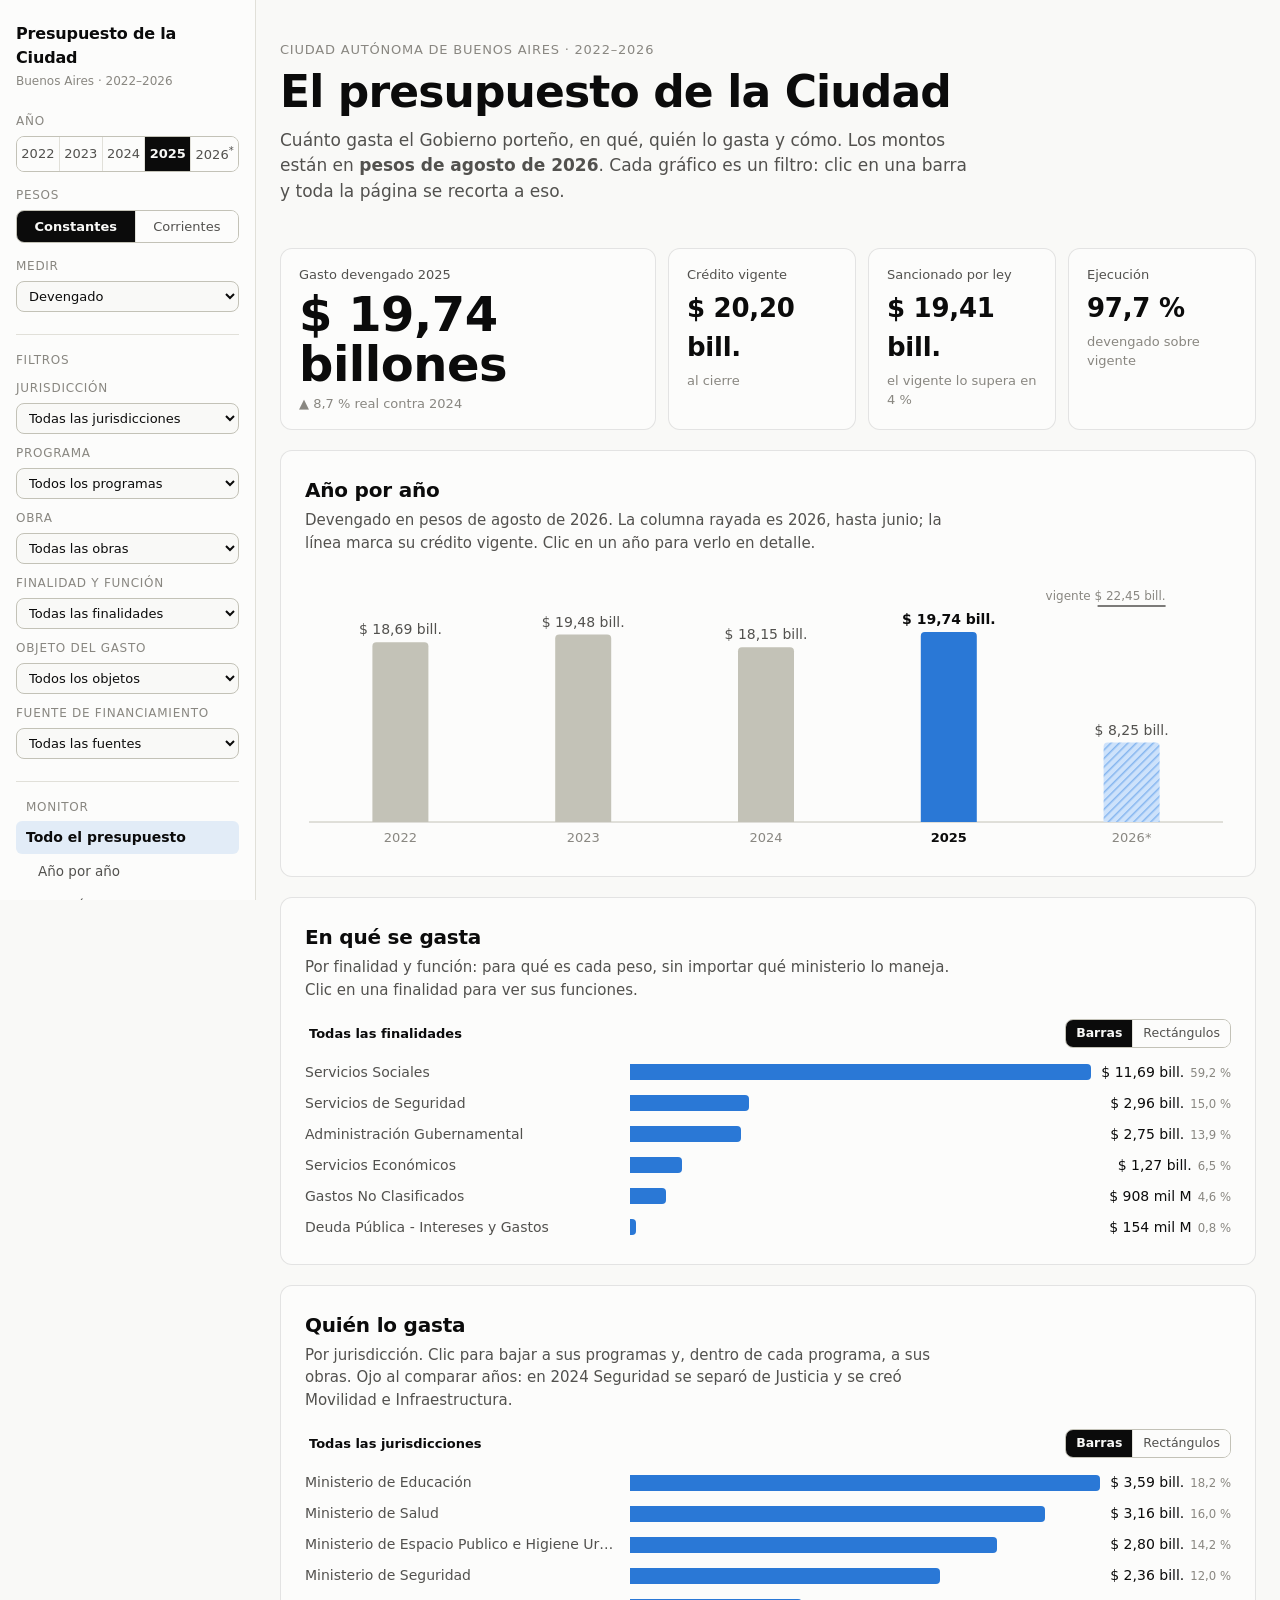
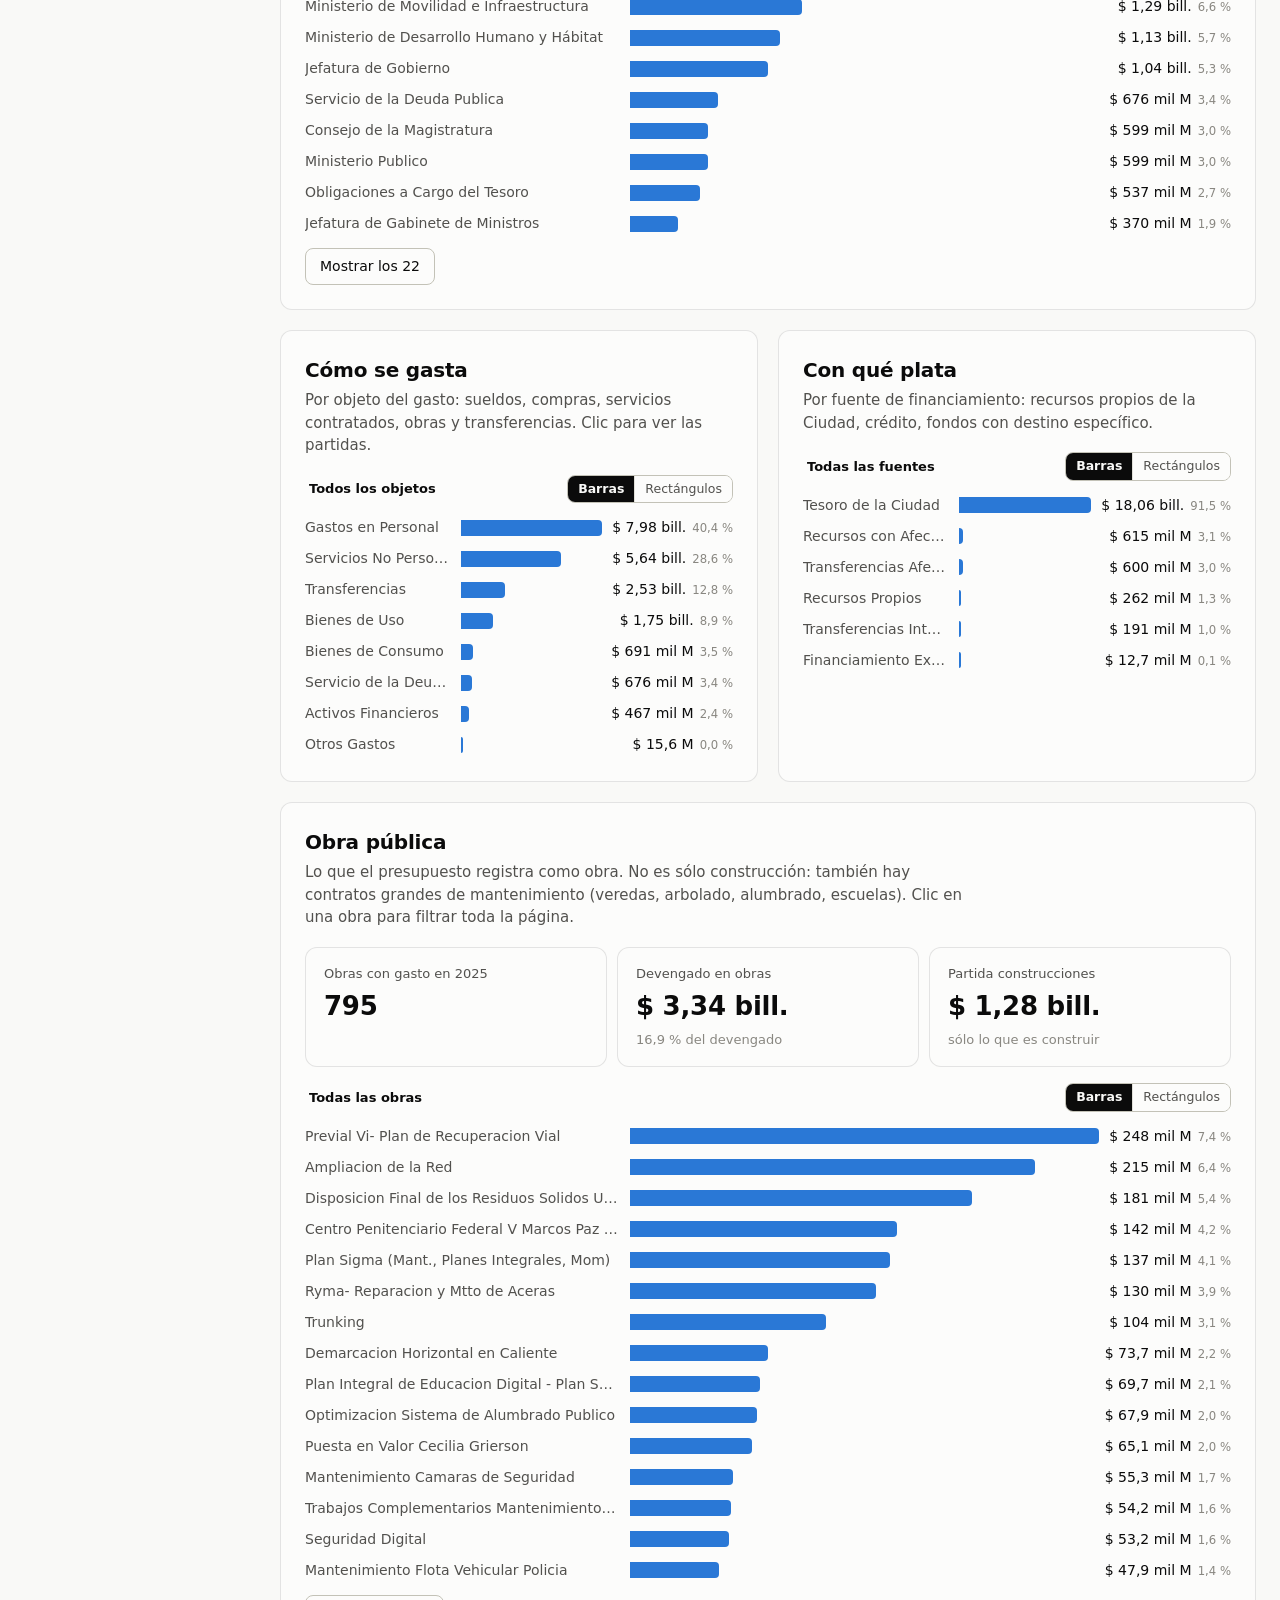
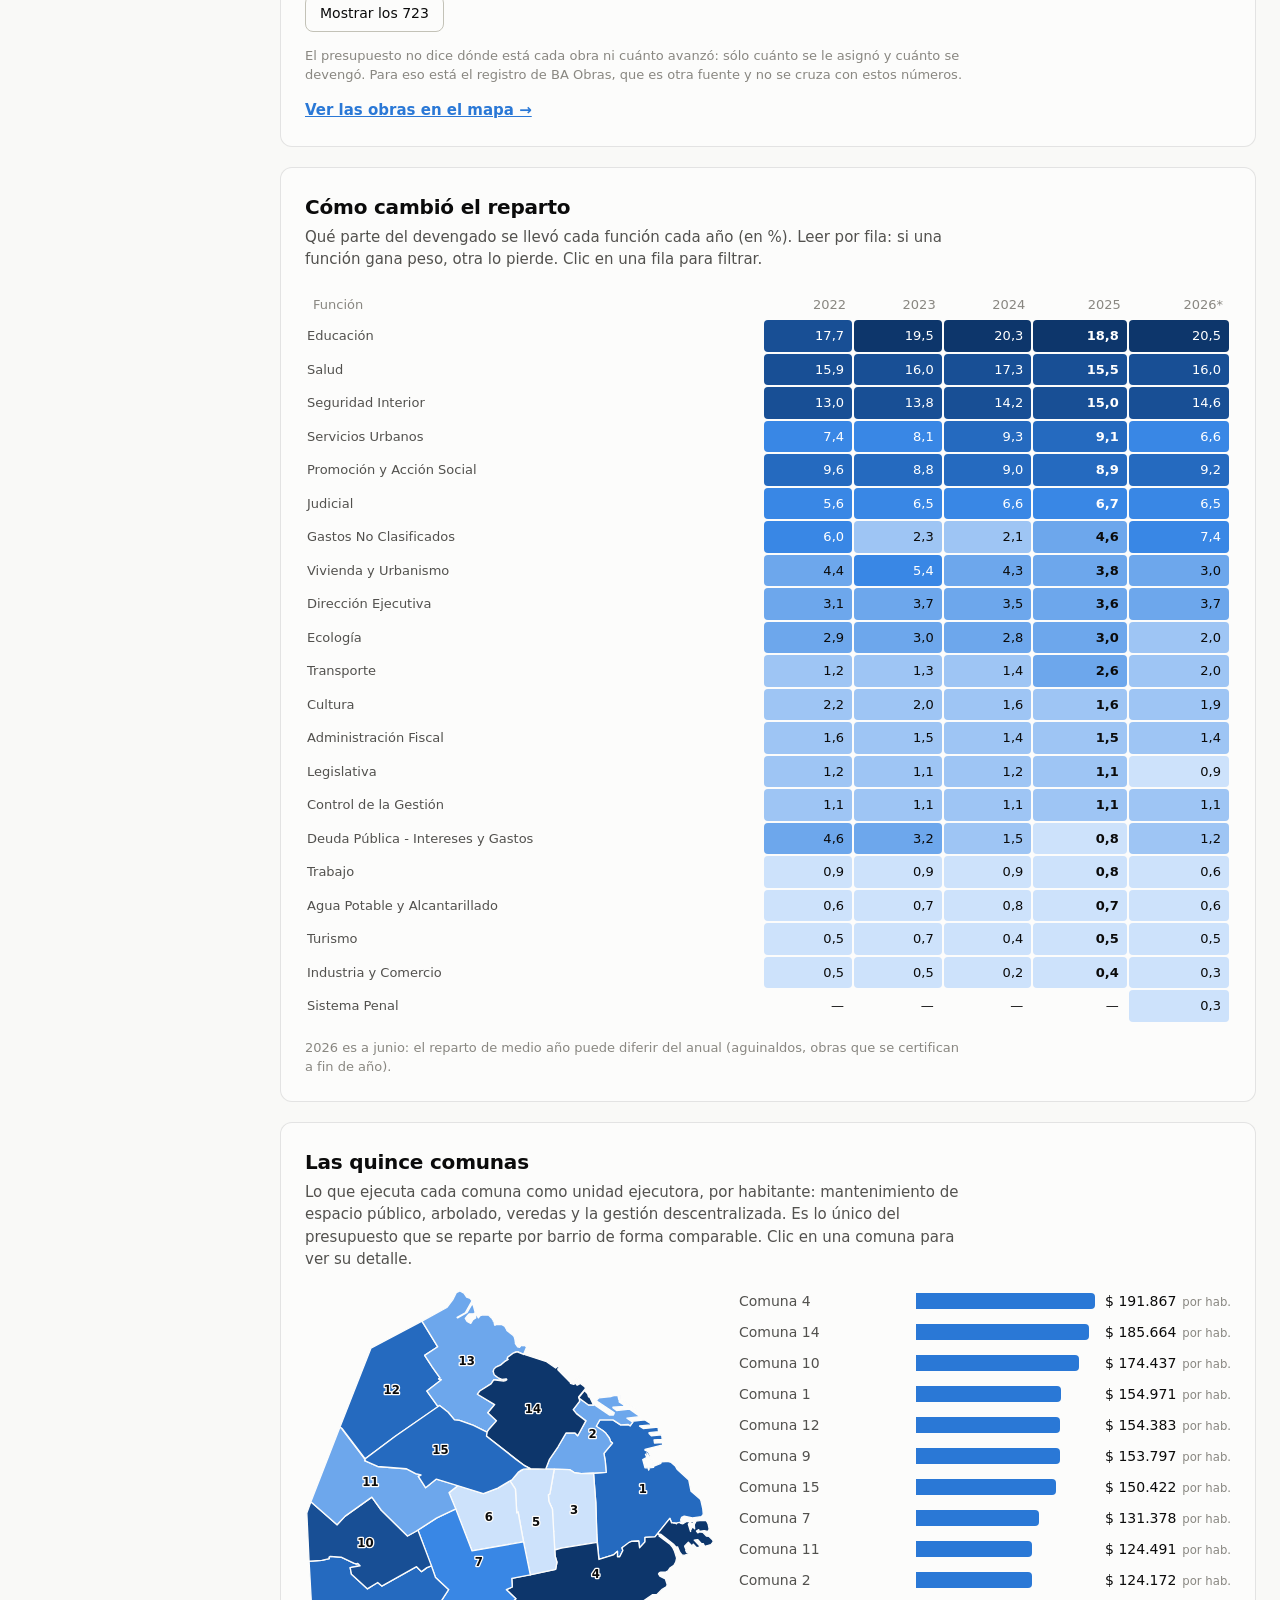
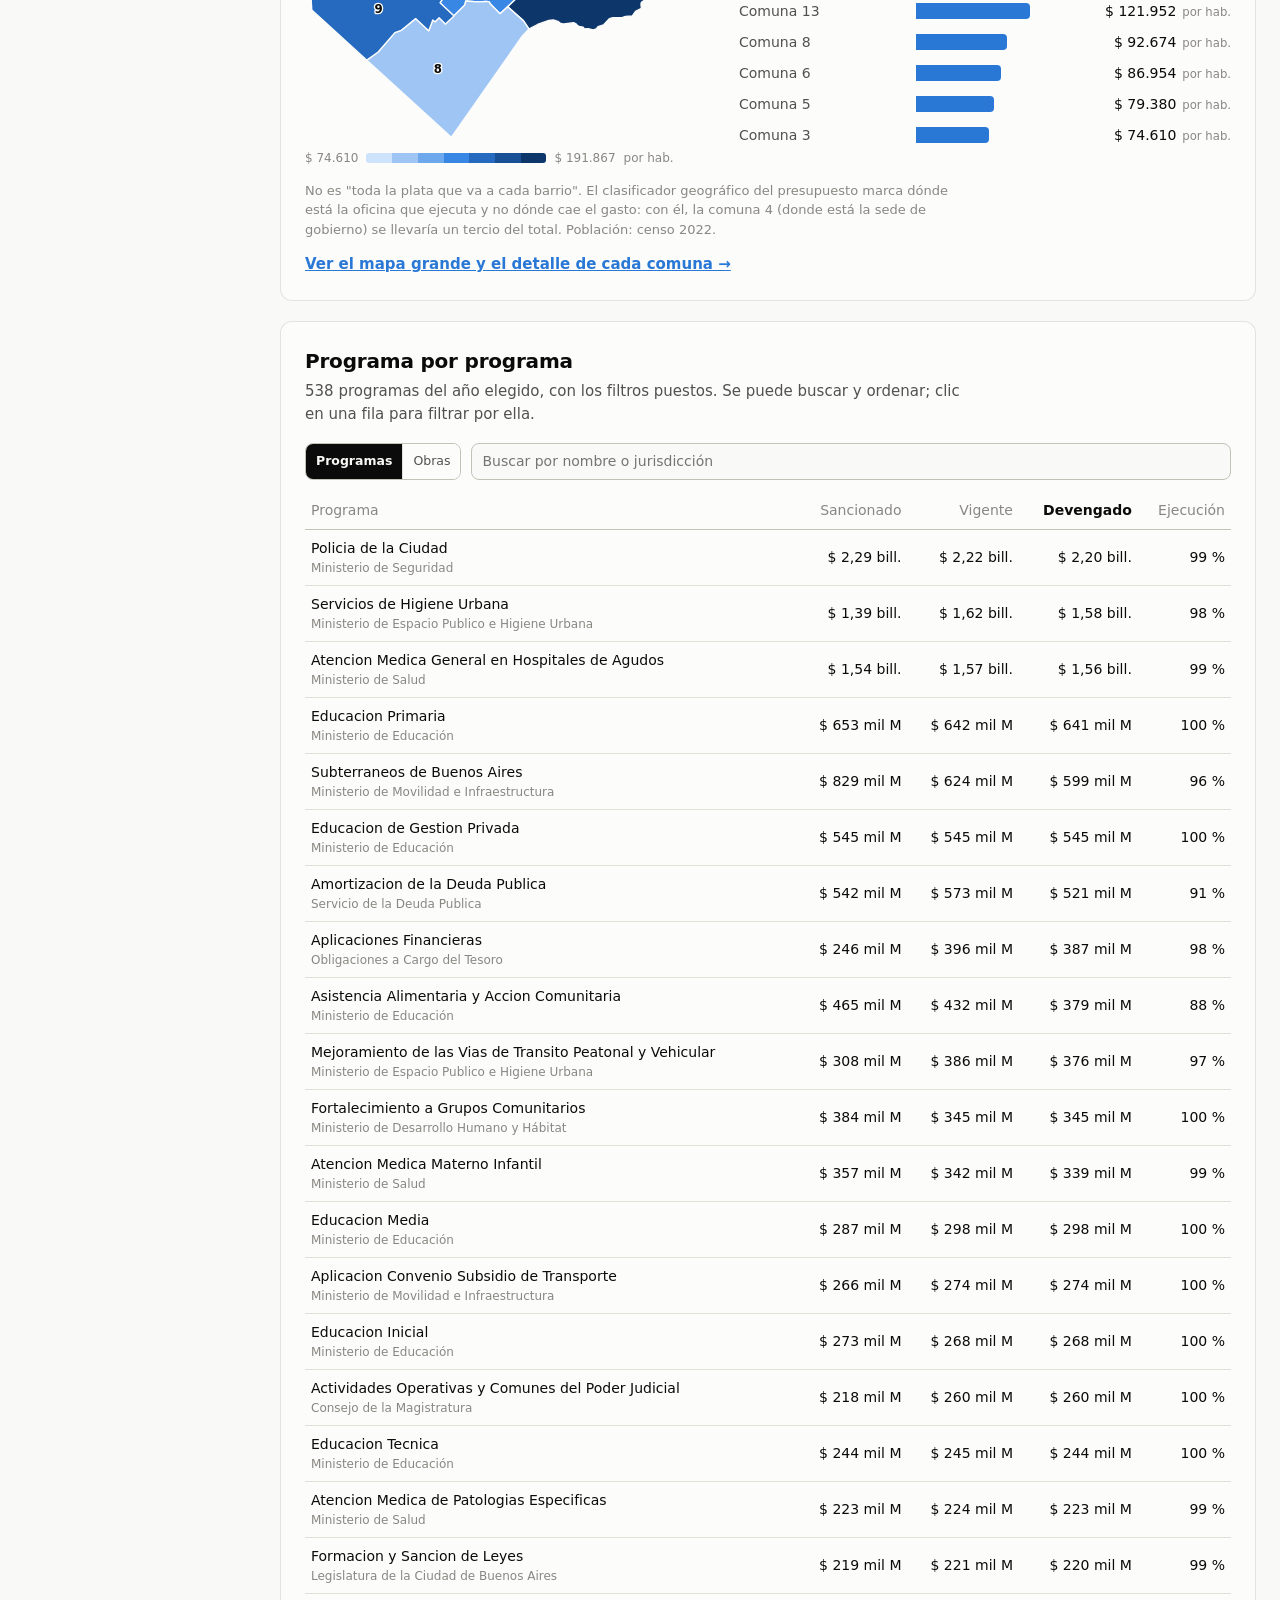
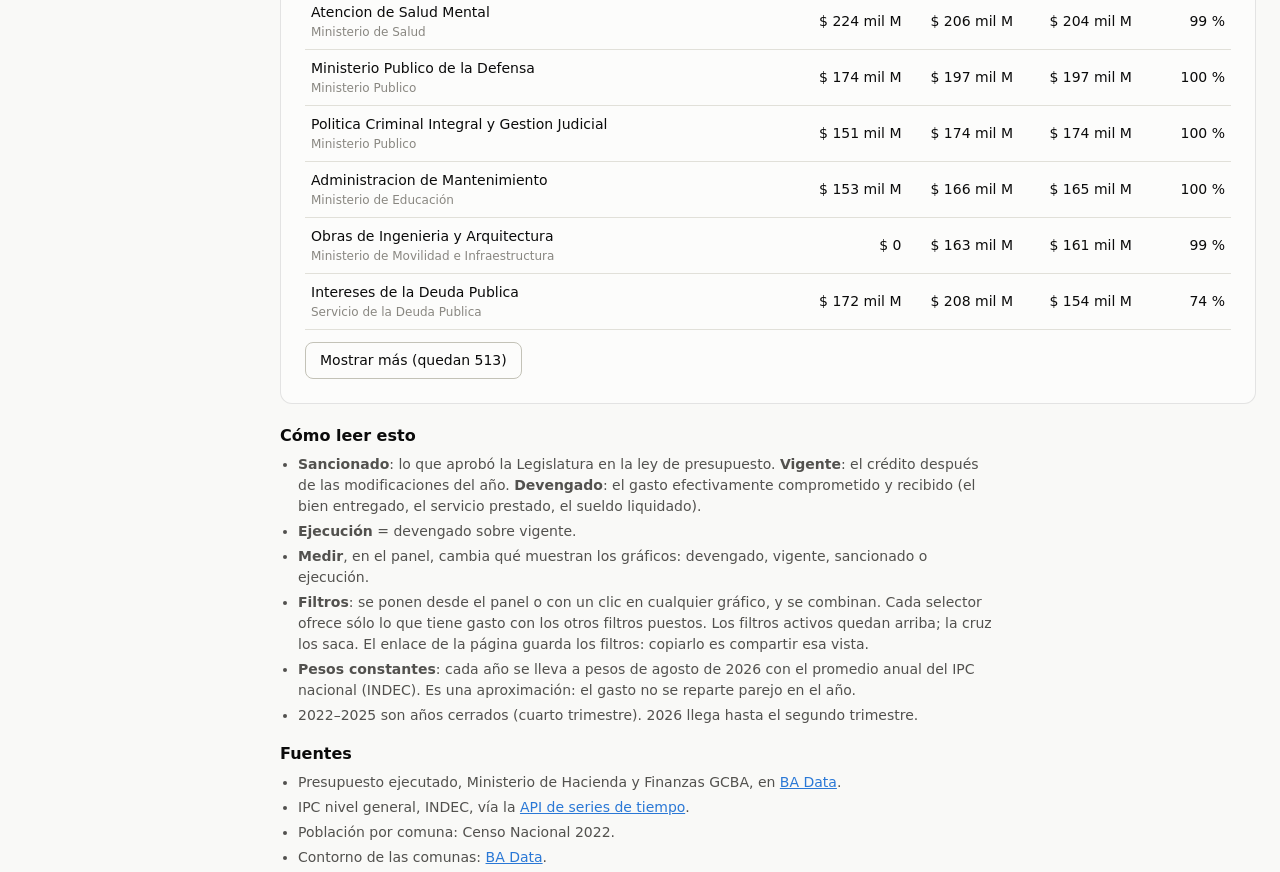
==== commit e86a9310: "Mapa de obras con BA Obras Nueva pagina obras.html: las obras del registro BA Obras sobre el mapa de" ====
--- a/web/index.html
+++ b/web/index.html
@@ -46,6 +46,7 @@
     <div class="tit">Territorio</div>
     <a class="pagina" href="comunas.html" data-pagina>Mapa de las comunas</a>
     <a class="sub" href="comunas.html#tabla" data-pagina>Las quince en una tabla</a>
+    <a class="pagina" href="obras.html" data-pagina>Mapa de obras</a>
   </nav>
   <button class="tema" id="tema" type="button">Tema: auto</button>
 </aside>
@@ -106,7 +107,8 @@
     <div class="obra-kpis" id="obra-kpis"></div>
     <div id="g-obras"></div>
     <p class="nota">El presupuesto no dice dónde está cada obra ni cuánto avanzó: sólo cuánto se le asignó y cuánto se
-      devengó.</p>
+      devengó. Para eso está el registro de BA Obras, que es otra fuente y no se cruza con estos números.</p>
+    <a class="enlace-mapa" href="obras.html" data-pagina>Ver las obras en el mapa →</a>
   </section>
 
   <section class="card" id="reparto">
--- a/web/estilo.css
+++ b/web/estilo.css
@@ -322,3 +322,47 @@
   .lateral.abierta .filtros-lat { display: flex; }
   .obra-kpis { grid-template-columns: minmax(0, 1fr); }
 }
+
+/* ---------- mapa de obras ---------- */
+:root { --cat-obra: var(--accent); --cat-fin: #a9a89f; --cat-plan: #8a5cd0; --cat-freno: #d9822b; }
+@media (prefers-color-scheme: dark) {
+  :root:not([data-theme="light"]) { --cat-fin: #6b6a64; --cat-plan: #a98be6; --cat-freno: #f0a35e; }
+}
+:root[data-theme="dark"] { --cat-fin: #6b6a64; --cat-plan: #a98be6; --cat-freno: #f0a35e; }
+.mapa-obras { position: relative; }
+.mapa-obras svg { width: 100%; height: auto; display: block; max-height: calc(100vh - 120px); touch-action: manipulation; }
+.mapa-obras path { fill: var(--seq-0); stroke: var(--surface); stroke-width: 3; cursor: pointer; }
+.mapa-obras path:hover { fill: color-mix(in srgb, var(--accent) 10%, var(--seq-0)); }
+.mapa-obras path.elegida { fill: color-mix(in srgb, var(--accent) 16%, var(--seq-0)); stroke: var(--ink-2); }
+.mapa-obras path:focus-visible { outline: none; stroke: var(--ink); }
+.mapa-obras text.num-c { font-weight: 600; fill: var(--muted); text-anchor: middle; dominant-baseline: central; pointer-events: none; }
+.mapa-obras circle { stroke: var(--surface); cursor: pointer; }
+.mapa-obras circle.fin { fill: var(--cat-fin); fill-opacity: .75; }
+.mapa-obras circle.obra { fill: var(--cat-obra); }
+.mapa-obras circle.plan { fill: var(--cat-plan); }
+.mapa-obras circle.freno { fill: var(--cat-freno); }
+.mapa-obras circle:hover, .mapa-obras circle:focus-visible { stroke: var(--ink); outline: none; }
+.mapa-obras circle.elegida { stroke: var(--ink); fill-opacity: 1; }
+.zoom { position: absolute; top: 8px; right: 8px; display: flex; gap: 6px; }
+.zoom button { font: inherit; font-size: 13px; background: var(--surface); color: var(--ink); border: 1px solid var(--axis); border-radius: 8px; padding: 5px 10px; cursor: pointer; }
+.zoom button:focus-visible { outline: 2px solid var(--accent); outline-offset: 1px; }
+.cats { display: flex; flex-wrap: wrap; gap: 6px 8px; margin-top: 10px; }
+.cat { display: inline-flex; align-items: center; gap: 6px; font: inherit; font-size: 13px; color: var(--ink-2); background: none;
+  border: 1px solid var(--grid); border-radius: 999px; padding: 3px 10px; cursor: pointer; }
+.cat i { width: 10px; height: 10px; border-radius: 50%; }
+.cat[aria-pressed="true"] { border-color: var(--ink); color: var(--ink); font-weight: 600; }
+.cat.apagada { opacity: .45; }
+.cat:focus-visible { outline: 2px solid var(--accent); outline-offset: 1px; }
+.ficha-obra .etiquetas { display: flex; flex-wrap: wrap; gap: 6px; margin: 8px 0 4px; }
+.ficha-obra .etq { font-size: 12px; border-radius: 999px; padding: 2px 9px; background: color-mix(in srgb, var(--ink) 7%, transparent); color: var(--ink-2); }
+.ficha-obra .etq b { font-weight: 600; }
+.ficha-obra dl { display: grid; grid-template-columns: max-content 1fr; gap: 6px 14px; font-size: 14px; margin-top: 12px; }
+.ficha-obra dt { color: var(--muted); }
+.ficha-obra dd { color: var(--ink); font-variant-numeric: tabular-nums; min-width: 0; overflow-wrap: anywhere; }
+.ficha-obra img { width: 100%; max-height: 220px; object-fit: cover; border-radius: 8px; margin-top: 14px; display: block; background: var(--seq-0); }
+.avance { height: 8px; background: var(--grid); border-radius: 4px; overflow: hidden; margin-top: 4px; }
+.avance span { display: block; height: 100%; background: var(--accent); }
+.volver { font: inherit; font-size: 13px; background: none; border: 0; color: var(--accent); cursor: pointer; padding: 0; margin-bottom: 8px; }
+.volver:focus-visible { outline: 2px solid var(--accent); outline-offset: 2px; }
+.lateral .filtros-obras select { margin-top: 0; }
+.dos { margin: 20px 0; }
